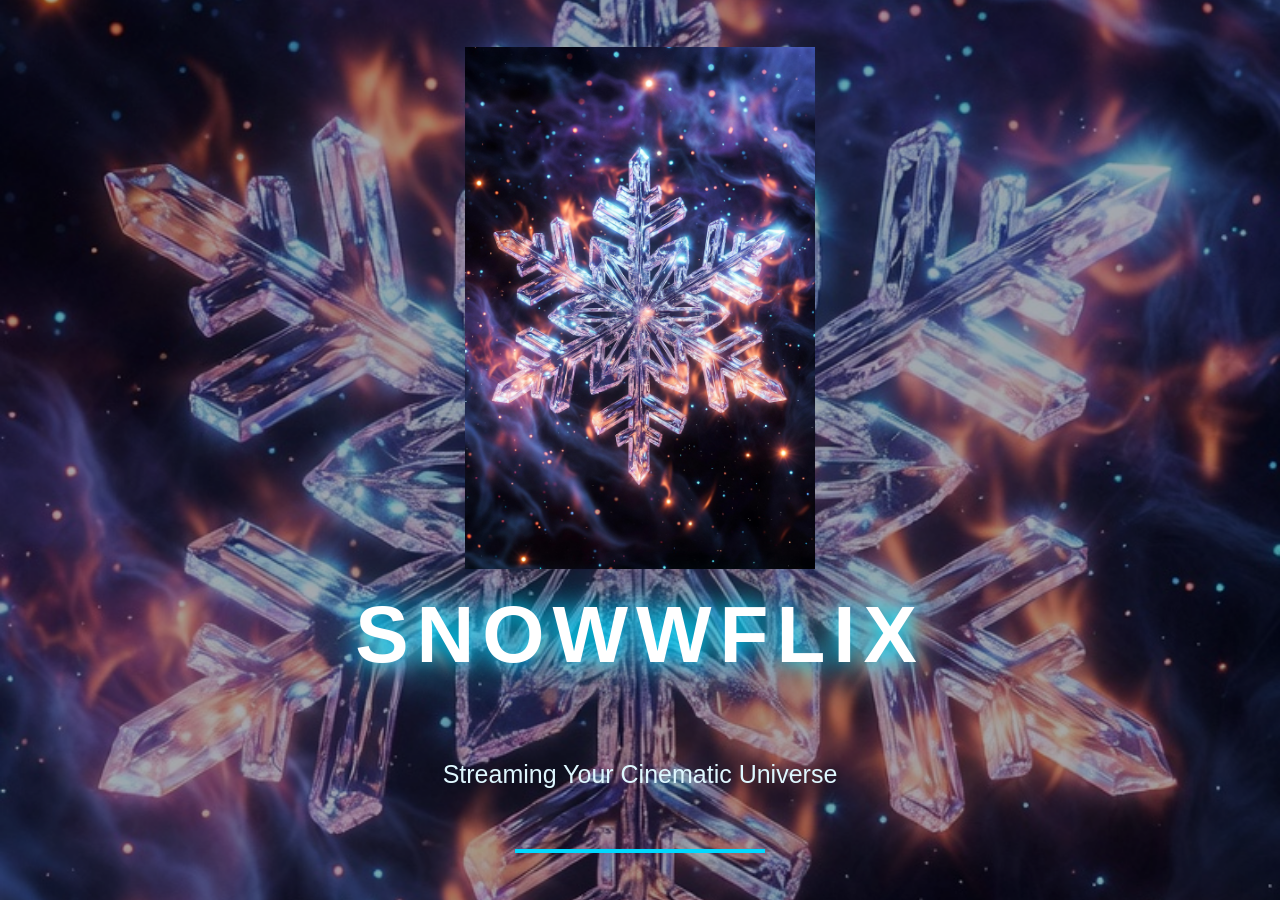
==== FRONTEND/index.html @ 06f79cad "First version of SNOWWFLIX" ====
<!DOCTYPE html>
<html lang="en">
<head>
  <meta charset="utf-8" />
  <meta name="viewport" content="width=device-width,initial-scale=1" />
  <title>SNOWWFLIX</title>
  <link rel="stylesheet" href="style.css" />
  <!-- Firebase scripts (Add these to CodePen external JS or include here) -->
  <!-- Make sure you added these in CodePen Settings or paste them here -->
 <script src="https://www.gstatic.com/firebasejs/10.12.2/firebase-app-compat.js"></script>
<script src="https://www.gstatic.com/firebasejs/10.12.2/firebase-auth-compat.js"></script>
<script src="https://www.gstatic.com/firebasejs/10.12.2/firebase-firestore-compat.js"></script>
<script src="https://www.gstatic.com/firebasejs/10.12.2/firebase-storage-compat.js"></script>
</head>
<body class="theme-blue" id="top">

<div id="splash-screen" class="splash-screen">

    <div class="snow-particles"></div>

    <img 
    src="./images/snowflake.png" 
    class="intro-logo"
    >

    <h1 class="intro-title">
        SNOWWFLIX
    </h1>


    <p class="intro-tagline">
        Streaming Your Cinematic Universe
    </p>


    <div class="intro-loader">
        <div class="intro-progress"></div>
    </div>

</div>

</div>
<header class="navbar">

  <!-- Left: Hamburger -->
  <div class="menu-container">
    <button id="menu-toggle" class="menu-btn">☰</button>

    <div id="side-menu" class="side-menu">

      <!-- Profile -->
      <div class="menu-profile">
        <img src="https://placehold.co/60x60" alt="Profile">
        <h4>My Profile</h4>
      </div>

      <!-- Search -->
      <div class="search-wrap">
        <input id="search-bar" class="search-input" placeholder="Search movies..." />
        <button id="search-btn" class="primary-btn">Search</button>
        <ul id="suggestions" class="suggestion-box hidden"></ul>
      </div>

      <hr>

      <button id="settings-open" class="menu-item">
        ⚙️ Settings
      </button>

      <button id="premium-buy" class="menu-item">
        ⭐ Premium
      </button>

      <button id="signin-open" class="menu-item">
        👤 Login / Sign Up
      </button>

    </div>
  </div>

  <!-- Center -->
  <div class="logo">
    ❄️ <span class="logo-art">SNOWWFLIX</span>
  </div>

  <!-- Right -->
  <div class="top-icons">

    <button id="search-icon" class="icon-btn">
      🔍
    </button>

    <button id="notification-btn" class="icon-btn">
      🔔
    </button>

  </div>

</header>

<main>
  <section class="hero" id="hero">
    <div class="hero-poster" id="hero-poster">
      <div class="hero-controls">
        <button id="hero-prev" class="ghost-btn">◀</button>
        <div class="hero-overlay">
          <h1 id="hero-title">Featured Trailer</h1>
          <button class="primary-btn" id="hero-watch">▶ Watch Trailer</button>
        </div>
        <button id="hero-next" class="ghost-btn">▶</button>
      </div>
    </div>
  </section>

  <section class="rows">
    <div id="movie-grid" class="movie-grid"></div>
  </section>
</main>

<!-- Trailer Modal / Player -->
<div id="trailer-modal" class="modal hidden" data-video-id="">
  <div class="modal-backdrop"></div>
  <div class="modal-surface player-surface" id="player-surface">
    <div class="player-chrome">
      <div style="display:flex;align-items:center;gap:.75rem;">
        <span id="player-thumb" style="width:36px;height:36px;border-radius:6px;background:#08101a;overflow:hidden"></span>
        <span class="player-title" id="player-title"></span>
      </div>
      <div style="display:flex;gap:.5rem;">
        <button id="btn-maximize" class="icon-btn" title="Maximize/Restore">⬜</button>
        <button id="btn-fullscreen" class="icon-btn" title="Fullscreen">⤢</button>
        <button id="btn-close-player" class="icon-btn" title="Close">✖</button>
      </div>
    </div>

    <div class="player-frame" id="player-frame-wrap">
      <div class="iframe-wrap" id="player-iframe-wrap">
        <iframe id="player-frame" src="" frameborder="0" allowfullscreen allow="autoplay; encrypted-media"></iframe>
      </div>
    </div>
  </div>
</div>

<!-- Settings Modal -->
<aside id="settings-modal" class="modal hidden" aria-label="App settings">
  <div class="modal-backdrop"></div>
  <div class="modal-surface" style="max-width:740px;">
    <div class="settings-header">
      <img src="https://placehold.co/80x80?text=SN" alt="Settings" class="settings-icon" />
      <h2>Settings</h2>
      <div style="margin-left:auto;display:flex;gap:.5rem;align-items:center">
        <button id="settings-back" class="ghost-btn">Back</button>
        <button id="settings-close" class="icon-btn">✕</button>
      </div>
    </div>

    <!-- Profile -->
    <section class="settings-section profile-section" aria-labelledby="profile-heading">
      <h3 id="profile-heading">My profile</h3>
      <div class="profile-card">
        <div class="profile-avatar" id="settings-avatar-wrap">
          <img id="settings-avatar" src="https://placehold.co/72x72" alt="Profile picture" />
          <input id="profile-pic-input" type="file" accept="image/*" class="hidden" />
          <button id="change-avatar" class="ghost-btn">Change</button>
        </div>

        <div class="profile-fields" id="profile-fields">
          <div id="not-signed-in-cta" style="display:none">
            <p>You are not signed in. <button id="open-signin-cta" class="primary-btn">Sign Up / Sign In</button></p>
          </div>

          <label id="profile-username-row" style="display:none">
            <span>Username</span>
            <input type="text" id="profile-username" placeholder="username" />
          </label>

          <label id="profile-email-row" style="display:none">
            <span>Email</span>
            <input type="email" id="profile-email" readonly />
          </label>

          <label id="profile-phone-row" style="display:none">
            <span>Phone</span>
            <input type="text" id="profile-phone" readonly />
          </label>

          <div style="margin-top:.6rem;display:flex;gap:.5rem">
            <button id="save-profile-btn" class="primary-btn hidden">Save</button>
            <button id="signout-btn" class="ghost-btn hidden">Sign out</button>
          </div>
        </div>
      </div>
    </section>

    <!-- Playback & Premium -->
    <section class="settings-section" aria-labelledby="playback-heading">
      <h3 id="playback-heading">Video playback & Premium</h3>

      <label class="setting-row">
        <span>Autoplay on hover (thumbnails)</span>
        <input type="checkbox" name="hoverPlay" id="setting-hover-play" checked />
      </label>

      <label class="setting-row">
        <span>Highlight animated cards</span>
        <input type="checkbox" id="setting-highlight-animated" />
      </label>

      <div style="margin-top:.8rem">
        <div id="premium-block">
          <span id="premium-status">Premium: <strong id="premium-text">Not upgraded</strong></span>
          <div style="margin-top:.5rem">
            <button id="premium-buy" class="primary-btn">Upgrade</button>
          </div>
        </div>
      </div>
    </section>

    <!-- Experience & Legal -->
    <section class="settings-section" aria-labelledby="ux-heading">
      <h3 id="ux-heading">User experience</h3>

      <label class="setting-row">
        <span>Notifications</span>
        <input type="checkbox" id="setting-notifications" checked />
      </label>

      <label class="setting-row">
        <span>Appearance</span>
        <div class="appearance-toggle" role="radiogroup" aria-label="Appearance">
          <label><input type="radio" name="appearance" value="blue" checked /> Blue</label>
          <label><input type="radio" name="appearance" value="red" /> Red</label>
        </div>
      </label>
    </section>

    <section class="settings-section help-legal-section" aria-labelledby="help-heading">
      <h3 id="help-heading">Help & Support</h3>
      <ul class="legal-list">
        <li><a href="/help">Help Center / FAQs</a></li>
        <li><a href="/report">Report a problem</a></li>
        <li><a href="/contact">Contact support</a></li>
      </ul>

      <h3 class="legal-heading">Privacy & legal</h3>
      <ul class="legal-list">
        <li><a href="/privacy">Privacy Policy</a></li>
        <li><a href="/terms">Terms of Service</a></li>
      </ul>
    </section>

    <div class="settings-footer">
      <small class="version">App version 1.0.0</small>
      <div class="footer-actions">
        <button id="reset-defaults" class="ghost-btn">Reset</button>
        <button id="save-settings" class="primary-btn">Save</button>
      </div>
    </div>
  </div>
</aside>

<!-- Account / Auth Modal (multi-step sign up & login) -->
<div id="account-modal" class="modal hidden">
  <div class="modal-backdrop"></div>
  <div class="modal-surface auth-surface" style="max-width:520px">
    <button id="account-close" class="close-x">✖</button>
    <h2 id="auth-heading">Sign In / Sign Up</h2>

    <div id="auth-steps">
      <!-- Step 1: Personal details for Sign Up -->
      <form id="signup-step1" class="auth-step">
        <label><input id="su-first" type="text" placeholder="First name" required /></label>
        <label><input id="su-last" type="text" placeholder="Last name" required /></label>
        <label><input id="su-email" type="email" placeholder="Email" required /></label>
        <label><input id="su-phone" type="tel" placeholder="Phone (optional)" /></label>
        <div style="display:flex;gap:.5rem;margin-top:.6rem">
          <button id="to-step2" type="button" class="primary-btn">Continue</button>
          <button id="switch-to-login" type="button" class="ghost-btn">I already have account</button>
        </div>
      </form>

      <!-- Step 2: username + password -->
      <form id="signup-step2" class="auth-step hidden">
        <label><input id="su-username" type="text" placeholder="Choose username" required /></label>
        <label>
          <input id="su-password" type="password" placeholder="Strong password" required />
          <small id="password-hint">Use 8+ characters, numbers, mix of cases</small>
        </label>
        <div style="display:flex;gap:.5rem;margin-top:.6rem">
          <button id="signup-final" type="button" class="primary-btn">Create account</button>
          <button id="back-to-step1" type="button" class="ghost-btn">Back</button>
        </div>
      </form>

      <!-- Login form -->
      <form id="login-form" class="auth-step hidden">
        <label><input id="li-username" type="text" placeholder="Username or email" required /></label>
        <label><input id="li-password" type="password" placeholder="Password" required /></label>
        <div style="display:flex;gap:.5rem;margin-top:.6rem">
          <button id="login-final" type="button" class="primary-btn">Login</button>
          <button id="to-signup" type="button" class="ghost-btn">Don't have account</button>
        </div>

        <div style="margin-top:1rem;display:flex;gap:.5rem;align-items:center">
          <button id="google-signin" class="ghost-btn" type="button">Sign in with Google</button>
        </div>
      </form>

      <div id="auth-msg" style="margin-top:.6rem;color:var(--muted)"></div>
    </div>
  </div>
</div>

<!-- Toast notifications -->
<div id="toast-wrap" style="position:fixed;right:1rem;bottom:1rem;z-index:1000"></div>

<!-- Your firebase config + app -->
<script>
  // === CONFIGURE THIS with your project's config ===
  // If your Firebase console shows a different storageBucket value, update it here.
  const firebaseConfig = {
    apiKey: "AIzaSyDc69XX6iC8fAr4c3qB35Kpyq6ju2hkcR8",
    authDomain: "snowwflix.firebaseapp.com",
    projectId: "snowwflix",
    storageBucket: "snowwflix.appspot.com",
    messagingSenderId: "877729232006",
    appId: "1:877729232006:web:67c427c9a836959e834d07",
    measurementId: "G-66M97LGMY9"
  };

  // Initialize Firebase (global SDK)
  const app = firebase.initializeApp(firebaseConfig);
  const auth = firebase.auth();
  const db = (firebase && firebase.firestore) ? firebase.firestore() : null;
  const storage = (firebase && firebase.storage) ? firebase.storage() : null;
</script>

<!-- Main app code -->
<script src="app.js"></script>
</body>
</html>
---- FRONTEND/style.css ----
:root{
  --bg:#0b0b10;
  --card:#171926;
  --text:#e9eef5;
  --primary:#4da3ff;
  --primary-2:#7ecbff;
  --muted:#aab2c5;
  --accent:#e50914;
  --shadow:0 10px 30px rgba(0,0,0,.45);
  --red-accent:#e23b3b;
}
*{box-sizing:border-box}
body{margin:0;background:var(--bg);color:var(--text);font-family:Inter,sans-serif;scroll-behavior:smooth}
.navbar{display:flex;align-items:center;justify-content:space-between;padding:1rem;background:#11121a;position:sticky;top:0;z-index:100}
.logo-art{font-size:2rem;font-weight:900;background:linear-gradient(90deg,#9ad7ff,#fff,#9ad7ff);-webkit-background-clip:text;-webkit-text-fill-color:transparent}
.nav-left,.nav-center,.nav-right{display:flex;align-items:center;gap:1rem}
.nav-link{background:transparent;border:0;color:#cfe3ff;padding:.45rem .8rem;cursor:pointer;font-weight:bold}
.nav-link:hover{color:var(--primary)}
.dropdown-content{display:none;position:absolute;background:#11121a;box-shadow:0 4px 16px rgba(0,0,0,.6);flex-direction:column;gap:0.2rem;padding:.5rem;border-radius:.6rem}
.dropdown:hover .dropdown-content{display:flex}
.dropdown-content button{background:transparent;border:0;color:#cfe3ff;padding:.5rem 1rem;text-align:left;cursor:pointer;font-weight:bold;border-radius:.4rem}
.dropdown-content button:hover{background:var(--primary);color:#000}
.search-wrap{position:relative}
.search-input{padding:.5rem;width:250px;border-radius:.5rem;border:1px solid #22263f;background:#11121a;color:#fff}
.primary-btn{background:linear-gradient(180deg,var(--primary),var(--primary-2));border:0;color:#0a0f1e;padding:.55rem .9rem;border-radius:.7rem;font-weight:800;cursor:pointer}
.ghost-btn{background:#121424;border:1px solid #242844;color:#cfe3ff;padding:.45rem .6rem;border-radius:.7rem;cursor:pointer}
.hero{height:50vh;background:#000;border-radius:1rem;margin:1rem;padding:2rem;display:flex;align-items:center;position:relative;overflow:hidden}
.hero-poster{width:100%;height:100%;background:linear-gradient(0deg, rgba(0,0,0,0.6), rgba(0,0,0,0.2));display:flex;align-items:center;justify-content:center;padding:2rem;border-radius:1rem;background-size:cover;background-position:center;transition:background-image .8s ease, opacity .6s ease}
.hero-controls{display:flex;align-items:center;gap:1rem;width:100%;justify-content:center}
.hero-overlay{z-index:2;color:#fff;max-width:60%;text-align:center}
.hero-overlay h1{margin:0 0 .8rem 0;font-size:1.8rem}
.hero-overlay .primary-btn{font-size:1rem;padding:.6rem 1rem}

.movie-grid{display:grid;grid-template-columns:repeat(auto-fill,minmax(220px,1fr));gap:1rem;padding:1rem}
.movie-card{background:var(--card);border-radius:.8rem;overflow:hidden;cursor:pointer;box-shadow:var(--shadow);transition:transform .25s;position:relative}
.movie-card:hover{transform:scale(1.03)}
.movie-card .thumb-wrap{position:relative;height:0;padding-bottom:56.25%;overflow:hidden;background:#000}
.movie-card img.movie-thumb{position:absolute;top:0;left:0;width:100%;height:100%;object-fit:cover}
.movie-card .preview-iframe{position:absolute;top:0;left:0;width:100%;height:100%;border:0}
.movie-card h3{margin:.5rem;font-size:.9rem;font-weight:bold;padding:.3rem .6rem}
.movie-card .badge{position:absolute;left:.6rem;top:.6rem;background:rgba(0,0,0,.6);padding:.2rem .5rem;border-radius:.4rem;font-size:.75rem}
.badge-animated{background:linear-gradient(90deg,#ffd26a,#ffb36a);color:#000;font-weight:700}

/* star rating */
.rating {display:flex;gap:.2rem;align-items:center;margin:.3rem .6rem}
.rating .star {cursor:pointer;font-size:1rem;opacity:.9}
.rating .star.inactive{opacity:.3}

/* modal basics */
.modal{position:fixed;inset:0;display:flex;align-items:center;justify-content:center;z-index:200}
.modal.hidden{display:none}
.modal-backdrop{position:fixed;inset:0;background:rgba(0,0,0,.8)}
.modal-surface{background:#0a0e19;padding:1rem;border-radius:.8rem;position:relative;max-width:800px;width:90%}
.close-x{position:absolute;right:.5rem;top:.5rem;background:transparent;border:0;color:#fff;font-size:1.2rem;cursor:pointer}
.suggestion-box{position:absolute;left:0;top:100%;width:100%;background:#0f1222;border:1px solid #24284b;border-radius:.8rem;margin-top:.4rem;max-height:200px;overflow:auto;z-index:60}
.suggestion-box li{list-style:none;padding:.5rem;cursor:pointer}
.suggestion-box li:hover{background:var(--primary);color:#000}

/* iframe wrapper */
.iframe-wrap {
  position: relative;
  width: 100%;
  padding-bottom: 56.25%; /* 16:9 */
  height: 0;
  overflow: hidden;
  border-radius: .8rem;
  background:#000;
}
.iframe-wrap iframe, .iframe-wrap video {
  position: absolute;
  top:0;
  left:0;
  width:100%;
  height:100%;
  border:0;
}

/* Settings modal tweaks */
.settings-header{display:flex;align-items:center;gap:.6rem;margin-bottom:.6rem}
.settings-icon{width:40px;height:40px;border-radius:6px;background:#08101a}
.profile-card{display:flex;gap:1rem;align-items:flex-start}
.profile-avatar img{width:72px;height:72px;border-radius:8px;object-fit:cover}
.settings-section{margin:1rem 0;border-top:1px dashed rgba(255,255,255,0.02);padding-top:1rem}
.setting-row{display:flex;align-items:center;justify-content:space-between;gap:1rem;padding:.4rem 0}
.legal-list{list-style:none;padding:0;margin:0}
.legal-list li{padding:.4rem 0}

/* account modal */
.auth-surface input{width:100%;padding:.6rem;margin:.45rem 0;border-radius:.45rem;background:#0b0f1a;border:1px solid #22263f;color:#fff}

/* small util */
.icon-btn{background:transparent;border:0;color:#fff;cursor:pointer;font-size:1rem}
.hidden{display:none}

/* toast */
.toast {background:#0f1720;color:#fff;padding:.8rem 1rem;border-radius:.6rem;margin-top:.4rem;box-shadow:0 10px 30px rgba(0,0,0,.45)}

/* Theme override for red appearance */
body.theme-red .primary-btn{background:linear-gradient(180deg,var(--red-accent),#ff8b8b)}
body.theme-red .logo-art{background:linear-gradient(90deg,#ffb3b3,#fff,#ffb3b3);-webkit-background-clip:text;-webkit-text-fill-color:transparent}

/* maximize player state */
.player-surface.maximized { width: 95vw !important; height: 92vh !important; max-width: 95vw; max-height: 92vh; border-radius: 8px; }
.player-surface .iframe-wrap { padding-bottom: 56.25%; height: auto; }

/* hero fade */
.hero-poster.fadeOut { opacity: .0; transition: opacity .5s ease; }
.hero-poster.fadeIn { opacity: 1; transition: opacity .6s ease; }

@media (max-width:720px){
  .hero-overlay { max-width: 90%; }
  .search-input { width: 140px; }
}
.player-surface.maximized {
  width: 95vw !important;
  height: 92vh !important;
  max-width: 95vw;
  max-height: 92vh;
  border-radius: 8px;
}
/* ===========================
   SNOWWFLIX MOBILE RESPONSIVE
   =========================== */

@media (max-width:720px){

  /* NAVBAR */
  .navbar{
    padding:.7rem;
    flex-wrap:wrap;
    gap:.5rem;
  }

  .logo-art{
    font-size:1.5rem;
  }

  .nav-left,
  .nav-center,
  .nav-right{
    gap:.4rem;
  }

  .nav-link{
    padding:.35rem .5rem;
    font-size:.8rem;
  }

  /* Search */
  .search-wrap{
    order:3;
    width:100%;
  }

  .search-input{
    width:100%;
    height:40px;
  }


  /* HERO SECTION */
  .hero{
    height:55vh;
    margin:.5rem;
    padding:1rem;
    border-radius:.7rem;
  }

  .hero-poster{
    padding:1rem;
  }

  .hero-overlay{
    max-width:100%;
  }

  .hero-overlay h1{
    font-size:1.3rem;
  }

  .hero-controls{
    gap:.5rem;
    flex-wrap:wrap;
  }

  .hero-controls button{
    font-size:.8rem;
  }


  /* MOVIE GRID */
  .movie-grid{
    grid-template-columns:repeat(2,1fr);
    gap:.6rem;
    padding:.6rem;
  }


  .movie-card h3{
    font-size:.75rem;
    margin:.3rem;
  }


  /* MODALS */
  .modal-surface{
    width:95%;
    max-height:90vh;
    overflow:auto;
    padding:.8rem;
  }


  /* SETTINGS PROFILE */
  .profile-card{
    flex-direction:column;
    align-items:center;
    text-align:center;
  }


  .setting-row{
    font-size:.85rem;
  }


  /* Dropdown menu */
  .dropdown-content{
    position:fixed;
    left:10px;
    right:10px;
    top:60px;
  }


  /* Player fullscreen */
  .player-surface.maximized{
    width:100vw !important;
    height:100vh !important;
    max-width:100vw;
    max-height:100vh;
    border-radius:0;
  }

}



/* VERY SMALL PHONES (320px-400px) */

@media(max-width:400px){

 .movie-grid{
    grid-template-columns:1fr;
 }


 .logo-art{
    font-size:1.3rem;
 }


 .hero{
    height:45vh;
 }


 .primary-btn,
 .ghost-btn{
    width:100%;
 }

}
/* MOBILE RESPONSIVE DESIGN */

@media (max-width: 768px) {

  body {
    overflow-x: hidden;
  }

  header {
    flex-direction: column;
    padding: 15px;
  }

  nav {
    display: flex;
    flex-wrap: wrap;
    justify-content: center;
    gap: 10px;
  }

  nav a {
    font-size: 14px;
  }

  .hero {
    height: 60vh;
  }

  .hero h1,
  .hero h2 {
    font-size: 28px;
  }

  .hero p {
    font-size: 14px;
  }

  .movie-grid {
    grid-template-columns: repeat(2, 1fr);
    gap: 10px;
    padding: 10px;
  }

  .movie-card {
    width: 100%;
  }

  .movie-card h3 {
    font-size: 14px;
  }

}


/* VERY SMALL PHONES */

@media (max-width: 450px) {

  .movie-grid {
    grid-template-columns: 1fr;
  }

  .hero h1,
  .hero h2 {
    font-size: 22px;
  }

  button {
    width: 100%;
    margin-top: 8px;
  }

}
/* POLISH ANIMATIONS */

.primary-btn,
.ghost-btn{
transition:.25s ease;
overflow:hidden;
}

.primary-btn:hover,
.ghost-btn:hover{
transform:translateY(-3px);
}


.movie-card{
transition:.3s ease;
}


.movie-card:active{
transform:scale(.96);
}


@keyframes ripple{

to{
transform:scale(10);
opacity:0;
}

}


.top-btn{

position:fixed;
right:20px;
bottom:20px;

width:45px;
height:45px;

border-radius:50%;
border:none;

background:var(--primary);
color:#000;

font-size:25px;
font-weight:bold;

cursor:pointer;

display:none;

z-index:500;

}


.mobile-open{

display:flex !important;

}
/* HEADER */

.navbar{
    display:flex;
    justify-content:space-between;
    align-items:center;
    padding:15px 20px;
    position:relative;
}

.logo{
    font-size:28px;
    font-weight:bold;
}

.top-icons{
    display:flex;
    align-items:center;
    gap:10px;
}

.icon-btn,
.menu-btn{
    background:none;
    border:none;
    color:white;
    font-size:24px;
    cursor:pointer;
}

.menu-container{
    position:relative;
}

.side-menu{
    position:absolute;
    top:55px;
    left:0;
    width:280px;
    background:#111;
    border-radius:10px;
    padding:20px;
    display:none;
    z-index:1000;
    box-shadow:0 0 20px rgba(0,0,0,.5);
}

.side-menu.active{
    display:block;
}

.menu-profile{
    text-align:center;
    margin-bottom:20px;
}

.menu-profile img{
    width:70px;
    height:70px;
    border-radius:50%;
}

.menu-item{
    width:100%;
    margin-top:12px;
    padding:12px;
    border:none;
    background:#222;
    color:white;
    border-radius:8px;
    cursor:pointer;
    text-align:left;
}

.menu-item:hover{
    background:#333;
}

@media(max-width:768px){

    .logo{
        font-size:22px;
    }

    .side-menu{
        width:240px;
    }

}
.loader{

width:250px;

height:4px;

background:rgba(255,255,255,.2);

margin-top:30px;

border-radius:30px;

overflow:hidden;

}

.loader-fill{

height:100%;

width:0%;

background:#6fdcff;

animation:loadBar 5s linear forwards;

}

@keyframes loadBar{

from{

width:0;

}

to{

width:100%;

}

}
.splash-screen{

position:fixed;

top:0;
left:0;

width:100vw;
height:100vh;

background:#020817;

display:flex;

justify-content:center;

align-items:center;

flex-direction:column;

z-index:99999999;

overflow:hidden;

}

.splash-screen::before{

content:"";

position:absolute;

inset:0;

background-image:url("./images/snowflake.png");

background-size:cover;

background-position:center;

background-repeat:no-repeat;

z-index:0;

opacity:.65;

animation:snowflakeZoom 5s ease forwards;

}

.logo-image{

width:clamp(120px, 35vw, 280px);

height:auto;

position:relative;

z-index:2;

opacity:0;

animation:logoZoom 5s ease forwards;

}

h1{

z-index:2;

color:white;

margin-top:20px;

font-size:55px;

letter-spacing:8px;

text-shadow:0 0 20px cyan;

}

.tagline{

position:relative;

z-index:2;

color:#dff8ff;

font-size:clamp(14px, 3vw, 22px);

text-align:center;

margin:15px;

letter-spacing:1px;

opacity:0;

animation:tagline 2s ease forwards;

animation-delay:2s;

}
@keyframes tagline{

0%{

opacity:0;

transform:scale(.6);

}

50%{

opacity:1;

transform:scale(1.15);

}

100%{

opacity:1;

transform:scale(1);

}

}

@keyframes logoZoom{

0%{

opacity:0;

transform:scale(.8);

}

100%{

opacity:1;

transform:scale(1.1);

}

}

@keyframes zoom{

from{

transform:scale(1);

}

to{

transform:scale(1.1);

}

}
@media(max-width:600px){

.splash-screen{

padding:20px;

}

.logo-image{

width:150px;

}

.splash-screen h1{

font-size:38px;

letter-spacing:4px;

}

.tagline{

font-size:15px;

max-width:280px;

}

.loader{

width:180px;

}

}
.intro-logo{

width:min(55vw,350px);

opacity:0;

animation:
logoAppear 3s ease forwards;

z-index:2;

}


.intro-title{

color:white;

font-size:clamp(35px,8vw,80px);

letter-spacing:8px;

opacity:0;

animation:
titleAppear 2s ease forwards;

animation-delay:2s;

z-index:2;

text-shadow:

0 0 20px #00d9ff,
0 0 50px #00d9ff;

}


.intro-tagline{

color:#dff8ff;

font-size:clamp(15px,3vw,25px);

opacity:0;

animation:
tagAppear 2s ease forwards;

animation-delay:4s;

z-index:2;

}


.intro-loader{

width:250px;

height:4px;

background:#25354d;

margin-top:35px;

overflow:hidden;

z-index:2;

}


.intro-progress{

height:100%;

width:0;

background:#00d9ff;

animation:

loading 10s linear forwards;

}
@keyframes logoAppear{

0%{

transform:scale(.1);

opacity:0;

}

40%{

opacity:1;

}

100%{

transform:scale(1);

opacity:1;

}

}



@keyframes titleAppear{

0%{

opacity:0;

transform:translateY(40px);

}


100%{

opacity:1;

transform:translateY(0);

}

}



@keyframes tagAppear{

0%{

opacity:0;

transform:scale(.5);

}


50%{

transform:scale(1.2);

}


100%{

opacity:1;

transform:scale(1);

}

}



@keyframes loading{

from{

width:0;

}

to{

width:100%;

}

}
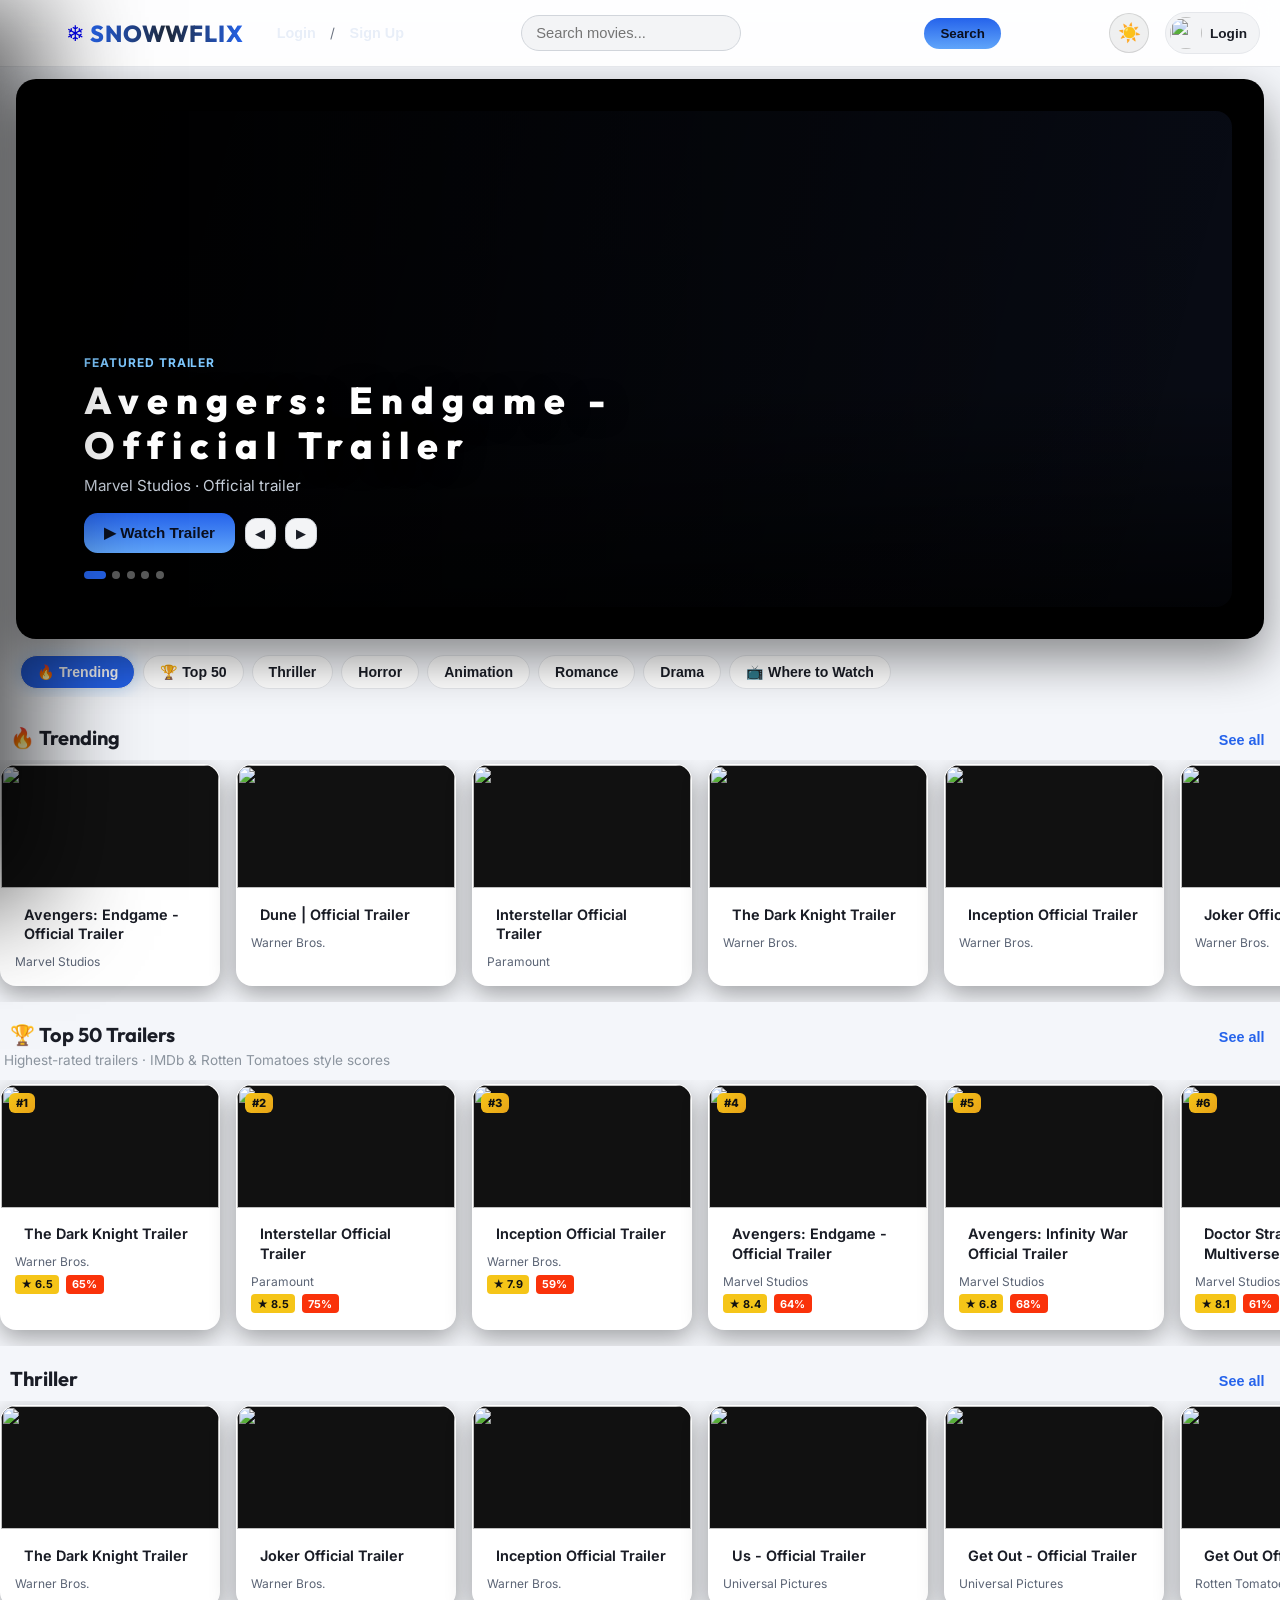
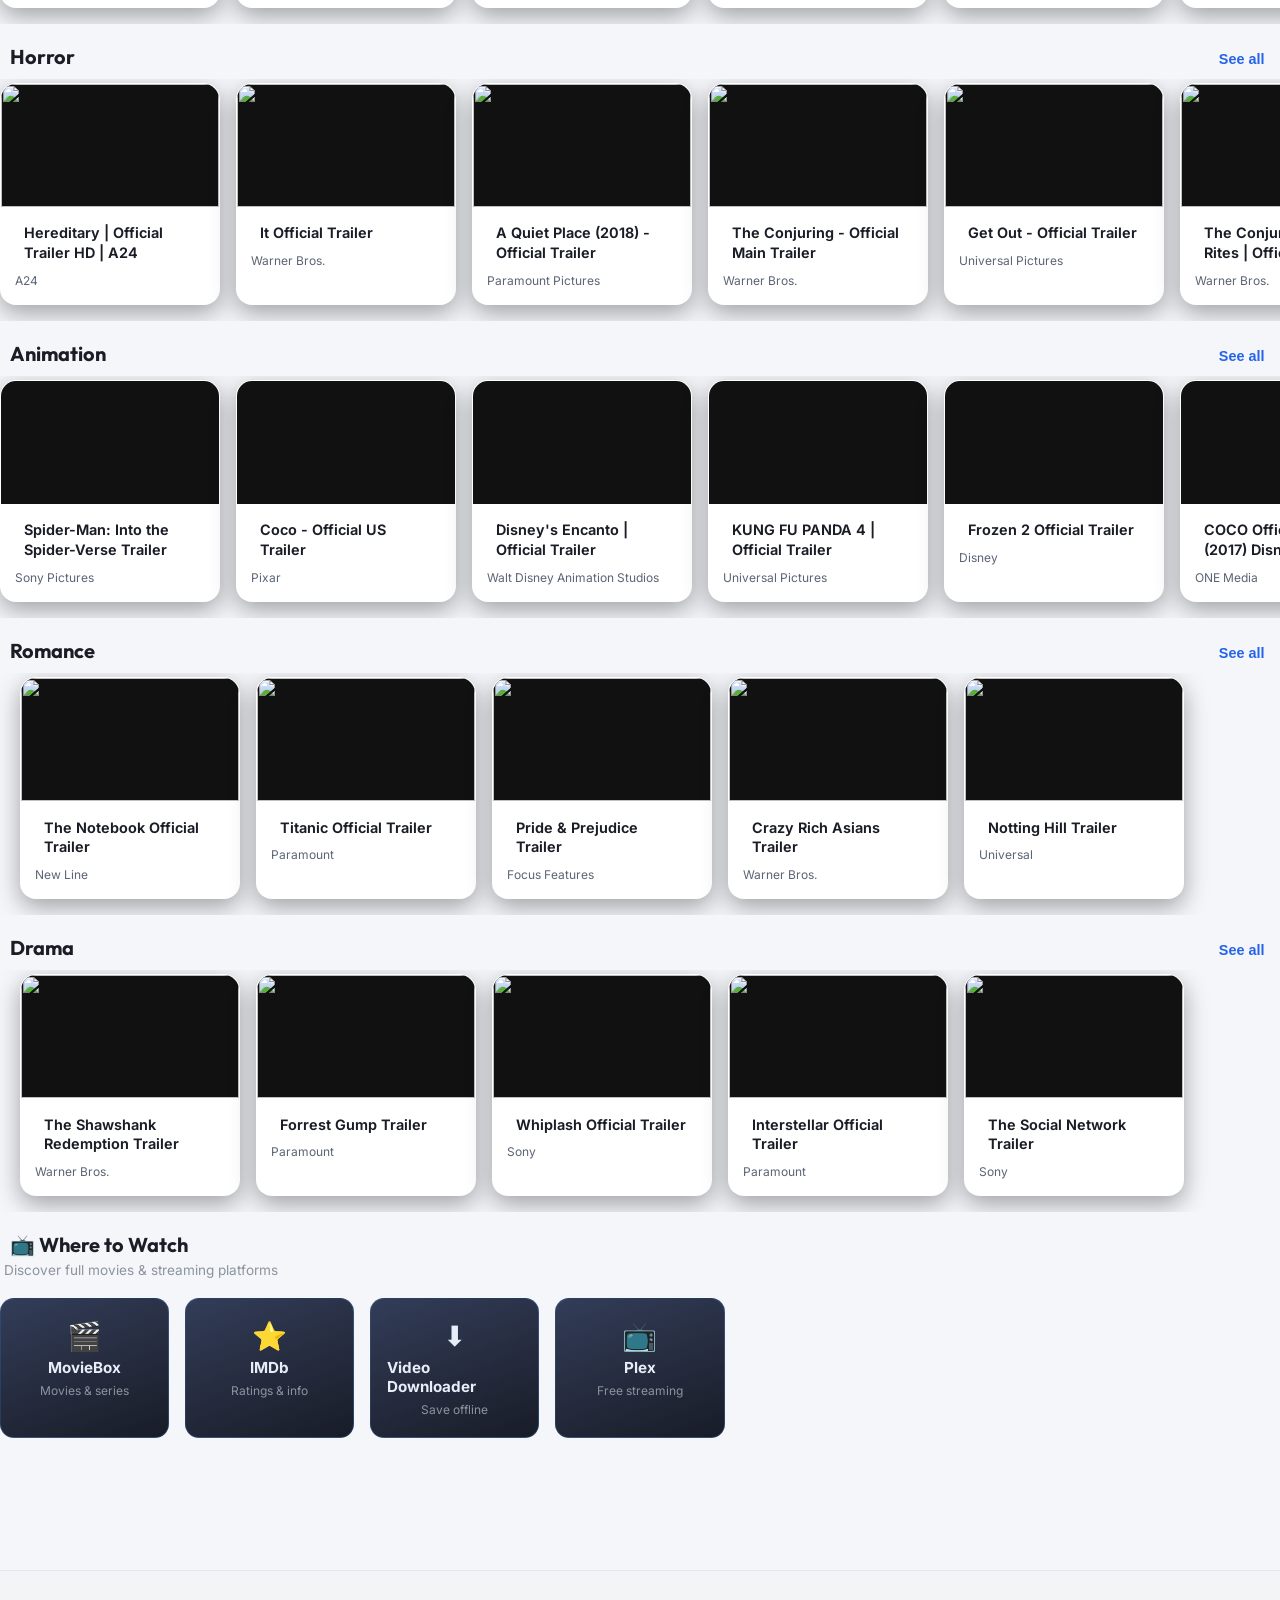
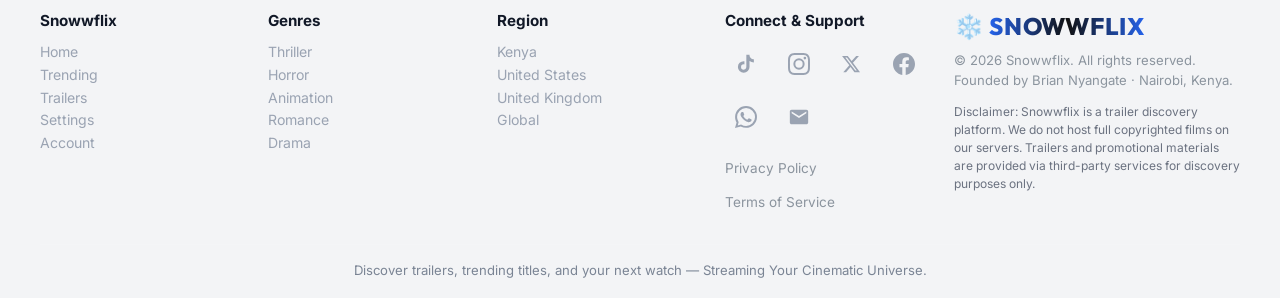
==== commit 4a884dac: "Complete Snowwflix frontend" ====
--- a/FRONTEND/index.html
+++ b/FRONTEND/index.html
@@ -3,261 +3,355 @@
 <head>
   <meta charset="utf-8" />
   <meta name="viewport" content="width=device-width,initial-scale=1" />
+  <meta name="referrer" content="strict-origin-when-cross-origin" />
   <title>SNOWWFLIX</title>
+  <link rel="preconnect" href="https://fonts.googleapis.com" />
+  <link rel="preconnect" href="https://fonts.gstatic.com" crossorigin />
+  <link href="https://fonts.googleapis.com/css2?family=Inter:wght@400;500;600;700;800;900&family=Outfit:wght@600;700;800&display=swap" rel="stylesheet" />
   <link rel="stylesheet" href="style.css" />
-  <!-- Firebase scripts (Add these to CodePen external JS or include here) -->
-  <!-- Make sure you added these in CodePen Settings or paste them here -->
- <script src="https://www.gstatic.com/firebasejs/10.12.2/firebase-app-compat.js"></script>
-<script src="https://www.gstatic.com/firebasejs/10.12.2/firebase-auth-compat.js"></script>
-<script src="https://www.gstatic.com/firebasejs/10.12.2/firebase-firestore-compat.js"></script>
-<script src="https://www.gstatic.com/firebasejs/10.12.2/firebase-storage-compat.js"></script>
+  <link rel="stylesheet" href="css/settings.css" />
+  <meta name="color-scheme" content="dark light" />
+  <!-- Apply system / saved theme before paint to avoid flash -->
+  <script>
+    (function () {
+      try {
+        var raw = localStorage.getItem("snowwflix_settings");
+        var theme = "system";
+        var userSet = false;
+        if (raw) {
+          var s = JSON.parse(raw);
+          theme = s.theme || "system";
+          userSet = !!s.themeUserSet;
+        }
+        var resolved = theme;
+        if (theme === "system" || !userSet) {
+          resolved = (window.matchMedia && window.matchMedia("(prefers-color-scheme: light)").matches)
+            ? "light" : "blue";
+        }
+        if (resolved !== "light" && resolved !== "red" && resolved !== "blue") resolved = "blue";
+        document.documentElement.classList.add("theme-" + resolved);
+        document.documentElement.style.colorScheme = resolved === "light" ? "light" : "dark";
+      } catch (e) {}
+    })();
+  </script>
+  <!-- Firebase -->
+  <script src="https://www.gstatic.com/firebasejs/10.12.2/firebase-app-compat.js"></script>
+  <script src="https://www.gstatic.com/firebasejs/10.12.2/firebase-auth-compat.js"></script>
+  <script src="https://www.gstatic.com/firebasejs/10.12.2/firebase-firestore-compat.js"></script>
+  <script src="https://www.gstatic.com/firebasejs/10.12.2/firebase-storage-compat.js"></script>
 </head>
 <body class="theme-blue" id="top">
 
 <div id="splash-screen" class="splash-screen">
-
-    <div class="snow-particles"></div>
-
-    <img 
-    src="./images/snowflake.png" 
-    class="intro-logo"
-    >
-
-    <h1 class="intro-title">
-        SNOWWFLIX
-    </h1>
-
-
-    <p class="intro-tagline">
-        Streaming Your Cinematic Universe
-    </p>
-
-
-    <div class="intro-loader">
-        <div class="intro-progress"></div>
-    </div>
-
+  <div class="splash-bg-glow" aria-hidden="true"></div>
+  <div class="splash-ring" aria-hidden="true"></div>
+  <div class="snow-particles" aria-hidden="true"></div>
+  <div class="splash-logo-wrap">
+    <img src="./images/snowwflix-logo.png" class="intro-logo" alt="Snowwflix" width="320" height="320" />
+  </div>
+  <h1 class="intro-title"><span class="t-snow">SNOWW</span><span class="t-flix">FLIX</span></h1>
+  <p class="intro-tagline">STREAM BEYOND</p>
+  <div class="intro-loader"><div class="intro-progress"></div></div>
 </div>
 
 </div>
 <header class="navbar">
-
-  <!-- Left: Hamburger -->
-  <div class="menu-container">
-    <button id="menu-toggle" class="menu-btn">☰</button>
-
-    <div id="side-menu" class="side-menu">
-
-      <!-- Profile -->
-      <div class="menu-profile">
-        <img src="https://placehold.co/60x60" alt="Profile">
-        <h4>My Profile</h4>
-      </div>
-
-      <!-- Search -->
-      <div class="search-wrap">
-        <input id="search-bar" class="search-input" placeholder="Search movies..." />
-        <button id="search-btn" class="primary-btn">Search</button>
-        <ul id="suggestions" class="suggestion-box hidden"></ul>
-      </div>
-
-      <hr>
-
-      <button id="settings-open" class="menu-item">
-        ⚙️ Settings
-      </button>
-
-      <button id="premium-buy" class="menu-item">
-        ⭐ Premium
-      </button>
-
-      <button id="signin-open" class="menu-item">
-        👤 Login / Sign Up
-      </button>
-
-    </div>
-  </div>
-
-  <!-- Center -->
-  <div class="logo">
-    ❄️ <span class="logo-art">SNOWWFLIX</span>
-  </div>
-
-  <!-- Right -->
-  <div class="top-icons">
-
-    <button id="search-icon" class="icon-btn">
-      🔍
+  <!-- Left: Logo (home link) + menu -->
+  <div class="nav-left">
+    <button id="menu-toggle" class="menu-btn" aria-label="Menu">☰</button>
+    <a href="#top" class="logo logo-link" id="logo-home" title="Snowwflix Home">
+      <span class="logo-emoji">❄️</span>
+      <span class="logo-art">SNOWWFLIX</span>
+    </a>
+    <!-- Auth-aware Login / Sign Up (shown when logged out) -->
+    <div class="nav-auth-links" id="nav-auth-links">
+      <button type="button" id="nav-login-btn" class="nav-auth-btn">Login</button>
+      <span class="nav-auth-sep">/</span>
+      <button type="button" id="nav-signup-btn" class="nav-auth-btn">Sign Up</button>
+    </div>
+  </div>
+
+  <div id="side-menu" class="side-menu">
+    <div class="menu-profile">
+      <img id="menu-avatar" src="https://placehold.co/60x60" alt="Profile">
+      <h4 id="menu-display-name" data-i18n="guest">Guest</h4>
+      <p id="menu-user-email" style="margin:4px 0 0;font-size:0.8rem;color:#8b949e;"></p>
+      <label class="avatar-upload-label hidden" id="avatar-upload-wrap">
+        <input type="file" id="avatar-upload" accept="image/*" hidden />
+        Change photo
+      </label>
+    </div>
+    <button id="settings-open" class="menu-item">⚙️ <span data-i18n="settings">Settings</span></button>
+    <button id="premium-buy" class="menu-item">⭐ <span data-i18n="premium">Premium</span></button>
+    <button id="signin-open" class="menu-item">👤 <span data-i18n="login">Login / Sign Up</span></button>
+    <button id="signout-btn" class="menu-item hidden" type="button">🚪 <span data-i18n="logout">Log Out</span></button>
+  </div>
+
+  <!-- Center: quick search with predictive dropdown -->
+  <div class="nav-search">
+    <div class="top-search-wrap">
+      <input id="top-search" class="top-search-input" type="search" placeholder="Search movie trailers…" data-i18n-placeholder="searchPlaceholder" autocomplete="off" />
+      <ul id="top-suggestions" class="suggestion-box top-suggestion-box hidden" role="listbox"></ul>
+    </div>
+    <button type="button" id="top-search-btn" class="primary-btn top-search-btn" data-i18n="search">Search</button>
+  </div>
+
+  <!-- Right: dark mode + profile -->
+  <div class="top-icons nav-right">
+    <button type="button" class="theme-toggle" id="theme-toggle" title="Toggle dark / light mode" aria-label="Toggle dark mode">
+      <span class="theme-icon theme-icon-moon" aria-hidden="true">🌙</span>
+      <span class="theme-icon theme-icon-sun" aria-hidden="true">☀️</span>
     </button>
-
-    <button id="notification-btn" class="icon-btn">
-      🔔
+    <button type="button" class="profile-chip" id="profile-chip" title="Account">
+      <img id="nav-avatar" src="https://placehold.co/40x40/333/ffffff?text=?" alt="" />
+      <span id="nav-username" class="nav-username">Login</span>
     </button>
-
-  </div>
-
+  </div>
 </header>
 
 <main>
   <section class="hero" id="hero">
     <div class="hero-poster" id="hero-poster">
-      <div class="hero-controls">
-        <button id="hero-prev" class="ghost-btn">◀</button>
-        <div class="hero-overlay">
-          <h1 id="hero-title">Featured Trailer</h1>
-          <button class="primary-btn" id="hero-watch">▶ Watch Trailer</button>
-        </div>
-        <button id="hero-next" class="ghost-btn">▶</button>
-      </div>
+      <div class="hero-gradient"></div>
+      <div class="hero-content">
+        <p class="hero-eyebrow" data-i18n="featured">Featured</p>
+        <h1 id="hero-title">Loading featured titles…</h1>
+        <p class="hero-meta" id="hero-meta">Curated trailers · Watch in one tap</p>
+        <div class="hero-actions">
+          <button class="primary-btn hero-cta" id="hero-watch"><span data-i18n="watchTrailer">▶ Watch Trailer</span></button>
+          <button class="ghost-btn hero-cta" id="hero-prev" type="button">◀</button>
+          <button class="ghost-btn hero-cta" id="hero-next" type="button">▶</button>
+        </div>
+        <div class="hero-dots" id="hero-dots"></div>
+      </div>
+      <!-- 4 rotating trending cards on hero -->
+      <div class="hero-cards-rail" id="hero-cards-rail" aria-hidden="true"></div>
     </div>
   </section>
 
-  <section class="rows">
-    <div id="movie-grid" class="movie-grid"></div>
+  <nav class="category-nav" id="category-nav" aria-label="Categories">
+    <button type="button" class="cat-chip active" data-cat="trending">🔥 Trending</button>
+    <button type="button" class="cat-chip" data-cat="top50">🏆 Top 50</button>
+    <button type="button" class="cat-chip" data-cat="thriller">Thriller</button>
+    <button type="button" class="cat-chip" data-cat="horror">Horror</button>
+    <button type="button" class="cat-chip" data-cat="animation">Animation</button>
+    <button type="button" class="cat-chip" data-cat="romance">Romance</button>
+    <button type="button" class="cat-chip" data-cat="drama">Drama</button>
+    <button type="button" class="cat-chip" data-cat="watch">📺 Where to Watch</button>
+  </nav>
+
+  <section class="rows" id="content-rows">
+    <div class="row-block hidden" data-row="search-results" id="search-results-block">
+      <div class="row-header"><h2 id="search-results-title">🔍 Search results</h2><button type="button" class="row-more" id="clear-search-results">Clear</button></div>
+      <div class="row-scroller movie-grid" id="row-search-results"></div>
+    </div>
+    <div class="row-block" data-row="trending">
+      <div class="row-header"><h2>🔥 Trending</h2><button type="button" class="row-more" data-cat="trending">See all</button></div>
+      <div class="row-scroller movie-grid" id="row-trending"></div>
+    </div>
+    <div class="row-block" data-row="top50">
+      <div class="row-header"><h2>🏆 Top 50 Trailers</h2><button type="button" class="row-more" data-cat="top50">See all</button></div>
+      <p class="row-sub">Highest-rated trailers · IMDb &amp; Rotten Tomatoes style scores</p>
+      <div class="row-scroller movie-grid" id="row-top50"></div>
+    </div>
+    <div class="row-block" data-row="thriller">
+      <div class="row-header"><h2>Thriller</h2><button type="button" class="row-more" data-cat="thriller">See all</button></div>
+      <div class="row-scroller movie-grid" id="row-thriller"></div>
+    </div>
+    <div class="row-block" data-row="horror">
+      <div class="row-header"><h2>Horror</h2><button type="button" class="row-more" data-cat="horror">See all</button></div>
+      <div class="row-scroller movie-grid" id="row-horror"></div>
+    </div>
+    <div class="row-block" data-row="animation">
+      <div class="row-header"><h2>Animation</h2><button type="button" class="row-more" data-cat="animation">See all</button></div>
+      <div class="row-scroller movie-grid" id="row-animation"></div>
+    </div>
+    <div class="row-block" data-row="romance">
+      <div class="row-header"><h2>Romance</h2><button type="button" class="row-more" data-cat="romance">See all</button></div>
+      <div class="row-scroller movie-grid" id="row-romance"></div>
+    </div>
+    <div class="row-block" data-row="drama">
+      <div class="row-header"><h2>Drama</h2><button type="button" class="row-more" data-cat="drama">See all</button></div>
+      <div class="row-scroller movie-grid" id="row-drama"></div>
+    </div>
+    <div class="row-block" data-row="watch">
+      <div class="row-header"><h2>📺 Where to Watch</h2></div>
+      <p class="row-sub">Discover full movies &amp; streaming platforms</p>
+      <div class="where-to-watch-grid" id="row-watch">
+        <a class="watch-card" href="https://moviebox.ph/" target="_blank" rel="noopener noreferrer">
+          <span class="watch-icon">🎬</span>
+          <span class="watch-name">MovieBox</span>
+          <span class="watch-desc">Movies &amp; series</span>
+        </a>
+        <a class="watch-card" href="https://www.imdb.com/" target="_blank" rel="noopener noreferrer">
+          <span class="watch-icon">⭐</span>
+          <span class="watch-name">IMDb</span>
+          <span class="watch-desc">Ratings &amp; info</span>
+        </a>
+        <a class="watch-card" href="https://videodownloader.site/" target="_blank" rel="noopener noreferrer">
+          <span class="watch-icon">⬇️</span>
+          <span class="watch-name">Video Downloader</span>
+          <span class="watch-desc">Save offline</span>
+        </a>
+        <a class="watch-card" href="https://watch.plex.tv/" target="_blank" rel="noopener noreferrer">
+          <span class="watch-icon">📺</span>
+          <span class="watch-name">Plex</span>
+          <span class="watch-desc">Free streaming</span>
+        </a>
+      </div>
+    </div>
   </section>
+
+  <!-- Legacy single grid (hidden; used as fallback target) -->
+  <div id="movie-grid" class="movie-grid hidden" aria-hidden="true"></div>
 </main>
 
-<!-- Trailer Modal / Player -->
-<div id="trailer-modal" class="modal hidden" data-video-id="">
-  <div class="modal-backdrop"></div>
-  <div class="modal-surface player-surface" id="player-surface">
-    <div class="player-chrome">
-      <div style="display:flex;align-items:center;gap:.75rem;">
-        <span id="player-thumb" style="width:36px;height:36px;border-radius:6px;background:#08101a;overflow:hidden"></span>
-        <span class="player-title" id="player-title"></span>
-      </div>
-      <div style="display:flex;gap:.5rem;">
-        <button id="btn-maximize" class="icon-btn" title="Maximize/Restore">⬜</button>
-        <button id="btn-fullscreen" class="icon-btn" title="Fullscreen">⤢</button>
-        <button id="btn-close-player" class="icon-btn" title="Close">✖</button>
-      </div>
-    </div>
-
-    <div class="player-frame" id="player-frame-wrap">
-      <div class="iframe-wrap" id="player-iframe-wrap">
-        <iframe id="player-frame" src="" frameborder="0" allowfullscreen allow="autoplay; encrypted-media"></iframe>
-      </div>
+<!-- Site footer -->
+<footer class="site-footer">
+  <div class="footer-inner">
+    <div class="footer-col">
+      <h4>Snowwflix</h4>
+      <ul>
+        <li><a href="#top">Home</a></li>
+        <li><a href="#category-nav">Trending</a></li>
+        <li><a href="#row-thriller">Trailers</a></li>
+        <li><button type="button" class="footer-link-btn" id="footer-settings">Settings</button></li>
+        <li><button type="button" class="footer-link-btn" id="footer-account">Account</button></li>
+      </ul>
+    </div>
+    <div class="footer-col">
+      <h4>Genres</h4>
+      <ul>
+        <li><a href="#row-thriller">Thriller</a></li>
+        <li><a href="#row-horror">Horror</a></li>
+        <li><a href="#row-animation">Animation</a></li>
+        <li><a href="#row-romance">Romance</a></li>
+        <li><a href="#row-drama">Drama</a></li>
+      </ul>
+    </div>
+    <div class="footer-col">
+      <h4>Region</h4>
+      <ul>
+        <li>Kenya</li>
+        <li>United States</li>
+        <li>United Kingdom</li>
+        <li>Global</li>
+      </ul>
+    </div>
+    <div class="footer-col footer-connect">
+      <h4>Connect &amp; Support</h4>
+      <div class="social-logos" aria-label="Social links">
+        <a href="https://www.tiktok.com/@snowwflix" target="_blank" rel="noopener noreferrer" class="social-logo" title="TikTok" aria-label="TikTok">
+          <svg viewBox="0 0 24 24" width="22" height="22" fill="currentColor"><path d="M19.59 6.69a4.83 4.83 0 0 1-3.77-4.25V2h-3.45v13.67a2.89 2.89 0 0 1-2.88 2.5 2.89 2.89 0 0 1-2.89-2.89 2.89 2.89 0 0 1 2.89-2.89c.28 0 .54.04.79.1v-3.5a6.37 6.37 0 0 0-.79-.05A6.34 6.34 0 0 0 3.15 15.2a6.34 6.34 0 0 0 6.34 6.34 6.34 6.34 0 0 0 6.34-6.34V8.75a8.18 8.18 0 0 0 4.76 1.52V6.84a4.85 4.85 0 0 1-1-.15z"/></svg>
+        </a>
+        <a href="https://www.instagram.com/snowwflix/?hl=en" target="_blank" rel="noopener noreferrer" class="social-logo" title="Instagram" aria-label="Instagram">
+          <svg viewBox="0 0 24 24" width="22" height="22" fill="currentColor"><path d="M12 2.16c3.2 0 3.58.01 4.85.07 3.25.15 4.77 1.69 4.92 4.92.06 1.27.07 1.65.07 4.85s-.01 3.58-.07 4.85c-.15 3.23-1.66 4.77-4.92 4.92-1.27.06-1.65.07-4.85.07s-3.58-.01-4.85-.07c-3.26-.15-4.77-1.7-4.92-4.92-.06-1.27-.07-1.65-.07-4.85s.01-3.58.07-4.85C2.38 3.92 3.9 2.38 7.15 2.23 8.42 2.17 8.8 2.16 12 2.16m0-2.16C8.74 0 8.33.01 7.05.07 2.7.27.27 2.69.07 7.05.01 8.33 0 8.74 0 12s.01 3.67.07 4.95c.2 4.36 2.62 6.78 6.98 6.98C8.33 23.99 8.74 24 12 24s3.67-.01 4.95-.07c4.35-.2 6.78-2.62 6.98-6.98.06-1.28.07-1.69.07-4.95s-.01-3.67-.07-4.95C23.73 2.69 21.31.27 16.95.07 15.67.01 15.26 0 12 0zm0 5.84a6.16 6.16 0 1 0 0 12.32 6.16 6.16 0 0 0 0-12.32zM12 16a4 4 0 1 1 0-8 4 4 0 0 1 0 8zm6.41-11.85a1.44 1.44 0 1 0 0 2.88 1.44 1.44 0 0 0 0-2.88z"/></svg>
+        </a>
+        <a href="https://x.com/SNOWWFLIX" target="_blank" rel="noopener noreferrer" class="social-logo" title="X" aria-label="X">
+          <svg viewBox="0 0 24 24" width="20" height="20" fill="currentColor"><path d="M18.244 2.25h3.308l-7.227 8.26 8.502 11.24H16.17l-4.714-6.231-5.401 6.231H2.744l7.227-8.26L1.254 2.25H8.08l4.713 6.231zm-1.161 17.52h1.833L7.084 4.126H5.117z"/></svg>
+        </a>
+        <a href="https://www.facebook.com/profile.php?id=61592722932826" target="_blank" rel="noopener noreferrer" class="social-logo" title="Facebook" aria-label="Facebook">
+          <svg viewBox="0 0 24 24" width="22" height="22" fill="currentColor"><path d="M24 12.07C24 5.41 18.63 0 12 0S0 5.41 0 12.07C0 18.1 4.39 23.1 10.13 24v-8.44H7.08v-3.49h3.04V9.41c0-3.02 1.79-4.7 4.53-4.7 1.31 0 2.68.24 2.68.24v2.97h-1.51c-1.49 0-1.95.93-1.95 1.89v2.26h3.32l-.53 3.49h-2.79V24C19.62 23.1 24 18.1 24 12.07z"/></svg>
+        </a>
+        <a href="https://wa.me/254711414071" target="_blank" rel="noopener noreferrer" class="social-logo" title="WhatsApp" aria-label="WhatsApp">
+          <svg viewBox="0 0 24 24" width="22" height="22" fill="currentColor"><path d="M17.47 14.38c-.3-.15-1.77-.87-2.04-.97-.27-.1-.47-.15-.67.15-.2.3-.77.97-.94 1.17-.17.2-.35.22-.64.07-.3-.15-1.25-.46-2.38-1.47-.88-.78-1.47-1.75-1.64-2.04-.17-.3-.02-.46.13-.61.13-.13.3-.35.45-.52.15-.17.2-.3.3-.5.1-.2.05-.37-.02-.52-.08-.15-.67-1.62-.92-2.22-.24-.58-.49-.5-.67-.51h-.57c-.2 0-.52.07-.79.37-.27.3-1.04 1.02-1.04 2.48s1.07 2.88 1.22 3.08c.15.2 2.1 3.2 5.08 4.48.71.31 1.26.49 1.69.63.71.23 1.36.2 1.87.12.57-.09 1.77-.72 2.02-1.42.25-.7.25-1.3.17-1.42-.07-.12-.27-.2-.57-.35zM12.05 21.78h-.01a9.78 9.78 0 0 1-4.98-1.36l-.36-.21-3.7.97 1-3.62-.23-.37a9.77 9.77 0 0 1-1.5-5.2 9.8 9.8 0 0 1 9.8-9.8 9.73 9.73 0 0 1 6.93 2.87 9.74 9.74 0 0 1 2.87 6.93 9.8 9.8 0 0 1-9.82 9.79zm8.41-18.2A11.7 11.7 0 0 0 12.04 0C5.46 0 .1 5.35.1 11.93c0 2.1.55 4.15 1.6 5.96L0 24l6.26-1.64a11.9 11.9 0 0 0 5.78 1.47h.01c6.58 0 11.93-5.35 11.93-11.93a11.86 11.86 0 0 0-3.52-8.42z"/></svg>
+        </a>
+        <a href="mailto:briannyangate449@gmail.com" class="social-logo" title="Email" aria-label="Email">
+          <svg viewBox="0 0 24 24" width="22" height="22" fill="currentColor"><path d="M20 4H4c-1.1 0-2 .9-2 2v12c0 1.1.9 2 2 2h16c1.1 0 2-.9 2-2V6c0-1.1-.9-2-2-2zm0 4l-8 5-8-5V6l8 5 8-5v2z"/></svg>
+        </a>
+      </div>
+      <ul class="footer-legal">
+        <li><a href="privacy.html" target="_blank">Privacy Policy</a></li>
+        <li><a href="terms.html" target="_blank">Terms of Service</a></li>
+      </ul>
+    </div>
+    <div class="footer-brand">
+      <div class="footer-logo">❄️ <span>SNOWWFLIX</span></div>
+      <p class="footer-copy">© 2026 Snowwflix. All rights reserved.<br>Founded by Brian Nyangate · Nairobi, Kenya.</p>
+      <p class="footer-disclaimer">Disclaimer: Snowwflix is a trailer discovery platform. We do not host full copyrighted films on our servers. Trailers and promotional materials are provided via third-party services for discovery purposes only.</p>
+    </div>
+  </div>
+  <div class="footer-bottom">
+    <p>Discover trailers, trending titles, and your next watch — Streaming Your Cinematic Universe.</p>
+  </div>
+</footer>
+
+
+
+<!-- Snowwflix custom player -->
+<div id="trailer-modal" class="modal sf-player-modal hidden" data-video-id="">
+  <div class="modal-backdrop sf-player-backdrop"></div>
+  <div class="sf-player sf-player-glow" id="player-surface">
+    <div class="sf-player-top">
+      <div class="sf-player-brand">
+        <span class="sf-player-logo">❄️ SNOWWFLIX</span>
+        <span class="sf-player-badge">HD Trailer</span>
+      </div>
+      <div class="sf-player-top-actions">
+        <button type="button" id="sf-btn-minimize" class="sf-pbtn" title="Minimize">—</button>
+        <button type="button" id="btn-fullscreen" class="sf-pbtn" title="Fullscreen">⛶</button>
+        <button type="button" id="sf-btn-stop" class="sf-pbtn" title="Stop">⏹</button>
+        <button type="button" id="btn-close-player" class="sf-pbtn sf-pbtn-close" title="Close">✕</button>
+      </div>
+    </div>
+
+    <div class="sf-player-stage" id="sf-player-stage">
+      <div class="sf-iframe-wrap" id="sf-iframe-wrap">
+        <div id="player-frame"></div>
+      </div>
+      <!-- Blocks YouTube chrome / external links -->
+      <div class="sf-click-shield sf-shield-full" id="sf-shield-full" aria-hidden="true"></div>
+      <div class="sf-click-shield sf-shield-top" aria-hidden="true"></div>
+      <div class="sf-click-shield sf-shield-bottom" aria-hidden="true"></div>
+      <div class="sf-click-shield sf-shield-right" aria-hidden="true"></div>
+      <button type="button" class="sf-big-play" id="sf-big-play" aria-label="Play">▶</button>
+
+      <!-- End-of-video suggestions (stay on Snowwflix) -->
+      <div id="sf-ended-overlay" class="sf-ended-overlay hidden">
+        <div class="sf-ended-inner">
+          <p class="sf-ended-label">Up next on Snowwflix</p>
+          <h3 id="sf-ended-title">More trailers</h3>
+          <div id="sf-suggestions" class="sf-suggestions"></div>
+          <div class="sf-ended-actions">
+            <button type="button" class="primary-btn" id="sf-ended-replay">Replay</button>
+            <button type="button" class="ghost-btn" id="sf-ended-close">Close</button>
+          </div>
+        </div>
+      </div>
+    </div>
+
+    <div class="sf-player-bottom">
+      <div class="sf-progress-wrap" id="sf-progress-wrap" title="Seek">
+        <div class="sf-progress-track">
+          <div class="sf-progress-buffered" id="sf-progress-buffered"></div>
+          <div class="sf-progress-played" id="sf-progress-played"></div>
+          <div class="sf-progress-thumb" id="sf-progress-thumb"></div>
+        </div>
+        <div class="sf-progress-time">
+          <span id="sf-time-current">0:00</span>
+          <span id="sf-time-duration">0:00</span>
+        </div>
+      </div>
+      <div class="sf-player-info">
+        <h3 class="player-title" id="player-title">Trailer</h3>
+        <p class="sf-player-sub" id="player-sub">Watching on Snowwflix</p>
+      </div>
+      <div class="sf-player-controls">
+        <button type="button" class="sf-pbtn" id="sf-btn-back10" title="Back 10s">⏪</button>
+        <button type="button" class="sf-pbtn" id="sf-btn-play" title="Play/Pause">▶</button>
+        <button type="button" class="sf-pbtn" id="sf-btn-fwd10" title="Forward 10s">⏩</button>
+        <button type="button" class="sf-pbtn" id="sf-btn-mute" title="Mute">🔊</button>
+        <button type="button" class="sf-pbtn" id="sf-btn-cc" title="Subtitles (CC)">CC</button>
+        <button type="button" class="sf-pbtn" id="sf-btn-replay" title="Replay">↻</button>
+        <button type="button" class="sf-pbtn" id="sf-btn-like" title="Like">♡</button>
+        <button type="button" class="sf-pbtn" id="sf-btn-watchlater" title="Watch Later">⏱</button>
+        <button type="button" class="sf-pbtn" id="sf-btn-subscribe" title="Subscribe on YouTube">🔔</button>
+        <a class="sf-pbtn sf-pbtn-link" id="sf-btn-download" href="https://v30.www-y2mate.com/" target="_blank" rel="noopener noreferrer" title="Download">⬇️</a>
+      </div>
+      <p class="sf-player-brandline">Powered by <strong>Snowwflix</strong></p>
     </div>
   </div>
 </div>
-
-<!-- Settings Modal -->
-<aside id="settings-modal" class="modal hidden" aria-label="App settings">
-  <div class="modal-backdrop"></div>
-  <div class="modal-surface" style="max-width:740px;">
-    <div class="settings-header">
-      <img src="https://placehold.co/80x80?text=SN" alt="Settings" class="settings-icon" />
-      <h2>Settings</h2>
-      <div style="margin-left:auto;display:flex;gap:.5rem;align-items:center">
-        <button id="settings-back" class="ghost-btn">Back</button>
-        <button id="settings-close" class="icon-btn">✕</button>
-      </div>
-    </div>
-
-    <!-- Profile -->
-    <section class="settings-section profile-section" aria-labelledby="profile-heading">
-      <h3 id="profile-heading">My profile</h3>
-      <div class="profile-card">
-        <div class="profile-avatar" id="settings-avatar-wrap">
-          <img id="settings-avatar" src="https://placehold.co/72x72" alt="Profile picture" />
-          <input id="profile-pic-input" type="file" accept="image/*" class="hidden" />
-          <button id="change-avatar" class="ghost-btn">Change</button>
-        </div>
-
-        <div class="profile-fields" id="profile-fields">
-          <div id="not-signed-in-cta" style="display:none">
-            <p>You are not signed in. <button id="open-signin-cta" class="primary-btn">Sign Up / Sign In</button></p>
-          </div>
-
-          <label id="profile-username-row" style="display:none">
-            <span>Username</span>
-            <input type="text" id="profile-username" placeholder="username" />
-          </label>
-
-          <label id="profile-email-row" style="display:none">
-            <span>Email</span>
-            <input type="email" id="profile-email" readonly />
-          </label>
-
-          <label id="profile-phone-row" style="display:none">
-            <span>Phone</span>
-            <input type="text" id="profile-phone" readonly />
-          </label>
-
-          <div style="margin-top:.6rem;display:flex;gap:.5rem">
-            <button id="save-profile-btn" class="primary-btn hidden">Save</button>
-            <button id="signout-btn" class="ghost-btn hidden">Sign out</button>
-          </div>
-        </div>
-      </div>
-    </section>
-
-    <!-- Playback & Premium -->
-    <section class="settings-section" aria-labelledby="playback-heading">
-      <h3 id="playback-heading">Video playback & Premium</h3>
-
-      <label class="setting-row">
-        <span>Autoplay on hover (thumbnails)</span>
-        <input type="checkbox" name="hoverPlay" id="setting-hover-play" checked />
-      </label>
-
-      <label class="setting-row">
-        <span>Highlight animated cards</span>
-        <input type="checkbox" id="setting-highlight-animated" />
-      </label>
-
-      <div style="margin-top:.8rem">
-        <div id="premium-block">
-          <span id="premium-status">Premium: <strong id="premium-text">Not upgraded</strong></span>
-          <div style="margin-top:.5rem">
-            <button id="premium-buy" class="primary-btn">Upgrade</button>
-          </div>
-        </div>
-      </div>
-    </section>
-
-    <!-- Experience & Legal -->
-    <section class="settings-section" aria-labelledby="ux-heading">
-      <h3 id="ux-heading">User experience</h3>
-
-      <label class="setting-row">
-        <span>Notifications</span>
-        <input type="checkbox" id="setting-notifications" checked />
-      </label>
-
-      <label class="setting-row">
-        <span>Appearance</span>
-        <div class="appearance-toggle" role="radiogroup" aria-label="Appearance">
-          <label><input type="radio" name="appearance" value="blue" checked /> Blue</label>
-          <label><input type="radio" name="appearance" value="red" /> Red</label>
-        </div>
-      </label>
-    </section>
-
-    <section class="settings-section help-legal-section" aria-labelledby="help-heading">
-      <h3 id="help-heading">Help & Support</h3>
-      <ul class="legal-list">
-        <li><a href="/help">Help Center / FAQs</a></li>
-        <li><a href="/report">Report a problem</a></li>
-        <li><a href="/contact">Contact support</a></li>
-      </ul>
-
-      <h3 class="legal-heading">Privacy & legal</h3>
-      <ul class="legal-list">
-        <li><a href="/privacy">Privacy Policy</a></li>
-        <li><a href="/terms">Terms of Service</a></li>
-      </ul>
-    </section>
-
-    <div class="settings-footer">
-      <small class="version">App version 1.0.0</small>
-      <div class="footer-actions">
-        <button id="reset-defaults" class="ghost-btn">Reset</button>
-        <button id="save-settings" class="primary-btn">Save</button>
-      </div>
-    </div>
-  </div>
-</aside>
 
 <!-- Account / Auth Modal (multi-step sign up & login) -->
 <div id="account-modal" class="modal hidden">
@@ -271,7 +365,7 @@
       <form id="signup-step1" class="auth-step">
         <label><input id="su-first" type="text" placeholder="First name" required /></label>
         <label><input id="su-last" type="text" placeholder="Last name" required /></label>
-        <label><input id="su-email" type="email" placeholder="Email" required /></label>
+        <label><input id="su-email" type="email" placeholder="Email" data-i18n-placeholder="email" required /></label>
         <label><input id="su-phone" type="tel" placeholder="Phone (optional)" /></label>
         <div style="display:flex;gap:.5rem;margin-top:.6rem">
           <button id="to-step2" type="button" class="primary-btn">Continue</button>
@@ -294,15 +388,15 @@
 
       <!-- Login form -->
       <form id="login-form" class="auth-step hidden">
-        <label><input id="li-username" type="text" placeholder="Username or email" required /></label>
+        <label><input id="li-email" type="email" placeholder="Email" required /></label>
         <label><input id="li-password" type="password" placeholder="Password" required /></label>
-        <div style="display:flex;gap:.5rem;margin-top:.6rem">
+        <div style="display:flex;gap:.5rem;margin-top:.6rem;flex-wrap:wrap">
           <button id="login-final" type="button" class="primary-btn">Login</button>
           <button id="to-signup" type="button" class="ghost-btn">Don't have account</button>
         </div>
-
+        <button id="forgot-password" type="button" class="ghost-btn" style="margin-top:.6rem;width:100%">Forgot password?</button>
         <div style="margin-top:1rem;display:flex;gap:.5rem;align-items:center">
-          <button id="google-signin" class="ghost-btn" type="button">Sign in with Google</button>
+          <button id="google-signin" class="ghost-btn" type="button" style="width:100%">Sign in with Google</button>
         </div>
       </form>
 
@@ -311,31 +405,103 @@
   </div>
 </div>
 
+<!-- SETTINGS MODAL -->
+
+<div id="settings-modal" class="settings-modal hidden">
+
+    <div class="settings-overlay"></div>
+
+    <div class="settings-window">
+
+        <button id="close-settings" class="close-settings">
+            ✕
+        </button>
+
+        <div class="settings-header">
+            <h2>⚙️ Settings</h2>
+            <p>Customize your Snowwflix experience</p>
+        </div>
+
+        <div class="settings-body">
+
+            <div class="setting-item">
+                <span>🌙 Dark Mode</span>
+                <input type="checkbox" id="darkMode">
+            </div>
+
+            <div class="setting-item">
+                <span>🎬 Autoplay Trailers</span>
+                <input type="checkbox" id="autoplay" checked>
+            </div>
+
+            <div class="setting-item">
+                <span>🔔 Notifications</span>
+                <input type="checkbox" id="notifications" checked>
+            </div>
+
+            <div class="setting-item">
+                <span>✨ Animations</span>
+                <input type="checkbox" id="animations" checked>
+            </div>
+
+        </div>
+
+    </div>
+
+</div>
 <!-- Toast notifications -->
 <div id="toast-wrap" style="position:fixed;right:1rem;bottom:1rem;z-index:1000"></div>
 
-<!-- Your firebase config + app -->
+<!-- Guest login nudge (shows after ~1 min if not signed in) -->
+<div id="login-nudge" class="login-nudge hidden" role="dialog" aria-label="Sign up prompt">
+  <button type="button" class="login-nudge-close" id="login-nudge-close" aria-label="Dismiss">✕</button>
+  <div class="login-nudge-icon">❄️</div>
+  <div class="login-nudge-body">
+    <strong>Enjoying Snowwflix?</strong>
+    <p>Sign up free to save favourites, sync history, and unlock more trailers.</p>
+    <div class="login-nudge-actions">
+      <button type="button" class="primary-btn" id="login-nudge-signup">Sign up free</button>
+      <button type="button" class="ghost-btn" id="login-nudge-login">Login</button>
+    </div>
+  </div>
+</div>
+
+<!-- Firebase config + initialization (trailers-7ffca / snoww web app) -->
 <script>
-  // === CONFIGURE THIS with your project's config ===
-  // If your Firebase console shows a different storageBucket value, update it here.
+  // === Snowwflix Firebase Config – project: trailers-7ffca ===
   const firebaseConfig = {
-    apiKey: "AIzaSyDc69XX6iC8fAr4c3qB35Kpyq6ju2hkcR8",
-    authDomain: "snowwflix.firebaseapp.com",
-    projectId: "snowwflix",
-    storageBucket: "snowwflix.appspot.com",
-    messagingSenderId: "877729232006",
-    appId: "1:877729232006:web:67c427c9a836959e834d07",
-    measurementId: "G-66M97LGMY9"
+    apiKey: "AIzaSyCBjGfxzkCw9DVSfYIqWzrBkGwtAkfgd18",
+    authDomain: "trailers-7ffca.firebaseapp.com",
+    projectId: "trailers-7ffca",
+    storageBucket: "trailers-7ffca.firebasestorage.app",
+    messagingSenderId: "197034717747",
+    appId: "1:197034717747:web:3b683557cb8f2024b0e946",
+    measurementId: "G-0GDJRDEJT1"
   };
 
-  // Initialize Firebase (global SDK)
+  // Initialize Firebase (compat SDK)
   const app = firebase.initializeApp(firebaseConfig);
   const auth = firebase.auth();
   const db = (firebase && firebase.firestore) ? firebase.firestore() : null;
   const storage = (firebase && firebase.storage) ? firebase.storage() : null;
+
+  // Expose globally for auth.js, app.js, settings.js, etc.
+  window.auth = auth;
+  window.db = db;
+  window.storage = storage;
+
+  console.log("Firebase ready → project:", firebaseConfig.projectId);
 </script>
 
 <!-- Main app code -->
+
+<div id="settings-panel"></div>
+
+<script src="https://www.youtube.com/iframe_api"></script>
 <script src="app.js"></script>
+<script src="js/i18n.js"></script>
+<script src="js/auth.js"></script>
+<script src="js/settings.js"></script>
+
 </body>
 </html>
--- a/FRONTEND/style.css
+++ b/FRONTEND/style.css
@@ -831,84 +831,63 @@
 
 animation:
 
-loading 10s linear forwards;
+loading 0.45s linear forwards;
 
 }
 @keyframes logoAppear{
+0%{ transform:scale(.4); opacity:0; }
+100%{ transform:scale(1); opacity:1; }
+}
+
+
+
+@keyframes titleAppear{
 
 0%{
 
-transform:scale(.1);
-
 opacity:0;
 
-}
-
-40%{
+transform:translateY(40px);
+
+}
+
+
+100%{
 
 opacity:1;
 
-}
+transform:translateY(0);
+
+}
+
+}
+
+
+
+@keyframes tagAppear{
+
+0%{
+
+opacity:0;
+
+transform:scale(.5);
+
+}
+
+
+50%{
+
+transform:scale(1.2);
+
+}
+
 
 100%{
 
+opacity:1;
+
 transform:scale(1);
 
-opacity:1;
-
-}
-
-}
-
-
-
-@keyframes titleAppear{
-
-0%{
-
-opacity:0;
-
-transform:translateY(40px);
-
-}
-
-
-100%{
-
-opacity:1;
-
-transform:translateY(0);
-
-}
-
-}
-
-
-
-@keyframes tagAppear{
-
-0%{
-
-opacity:0;
-
-transform:scale(.5);
-
-}
-
-
-50%{
-
-transform:scale(1.2);
-
-}
-
-
-100%{
-
-opacity:1;
-
-transform:scale(1);
-
 }
 
 }
@@ -929,4 +908,3029 @@
 
 }
 
-}+}
+/* ===========================
+   SETTINGS PAGE
+=========================== */
+
+.settings-page{
+    display:flex;
+    min-height:100vh;
+    background:#0d1117;
+    color:#fff;
+}
+
+/* Sidebar */
+
+.settings-sidebar{
+    width:280px;
+    background:#161b22;
+    border-right:1px solid rgba(255,255,255,.08);
+    padding:30px 20px;
+    position:sticky;
+    top:0;
+    height:100vh;
+}
+
+.settings-title{
+    font-size:28px;
+    font-weight:700;
+    margin-bottom:35px;
+    display:flex;
+    align-items:center;
+    gap:12px;
+}
+
+.settings-menu{
+    list-style:none;
+    padding:0;
+}
+
+.settings-menu li{
+    display:flex;
+    align-items:center;
+    gap:15px;
+
+    padding:15px 18px;
+
+    border-radius:14px;
+
+    cursor:pointer;
+
+    margin-bottom:8px;
+
+    transition:.3s;
+}
+
+.settings-menu li:hover{
+    background:#232d3d;
+}
+
+.settings-menu li.active{
+    background:#1d4ed8;
+}
+
+/* Main */
+
+.settings-content{
+
+    flex:1;
+
+    padding:40px;
+
+    overflow:auto;
+
+}
+
+/* Header */
+
+.settings-header{
+
+    display:flex;
+
+    justify-content:space-between;
+
+    align-items:center;
+
+    margin-bottom:35px;
+
+}
+
+.settings-header h1{
+
+    font-size:38px;
+
+}
+
+.settings-header input{
+
+    width:320px;
+
+    max-width:100%;
+
+    padding:14px 18px;
+
+    border:none;
+
+    border-radius:12px;
+
+    outline:none;
+
+    background:#1c2433;
+
+    color:white;
+
+}
+
+/* Cards */
+
+.settings-section{
+
+    display:none;
+
+}
+
+.settings-section.active{
+
+    display:block;
+
+}
+
+.settings-card{
+
+    background:#161b22;
+
+    border-radius:18px;
+
+    padding:25px;
+
+    margin-bottom:25px;
+
+    box-shadow:0 12px 35px rgba(0,0,0,.35);
+
+}
+
+.settings-card h3{
+
+    margin-bottom:10px;
+
+}
+
+.settings-card p{
+
+    color:#b5b5b5;
+
+}
+
+/* Responsive */
+
+@media(max-width:900px){
+
+.settings-page{
+
+    flex-direction:column;
+
+}
+
+.settings-sidebar{
+
+    width:100%;
+
+    height:auto;
+
+    position:relative;
+
+}
+
+.settings-content{
+
+    padding:25px;
+
+}
+
+.settings-header{
+
+    flex-direction:column;
+
+    align-items:flex-start;
+
+    gap:20px;
+
+}
+
+.settings-header input{
+
+    width:100%;
+
+}
+
+}
+/* ========== THEME: LIGHT ========== */
+body.theme-light {
+  --bg: #f4f6fa;
+  --card: #ffffff;
+  --text: #1a1d26;
+  --primary: #2563eb;
+  --primary-2: #60a5fa;
+  --muted: #5b6475;
+  --shadow: 0 10px 30px rgba(0,0,0,.12);
+  background: var(--bg);
+  color: var(--text);
+}
+body.theme-light .navbar,
+body.theme-light .side-menu,
+body.theme-light .modal-surface,
+body.theme-light .settings-shell,
+body.theme-light .settings-sidebar,
+body.theme-light .settings-top {
+  background: #ffffff !important;
+  color: #1a1d26;
+  border-color: #e5e7eb;
+}
+body.theme-light .search-input,
+body.theme-light .ghost-btn,
+body.theme-light .settings-search {
+  background: #f3f4f6 !important;
+  color: #1a1d26 !important;
+  border-color: #d1d5db !important;
+}
+body.theme-light .logo-art {
+  background: linear-gradient(90deg, #2563eb, #1e293b, #2563eb);
+  -webkit-background-clip: text;
+  -webkit-text-fill-color: transparent;
+}
+body.theme-light .menu-item,
+body.theme-light .settings-menu li {
+  color: #1a1d26;
+}
+body.theme-light .settings-menu li:hover {
+  background: #eef2ff;
+}
+body.theme-light .settings-menu li.active {
+  background: #2563eb;
+  color: #fff;
+}
+body.theme-light .settings-card {
+  background: #fff;
+  border-color: #e5e7eb;
+}
+body.theme-light .setting-desc,
+body.theme-light .setting-hint {
+  color: #6b7280;
+}
+
+/* ========== THEME: RED extras ========== */
+body.theme-red {
+  --primary: #e23b3b;
+  --primary-2: #ff8b8b;
+  --red-accent: #e23b3b;
+}
+body.theme-red .settings-menu li.active {
+  background: #e23b3b;
+}
+
+/* ========== Layout grid ========== */
+body[data-layout="compact"] .movie-grid {
+  gap: 0.5rem;
+}
+body[data-layout="comfortable"] .movie-grid {
+  gap: 1.5rem;
+}
+
+/* Reduce motion */
+body.reduce-motion *,
+body.reduce-motion *::before,
+body.reduce-motion *::after {
+  animation-duration: 0.01ms !important;
+  animation-iteration-count: 1 !important;
+  transition-duration: 0.01ms !important;
+}
+
+/* Settings switch */
+.switch {
+  position: relative;
+  display: inline-block;
+  width: 48px;
+  height: 28px;
+  flex-shrink: 0;
+}
+.switch input { opacity: 0; width: 0; height: 0; }
+.slider {
+  position: absolute;
+  cursor: pointer;
+  inset: 0;
+  background: #30363d;
+  border-radius: 28px;
+  transition: 0.2s;
+}
+.slider:before {
+  position: absolute;
+  content: "";
+  height: 22px;
+  width: 22px;
+  left: 3px;
+  bottom: 3px;
+  background: white;
+  border-radius: 50%;
+  transition: 0.2s;
+}
+.switch input:checked + .slider {
+  background: var(--primary, #4da3ff);
+}
+.switch input:checked + .slider:before {
+  transform: translateX(20px);
+}
+
+.setting-info { flex: 1; min-width: 0; }
+.setting-desc {
+  margin: 4px 0 0;
+  font-size: 0.85rem;
+  color: #8b949e;
+  font-weight: 400;
+}
+.setting-hint {
+  margin-top: 16px;
+  font-size: 0.9rem;
+  color: #8b949e;
+}
+.settings-card select {
+  background: #0d1117;
+  color: #e6edf3;
+  border: 1px solid #30363d;
+  border-radius: 8px;
+  padding: 8px 12px;
+  max-width: 180px;
+}
+body.theme-light .settings-card select {
+  background: #f3f4f6;
+  color: #1a1d26;
+  border-color: #d1d5db;
+}
+.badge {
+  background: #21262d;
+  color: #e6edf3;
+  padding: 4px 10px;
+  border-radius: 999px;
+  font-size: 0.8rem;
+  font-weight: 600;
+}
+body.theme-light .badge {
+  background: #e5e7eb;
+  color: #1a1d26;
+}
+.danger-btn {
+  border-color: #f85149 !important;
+  color: #f85149 !important;
+}
+.genre-grid {
+  display: flex;
+  flex-wrap: wrap;
+  gap: 8px;
+}
+.chip {
+  display: inline-flex;
+  align-items: center;
+  gap: 6px;
+  padding: 8px 12px;
+  border-radius: 999px;
+  border: 1px solid #30363d;
+  cursor: pointer;
+  font-size: 0.9rem;
+  user-select: none;
+}
+.chip input { accent-color: var(--primary, #4da3ff); }
+.chip.active {
+  background: rgba(77, 163, 255, 0.15);
+  border-color: var(--primary, #4da3ff);
+}
+body.theme-light .chip {
+  border-color: #d1d5db;
+}
+
+/* ========== FULL RED THEME (entire site) ========== */
+body.theme-red {
+  --bg: #140a0a;
+  --card: #1f1010;
+  --text: #ffe8e8;
+  --primary: #e23b3b;
+  --primary-2: #ff6b6b;
+  --muted: #c4a0a0;
+  --accent: #ff3b3b;
+  --red-accent: #e23b3b;
+  --shadow: 0 10px 30px rgba(120, 0, 0, 0.45);
+  background: var(--bg) !important;
+  color: var(--text) !important;
+}
+body.theme-red .navbar,
+body.theme-red .side-menu,
+body.theme-red .modal-surface,
+body.theme-red .auth-surface,
+body.theme-red .settings-shell,
+body.theme-red .settings-sidebar,
+body.theme-red .settings-top,
+body.theme-red .settings-content,
+body.theme-red #settings-body {
+  background: #1a0c0c !important;
+  color: #ffe8e8 !important;
+  border-color: #3a1a1a !important;
+}
+body.theme-red .settings-overlay {
+  background: rgba(40, 0, 0, 0.8) !important;
+}
+body.theme-red .logo-art {
+  background: linear-gradient(90deg, #ffb3b3, #fff, #ff6b6b) !important;
+  -webkit-background-clip: text !important;
+  -webkit-text-fill-color: transparent !important;
+}
+body.theme-red .primary-btn {
+  background: linear-gradient(180deg, #e23b3b, #ff6b6b) !important;
+  color: #1a0505 !important;
+}
+body.theme-red .ghost-btn,
+body.theme-red .search-input,
+body.theme-red .settings-search,
+body.theme-red .auth-surface input,
+body.theme-red .settings-card select {
+  background: #2a1212 !important;
+  color: #ffe8e8 !important;
+  border-color: #5a2020 !important;
+}
+body.theme-red .menu-item,
+body.theme-red .settings-menu li,
+body.theme-red .nav-link,
+body.theme-red .icon-btn {
+  color: #ffd4d4 !important;
+}
+body.theme-red .settings-menu li:hover,
+body.theme-red .menu-item:hover {
+  background: #3a1818 !important;
+}
+body.theme-red .settings-menu li.active {
+  background: #e23b3b !important;
+  color: #fff !important;
+}
+body.theme-red .settings-card,
+body.theme-red .movie-card,
+body.theme-red .suggestion-box {
+  background: #1f1010 !important;
+  border-color: #3a1a1a !important;
+  color: #ffe8e8 !important;
+}
+body.theme-red .setting-desc,
+body.theme-red .setting-hint,
+body.theme-red #menu-user-email {
+  color: #c4a0a0 !important;
+}
+body.theme-red .badge {
+  background: #3a1515 !important;
+  color: #ffd4d4 !important;
+}
+body.theme-red .chip {
+  border-color: #5a2020 !important;
+  color: #ffe8e8 !important;
+}
+body.theme-red .chip.active {
+  background: rgba(226, 59, 59, 0.25) !important;
+  border-color: #e23b3b !important;
+}
+body.theme-red .slider {
+  background: #4a2020 !important;
+}
+body.theme-red .switch input:checked + .slider {
+  background: #e23b3b !important;
+}
+body.theme-red .hero {
+  background: #0a0505 !important;
+}
+body.theme-red a {
+  color: #ff8b8b !important;
+}
+body.theme-red .legal-list a {
+  color: #ff8b8b !important;
+}
+body.theme-red #settings-back,
+body.theme-red #settings-close {
+  border-color: #5a2020 !important;
+  color: #ffd4d4 !important;
+}
+body.theme-red .splash-screen {
+  background: #140a0a !important;
+}
+
+/* ========== HOMEPAGE UX V2 ========== */
+@import url('https://fonts.googleapis.com/css2?family=Inter:wght@400;500;600;700;800&family=Outfit:wght@700;800&display=swap');
+
+body {
+  font-family: Inter, system-ui, -apple-system, sans-serif;
+}
+
+.navbar {
+  display: flex;
+  align-items: center;
+  justify-content: space-between;
+  gap: 1rem;
+  padding: 0.75rem 1.25rem;
+  background: rgba(11, 11, 16, 0.85);
+  backdrop-filter: blur(14px);
+  border-bottom: 1px solid rgba(255,255,255,0.06);
+}
+
+.nav-left {
+  display: flex;
+  align-items: center;
+  gap: 0.75rem;
+}
+
+.logo-link {
+  display: inline-flex;
+  align-items: center;
+  gap: 0.4rem;
+  text-decoration: none;
+  cursor: pointer;
+  transition: transform 0.2s ease, opacity 0.2s;
+}
+.logo-link:hover {
+  transform: scale(1.03);
+  opacity: 0.92;
+}
+.logo-emoji { font-size: 1.35rem; }
+.logo-art {
+  font-family: Outfit, Inter, sans-serif;
+  font-size: 1.45rem;
+  font-weight: 800;
+  letter-spacing: 0.04em;
+  background: linear-gradient(90deg, #9ad7ff, #fff, #9ad7ff);
+  -webkit-background-clip: text;
+  -webkit-text-fill-color: transparent;
+  background-size: 200% auto;
+}
+
+.nav-right {
+  display: flex;
+  align-items: center;
+  gap: 0.5rem;
+}
+
+.profile-chip {
+  display: inline-flex;
+  align-items: center;
+  gap: 0.5rem;
+  background: rgba(255,255,255,0.06);
+  border: 1px solid rgba(255,255,255,0.1);
+  border-radius: 999px;
+  padding: 0.25rem 0.75rem 0.25rem 0.25rem;
+  color: #e9eef5;
+  cursor: pointer;
+  transition: background 0.2s, border-color 0.2s, transform 0.15s;
+}
+.profile-chip:hover {
+  background: rgba(255,255,255,0.12);
+  border-color: var(--primary);
+  transform: translateY(-1px);
+}
+.profile-chip img {
+  width: 32px;
+  height: 32px;
+  border-radius: 50%;
+  object-fit: cover;
+}
+.nav-username {
+  font-size: 0.85rem;
+  font-weight: 600;
+  max-width: 100px;
+  overflow: hidden;
+  text-overflow: ellipsis;
+  white-space: nowrap;
+}
+
+@media (max-width: 520px) {
+  .nav-username { display: none; }
+}
+
+/* Hero luxury */
+.hero {
+  height: min(72vh, 560px);
+  margin: 0.75rem 1rem 0;
+  border-radius: 1.25rem;
+  overflow: hidden;
+  position: relative;
+  background: #000;
+  box-shadow: 0 20px 50px rgba(0,0,0,0.45);
+}
+.hero-poster {
+  width: 100%;
+  height: 100%;
+  background-size: cover;
+  background-position: center top;
+  position: relative;
+  transition: opacity 1.4s ease, transform 2.2s ease;
+}
+.hero-gradient {
+  position: absolute;
+  inset: 0;
+  background: linear-gradient(90deg, rgba(0,0,0,0.8) 0%, rgba(0,0,0,0.35) 50%, transparent 100%),
+              linear-gradient(0deg, rgba(0,0,0,0.7) 0%, transparent 45%);
+  pointer-events: none;
+}
+.hero-content {
+  position: absolute;
+  left: 0;
+  bottom: 0;
+  right: 0;
+  padding: 2rem 2.25rem 1.75rem;
+  z-index: 2;
+  max-width: 640px;
+}
+.hero-eyebrow {
+  text-transform: uppercase;
+  letter-spacing: 0.12em;
+  font-size: 0.75rem;
+  font-weight: 700;
+  color: var(--primary);
+  margin: 0 0 0.5rem;
+}
+.hero-content h1 {
+  font-family: Outfit, Inter, sans-serif;
+  font-size: clamp(1.4rem, 3.5vw, 2.35rem);
+  font-weight: 800;
+  line-height: 1.2;
+  margin: 0 0 0.5rem;
+  text-shadow: 0 4px 24px rgba(0,0,0,0.6);
+}
+.hero-meta {
+  color: #c5cdd8;
+  margin: 0 0 1.1rem;
+  font-size: 0.95rem;
+}
+.hero-actions {
+  display: flex;
+  flex-wrap: wrap;
+  gap: 0.6rem;
+  align-items: center;
+}
+.hero-cta.primary-btn {
+  padding: 0.7rem 1.25rem;
+  font-size: 0.95rem;
+  border-radius: 0.85rem;
+}
+.hero-dots {
+  display: flex;
+  gap: 0.4rem;
+  margin-top: 1.1rem;
+}
+.hero-dot {
+  width: 8px;
+  height: 8px;
+  border-radius: 50%;
+  border: 0;
+  background: rgba(255,255,255,0.35);
+  cursor: pointer;
+  padding: 0;
+  transition: width 0.25s, background 0.25s;
+}
+.hero-dot.active {
+  width: 22px;
+  border-radius: 6px;
+  background: var(--primary);
+}
+
+/* Category nav */
+.category-nav {
+  display: flex;
+  gap: 0.5rem;
+  padding: 1rem 1.25rem 0.5rem;
+  overflow-x: auto;
+  scrollbar-width: none;
+}
+.category-nav::-webkit-scrollbar { display: none; }
+.cat-chip {
+  flex-shrink: 0;
+  border: 1px solid rgba(255,255,255,0.12);
+  background: rgba(255,255,255,0.04);
+  color: #e9eef5;
+  padding: 0.5rem 1rem;
+  border-radius: 999px;
+  font-weight: 600;
+  font-size: 0.88rem;
+  cursor: pointer;
+  transition: background 0.2s, border-color 0.2s, transform 0.15s, color 0.2s;
+}
+.cat-chip:hover {
+  background: rgba(255,255,255,0.1);
+  border-color: var(--primary);
+  transform: translateY(-2px);
+}
+.cat-chip.active {
+  background: var(--primary);
+  color: #0a0f1e;
+  border-color: transparent;
+}
+
+/* Rows */
+.rows {
+  padding: 0.5rem 0 3rem;
+}
+.row-block {
+  margin: 1.25rem 0;
+}
+.row-header {
+  display: flex;
+  align-items: baseline;
+  justify-content: space-between;
+  padding: 0 1.25rem 0.65rem;
+}
+.row-header h2 {
+  margin: 0;
+  font-family: Outfit, Inter, sans-serif;
+  font-size: 1.25rem;
+  font-weight: 700;
+}
+.row-more {
+  background: none;
+  border: 0;
+  color: var(--primary);
+  font-weight: 600;
+  cursor: pointer;
+  font-size: 0.9rem;
+}
+.row-more:hover { text-decoration: underline; }
+
+.row-scroller {
+  display: flex;
+  gap: 1rem;
+  overflow-x: auto;
+  padding: 0.25rem 1.25rem 1rem;
+  scroll-snap-type: x mandatory;
+  scrollbar-width: thin;
+}
+.row-scroller .movie-card {
+  flex: 0 0 220px;
+  scroll-snap-align: start;
+  width: 220px;
+}
+
+/* Advanced cards */
+.movie-card {
+  background: var(--card);
+  border-radius: 1rem;
+  overflow: hidden;
+  cursor: pointer;
+  box-shadow: 0 8px 24px rgba(0,0,0,0.35);
+  transition: transform 0.3s cubic-bezier(0.22,1,0.36,1), box-shadow 0.3s ease, border-color 0.2s;
+  border: 1px solid transparent;
+}
+.movie-card:hover {
+  transform: translateY(-8px) scale(1.02);
+  box-shadow: 0 18px 40px rgba(0,0,0,0.5);
+  border-color: rgba(77, 163, 255, 0.45);
+}
+body.theme-red .movie-card:hover {
+  border-color: rgba(226, 59, 59, 0.5);
+}
+.card-thumb {
+  position: relative;
+  aspect-ratio: 16/9;
+  overflow: hidden;
+  background: #111;
+}
+.card-thumb img {
+  width: 100%;
+  height: 100%;
+  object-fit: cover;
+  transition: transform 0.5s ease;
+}
+.movie-card:hover .card-thumb img {
+  transform: scale(1.08);
+}
+.card-play {
+  position: absolute;
+  inset: 0;
+  display: flex;
+  align-items: center;
+  justify-content: center;
+  background: rgba(0,0,0,0.35);
+  opacity: 0;
+  font-size: 2rem;
+  transition: opacity 0.25s;
+  color: #fff;
+}
+.movie-card:hover .card-play {
+  opacity: 1;
+}
+.card-body {
+  padding: 0.75rem 0.85rem 1rem;
+}
+.card-body h3 {
+  margin: 0;
+  font-size: 0.9rem;
+  font-weight: 650;
+  line-height: 1.35;
+  display: -webkit-box;
+  -webkit-line-clamp: 2;
+  -webkit-box-orient: vertical;
+  overflow: hidden;
+}
+.card-channel {
+  margin: 0.35rem 0 0;
+  font-size: 0.75rem;
+  color: var(--muted);
+}
+
+.avatar-upload-label {
+  display: inline-block;
+  margin-top: 0.5rem;
+  font-size: 0.8rem;
+  color: var(--primary);
+  cursor: pointer;
+}
+.avatar-upload-label:hover { text-decoration: underline; }
+
+body.theme-light .navbar {
+  background: rgba(255,255,255,0.9) !important;
+}
+body.theme-light .profile-chip {
+  background: #f3f4f6;
+  color: #1a1d26;
+  border-color: #e5e7eb;
+}
+body.theme-light .cat-chip {
+  background: #fff;
+  color: #1a1d26;
+  border-color: #e5e7eb;
+}
+body.theme-light .cat-chip.active {
+  background: var(--primary);
+  color: #fff;
+}
+
+/* Sticky logo bar always visible */
+.navbar {
+  position: sticky !important;
+  top: 0 !important;
+  z-index: 200 !important;
+  display: flex !important;
+  align-items: center;
+  justify-content: space-between;
+  gap: 0.75rem;
+  min-height: 64px;
+  background: rgba(11, 11, 16, 0.92) !important;
+  backdrop-filter: blur(16px);
+  -webkit-backdrop-filter: blur(16px);
+}
+
+.logo-link {
+  cursor: pointer !important;
+  flex-shrink: 0;
+}
+
+.nav-search {
+  flex: 1;
+  display: flex;
+  align-items: center;
+  gap: 0.5rem;
+  max-width: 480px;
+  margin: 0 auto;
+}
+.top-search-input {
+  flex: 1;
+  min-width: 0;
+  padding: 0.55rem 0.9rem;
+  border-radius: 999px;
+  border: 1px solid rgba(255,255,255,0.12);
+  background: rgba(255,255,255,0.06);
+  color: #fff;
+  font-size: 0.92rem;
+  outline: none;
+}
+.top-search-input:focus {
+  border-color: var(--primary);
+  background: rgba(255,255,255,0.1);
+}
+.top-search-btn {
+  border-radius: 999px !important;
+  padding: 0.5rem 1rem !important;
+  flex-shrink: 0;
+}
+
+@media (max-width: 720px) {
+  .nav-search { max-width: none; }
+  .top-search-btn { display: none; }
+}
+
+/* Luxury hero fade */
+.hero-poster {
+  transition: opacity 1.8s ease, transform 3s ease !important;
+}
+.hero-poster.hero-fading {
+  opacity: 0.25 !important;
+  transform: scale(1.06) !important;
+}
+
+/* Trailer modal must show above everything */
+#trailer-modal.modal {
+  z-index: 10000;
+}
+#trailer-modal:not(.hidden) {
+  display: flex !important;
+  align-items: center;
+  justify-content: center;
+}
+#trailer-modal .player-surface {
+  max-width: 960px;
+  width: 94%;
+  background: #0a0e19;
+  padding: 0.75rem;
+  border-radius: 0.9rem;
+  position: relative;
+  z-index: 2;
+}
+#trailer-modal .iframe-wrap {
+  position: relative;
+  padding-bottom: 56.25%;
+  height: 0;
+  overflow: hidden;
+  border-radius: 0.6rem;
+  background: #000;
+}
+#trailer-modal .iframe-wrap iframe {
+  position: absolute;
+  inset: 0;
+  width: 100%;
+  height: 100%;
+  border: 0;
+}
+#trailer-modal .modal-backdrop {
+  z-index: 1;
+}
+
+body.theme-light .top-search-input {
+  background: #f3f4f6;
+  color: #111;
+  border-color: #d1d5db;
+}
+body.theme-red .navbar {
+  background: rgba(20, 10, 10, 0.94) !important;
+}
+
+/* ========== SITE FOOTER ========== */
+.site-footer {
+  margin-top: 2.5rem;
+  padding: 2.5rem 1.5rem 1.25rem;
+  background: #0c0c12;
+  border-top: 1px solid rgba(255,255,255,0.08);
+  color: #b8c0cc;
+}
+.footer-inner {
+  max-width: 1200px;
+  margin: 0 auto;
+  display: grid;
+  grid-template-columns: repeat(4, 1fr) 1.4fr;
+  gap: 1.75rem 1.5rem;
+}
+.footer-col h4 {
+  margin: 0 0 0.85rem;
+  color: #f0f4fa;
+  font-size: 0.95rem;
+  font-weight: 700;
+}
+.footer-col ul {
+  list-style: none;
+  padding: 0;
+  margin: 0;
+}
+.footer-col li {
+  margin: 0.35rem 0;
+  font-size: 0.88rem;
+  color: #9aa3b2;
+}
+.footer-col a,
+.footer-link-btn {
+  color: #9aa3b2;
+  text-decoration: none;
+  background: none;
+  border: 0;
+  padding: 0;
+  font: inherit;
+  cursor: pointer;
+  text-align: left;
+}
+.footer-col a:hover,
+.footer-link-btn:hover {
+  color: var(--primary, #4da3ff);
+}
+.footer-brand {
+  min-width: 0;
+}
+.footer-logo {
+  font-family: Outfit, Inter, sans-serif;
+  font-weight: 800;
+  font-size: 1.5rem;
+  color: #fff;
+  margin-bottom: 0.65rem;
+  letter-spacing: 0.03em;
+}
+.footer-logo span {
+  background: linear-gradient(90deg, #9ad7ff, #fff, #9ad7ff);
+  -webkit-background-clip: text;
+  -webkit-text-fill-color: transparent;
+}
+.footer-copy {
+  font-size: 0.82rem;
+  line-height: 1.5;
+  margin: 0 0 0.75rem;
+  color: #8b949e;
+}
+.footer-disclaimer {
+  font-size: 0.75rem;
+  line-height: 1.5;
+  color: #6b7280;
+  margin: 0;
+}
+.footer-bottom {
+  max-width: 1200px;
+  margin: 1.75rem auto 0;
+  padding-top: 1.1rem;
+  border-top: 1px solid rgba(255,255,255,0.06);
+  text-align: center;
+  font-size: 0.82rem;
+  color: #7a8494;
+}
+.footer-bottom p { margin: 0; }
+
+@media (max-width: 960px) {
+  .footer-inner {
+    grid-template-columns: 1fr 1fr;
+  }
+  .footer-brand {
+    grid-column: 1 / -1;
+  }
+}
+@media (max-width: 520px) {
+  .footer-inner {
+    grid-template-columns: 1fr;
+  }
+}
+
+body.theme-light .site-footer {
+  background: #f3f4f6;
+  border-top-color: #e5e7eb;
+  color: #4b5563;
+}
+body.theme-light .footer-col h4,
+body.theme-light .footer-logo {
+  color: #111827;
+}
+body.theme-light .footer-logo span {
+  background: linear-gradient(90deg, #2563eb, #111, #2563eb);
+  -webkit-background-clip: text;
+  -webkit-text-fill-color: transparent;
+}
+body.theme-red .site-footer {
+  background: #100808;
+  border-top-color: #3a1a1a;
+}
+
+/* ========== SNOWWBOT ========== */
+.snowwbot-panel {
+  position: fixed;
+  right: 16px;
+  bottom: 16px;
+  width: min(380px, calc(100vw - 24px));
+  height: min(560px, calc(100vh - 90px));
+  background: #12141c;
+  border: 1px solid rgba(255,255,255,0.1);
+  border-radius: 18px;
+  box-shadow: 0 24px 60px rgba(0,0,0,0.55);
+  display: flex;
+  flex-direction: column;
+  z-index: 12000;
+  opacity: 0;
+  pointer-events: none;
+  transform: translateY(16px) scale(0.98);
+  transition: opacity 0.25s ease, transform 0.25s ease;
+  overflow: hidden;
+}
+.snowwbot-panel.open {
+  opacity: 1;
+  pointer-events: auto;
+  transform: translateY(0) scale(1);
+}
+.snowwbot-header {
+  display: flex;
+  align-items: center;
+  justify-content: space-between;
+  padding: 14px 16px;
+  background: linear-gradient(135deg, #1a2744, #152033);
+  border-bottom: 1px solid rgba(255,255,255,0.08);
+}
+.snowwbot-title {
+  display: flex;
+  gap: 10px;
+  align-items: center;
+}
+.snowwbot-avatar {
+  font-size: 1.6rem;
+  width: 42px;
+  height: 42px;
+  display: flex;
+  align-items: center;
+  justify-content: center;
+  background: rgba(77,163,255,0.15);
+  border-radius: 12px;
+}
+.snowwbot-title strong {
+  display: block;
+  color: #fff;
+  font-size: 1rem;
+}
+.snowwbot-title p {
+  margin: 2px 0 0;
+  font-size: 0.75rem;
+  color: #9ab;
+}
+.snowwbot-close {
+  background: transparent;
+  border: 1px solid rgba(255,255,255,0.15);
+  color: #fff;
+  width: 32px;
+  height: 32px;
+  border-radius: 8px;
+  cursor: pointer;
+}
+.snowwbot-messages {
+  flex: 1;
+  overflow-y: auto;
+  padding: 14px;
+  display: flex;
+  flex-direction: column;
+  gap: 10px;
+}
+.snowwbot-msg {
+  max-width: 92%;
+  padding: 10px 12px;
+  border-radius: 14px;
+  font-size: 0.9rem;
+  line-height: 1.45;
+}
+.snowwbot-msg.bot {
+  align-self: flex-start;
+  background: #1c2230;
+  color: #e8eef8;
+  border-bottom-left-radius: 4px;
+}
+.snowwbot-msg.user {
+  align-self: flex-end;
+  background: var(--primary, #4da3ff);
+  color: #0a0f1e;
+  border-bottom-right-radius: 4px;
+  font-weight: 500;
+}
+.snowwbot-msg.typing {
+  opacity: 0.7;
+  font-style: italic;
+}
+.snowwbot-suggestions {
+  display: flex;
+  flex-wrap: wrap;
+  gap: 6px;
+  padding: 0 12px 8px;
+}
+.snowwbot-suggestions button {
+  border: 1px solid rgba(255,255,255,0.12);
+  background: rgba(255,255,255,0.04);
+  color: #cde;
+  border-radius: 999px;
+  padding: 6px 10px;
+  font-size: 0.75rem;
+  cursor: pointer;
+}
+.snowwbot-suggestions button:hover {
+  border-color: var(--primary);
+  color: #fff;
+}
+.snowwbot-form {
+  display: flex;
+  gap: 8px;
+  padding: 12px;
+  border-top: 1px solid rgba(255,255,255,0.08);
+  background: #0e1118;
+}
+.snowwbot-form input {
+  flex: 1;
+  border-radius: 12px;
+  border: 1px solid rgba(255,255,255,0.12);
+  background: #1a1f2b;
+  color: #fff;
+  padding: 10px 12px;
+  outline: none;
+}
+.snowwbot-form input:focus {
+  border-color: var(--primary);
+}
+.snowwbot-form button {
+  border: 0;
+  border-radius: 12px;
+  background: linear-gradient(180deg, var(--primary, #4da3ff), #2d7dd2);
+  color: #0a0f1e;
+  font-weight: 700;
+  padding: 0 16px;
+  cursor: pointer;
+}
+body.theme-red .snowwbot-header {
+  background: linear-gradient(135deg, #3a1515, #1a0c0c);
+}
+body.theme-red .snowwbot-msg.user {
+  background: #e23b3b;
+  color: #fff;
+}
+body.theme-light .snowwbot-panel {
+  background: #fff;
+  border-color: #e5e7eb;
+}
+body.theme-light .snowwbot-header {
+  background: #eef2ff;
+}
+body.theme-light .snowwbot-title strong { color: #111; }
+body.theme-light .snowwbot-msg.bot {
+  background: #f3f4f6;
+  color: #111;
+}
+body.theme-light .snowwbot-form {
+  background: #f9fafb;
+}
+body.theme-light .snowwbot-form input {
+  background: #fff;
+  color: #111;
+  border-color: #d1d5db;
+}
+
+/* ========== SNOWWFLIX CUSTOM PLAYER FRAME ========== */
+.sf-player-modal {
+  z-index: 10050 !important;
+  align-items: center;
+  justify-content: center;
+  padding: 0.75rem;
+}
+.sf-player-modal:not(.hidden) {
+  display: flex !important;
+}
+.sf-player-backdrop {
+  background: rgba(0, 0, 0, 0.82) !important;
+  backdrop-filter: blur(8px);
+}
+.sf-player {
+  position: relative;
+  z-index: 2;
+  width: min(720px, 94vw);
+  max-height: min(90vh, 640px);
+  background: #0b0d14;
+  border-radius: 14px;
+  overflow: hidden;
+  border: 1px solid rgba(255,255,255,0.1);
+  box-shadow: 0 30px 80px rgba(0,0,0,0.65);
+  display: flex;
+  flex-direction: column;
+}
+.sf-player:fullscreen,
+.sf-player:-webkit-full-screen,
+.sf-player.is-fullscreen {
+  width: 100vw !important;
+  height: 100vh !important;
+  max-width: none !important;
+  max-height: none !important;
+  border-radius: 0 !important;
+  border: 0 !important;
+}
+.sf-player:fullscreen .sf-player-stage,
+.sf-player:-webkit-full-screen .sf-player-stage,
+.sf-player.is-fullscreen .sf-player-stage {
+  flex: 1 1 auto !important;
+  max-height: none !important;
+  height: auto !important;
+  aspect-ratio: auto !important;
+  min-height: 0;
+}
+.sf-player:fullscreen .sf-iframe-wrap,
+.sf-player:fullscreen #player-frame,
+.sf-player:fullscreen #yt-player-mount,
+.sf-player:-webkit-full-screen .sf-iframe-wrap,
+.sf-player:-webkit-full-screen #player-frame,
+.sf-player:-webkit-full-screen #yt-player-mount,
+.sf-player.is-fullscreen .sf-iframe-wrap,
+.sf-player.is-fullscreen #player-frame,
+.sf-player.is-fullscreen #yt-player-mount {
+  position: absolute !important;
+  inset: 0 !important;
+  width: 100% !important;
+  height: 100% !important;
+}
+.sf-player-top {
+  display: flex;
+  align-items: center;
+  justify-content: space-between;
+  padding: 0.55rem 0.75rem;
+  background: linear-gradient(180deg, #1a2030, #0f121c);
+  border-bottom: 1px solid rgba(255,255,255,0.08);
+  position: relative;
+  z-index: 30;
+  flex-shrink: 0;
+}
+.sf-player-brand {
+  display: flex;
+  align-items: center;
+  gap: 0.6rem;
+}
+.sf-player-logo {
+  font-family: Outfit, Inter, sans-serif;
+  font-weight: 800;
+  letter-spacing: 0.04em;
+  color: #fff;
+  font-size: 0.95rem;
+}
+.sf-player-badge {
+  font-size: 0.7rem;
+  font-weight: 700;
+  text-transform: uppercase;
+  letter-spacing: 0.06em;
+  padding: 0.2rem 0.5rem;
+  border-radius: 999px;
+  background: rgba(77, 163, 255, 0.2);
+  color: var(--primary, #4da3ff);
+}
+.sf-player-top-actions {
+  display: flex;
+  gap: 0.35rem;
+  position: relative;
+  z-index: 40;
+  flex-shrink: 0;
+}
+.sf-pbtn {
+  background: rgba(255,255,255,0.14);
+  border: 1px solid rgba(255,255,255,0.22);
+  color: #fff;
+  width: 36px;
+  height: 36px;
+  border-radius: 9px;
+  cursor: pointer;
+  font-size: 0.95rem;
+  display: inline-flex;
+  align-items: center;
+  justify-content: center;
+  transition: background 0.2s;
+  position: relative;
+  z-index: 41;
+  pointer-events: auto !important;
+}
+.sf-pbtn:hover {
+  background: rgba(255,255,255,0.28);
+}
+.sf-pbtn-close {
+  background: rgba(226, 59, 59, 0.85) !important;
+  border-color: transparent !important;
+}
+.sf-pbtn-close:hover {
+  background: #e23b3b !important;
+  border-color: transparent;
+}
+.sf-player-stage {
+  position: relative;
+  background: #000;
+  width: 100%;
+  aspect-ratio: 16 / 9;
+  max-height: 56vh;
+  overflow: hidden;
+  flex: 1 1 auto;
+}
+.sf-iframe-wrap,
+#player-frame,
+#yt-player-mount {
+  position: absolute !important;
+  inset: 0 !important;
+  width: 100% !important;
+  height: 100% !important;
+}
+#player-frame iframe,
+#yt-player-mount iframe {
+  position: absolute !important;
+  inset: 0 !important;
+  width: 100% !important;
+  height: 100% !important;
+  border: 0 !important;
+}
+.sf-big-play {
+  position: absolute;
+  left: 50%;
+  top: 50%;
+  transform: translate(-50%, -50%);
+  width: 72px;
+  height: 72px;
+  border-radius: 50%;
+  border: 0;
+  background: rgba(77, 163, 255, 0.95);
+  color: #0a0f1e;
+  font-size: 1.6rem;
+  cursor: pointer;
+  z-index: 5;
+  box-shadow: 0 10px 30px rgba(0,0,0,0.45);
+}
+.sf-big-play.hidden { display: none; }
+.sf-player-bottom {
+  display: flex;
+  align-items: center;
+  justify-content: space-between;
+  gap: 0.75rem;
+  padding: 0.55rem 0.75rem 0.65rem;
+  background: linear-gradient(0deg, #0b0d14, #121826);
+  border-top: 1px solid rgba(255,255,255,0.06);
+  flex-wrap: wrap;
+  position: relative;
+  z-index: 30;
+  flex-shrink: 0;
+}
+.sf-player-info {
+  min-width: 0;
+  flex: 1;
+}
+.sf-player-info h3 {
+  margin: 0;
+  font-size: 1rem;
+  font-weight: 700;
+  color: #fff;
+  white-space: nowrap;
+  overflow: hidden;
+  text-overflow: ellipsis;
+}
+.sf-player-sub {
+  margin: 0.25rem 0 0;
+  font-size: 0.8rem;
+  color: #8b949e;
+}
+.sf-player-controls {
+  display: flex;
+  align-items: center;
+  gap: 0.45rem;
+}
+.sf-watch-again {
+  width: auto !important;
+  padding: 0 0.9rem !important;
+  font-size: 0.85rem !important;
+  font-weight: 700;
+}
+body.theme-red .sf-player-badge {
+  background: rgba(226, 59, 59, 0.25);
+  color: #ff8b8b;
+}
+body.theme-red .sf-big-play {
+  background: #e23b3b;
+  color: #fff;
+}
+body.theme-light .sf-player {
+  background: #fff;
+  border-color: #e5e7eb;
+}
+body.theme-light .sf-player-top,
+body.theme-light .sf-player-bottom {
+  background: #f3f4f6;
+}
+body.theme-light .sf-player-info h3,
+body.theme-light .sf-player-logo {
+  color: #111;
+}
+
+/* ===== Enhanced glowing Snowwflix player ===== */
+.sf-player-glow {
+  box-shadow:
+    0 0 0 1px rgba(77, 163, 255, 0.35),
+    0 0 40px rgba(77, 163, 255, 0.25),
+    0 0 80px rgba(77, 163, 255, 0.12),
+    0 30px 80px rgba(0, 0, 0, 0.7) !important;
+  animation: sfGlowPulse 3.5s ease-in-out infinite;
+}
+@keyframes sfGlowPulse {
+  0%, 100% {
+    box-shadow:
+      0 0 0 1px rgba(77, 163, 255, 0.35),
+      0 0 36px rgba(77, 163, 255, 0.22),
+      0 30px 80px rgba(0, 0, 0, 0.7);
+  }
+  50% {
+    box-shadow:
+      0 0 0 1px rgba(77, 163, 255, 0.55),
+      0 0 56px rgba(77, 163, 255, 0.4),
+      0 30px 80px rgba(0, 0, 0, 0.7);
+  }
+}
+body.theme-red .sf-player-glow {
+  box-shadow:
+    0 0 0 1px rgba(226, 59, 59, 0.45),
+    0 0 40px rgba(226, 59, 59, 0.28),
+    0 30px 80px rgba(0, 0, 0, 0.7) !important;
+}
+.sf-player-badge {
+  background: rgba(77, 163, 255, 0.25) !important;
+  color: #7ecbff !important;
+  border: 1px solid rgba(77, 163, 255, 0.4);
+}
+.sf-player-logo {
+  background: linear-gradient(90deg, #4da3ff, #fff, #7ecbff);
+  -webkit-background-clip: text;
+  -webkit-text-fill-color: transparent;
+  font-weight: 900;
+}
+.sf-pbtn {
+  transition: transform 0.15s, background 0.2s, box-shadow 0.2s;
+}
+.sf-pbtn:hover {
+  transform: scale(1.06);
+  box-shadow: 0 0 16px rgba(77, 163, 255, 0.45);
+}
+.sf-big-play {
+  background: linear-gradient(180deg, #4da3ff, #2b7fd4) !important;
+  color: #041018 !important;
+  box-shadow: 0 0 30px rgba(77, 163, 255, 0.65) !important;
+  border: 2px solid rgba(255,255,255,0.35);
+}
+.sf-big-play:hover {
+  transform: translate(-50%, -50%) scale(1.08);
+}
+
+/* Shields over YouTube chrome (logo, watch later, share, more videos) */
+.sf-click-shield {
+  position: absolute;
+  z-index: 8;
+  pointer-events: auto;
+  background: transparent;
+}
+.sf-shield-top {
+  top: 0;
+  left: 0;
+  right: 0;
+  height: 56px;
+  background: linear-gradient(180deg, rgba(0,0,0,0.55), transparent);
+}
+.sf-shield-bottom {
+  left: 0;
+  right: 0;
+  bottom: 0;
+  height: 52px;
+  background: linear-gradient(0deg, rgba(0,0,0,0.55), transparent);
+}
+.sf-shield-right {
+  top: 0;
+  right: 0;
+  width: 90px;
+  bottom: 0;
+}
+
+/* Ended suggestions */
+.sf-ended-overlay {
+  position: absolute;
+  inset: 0;
+  z-index: 6;
+  background: rgba(6, 10, 20, 0.92);
+  backdrop-filter: blur(10px);
+  display: flex;
+  align-items: center;
+  justify-content: center;
+  padding: 1rem;
+}
+.sf-ended-overlay.hidden { display: none !important; }
+.sf-ended-inner {
+  width: min(640px, 100%);
+  text-align: center;
+}
+.sf-ended-label {
+  color: #4da3ff;
+  font-size: 0.75rem;
+  font-weight: 700;
+  letter-spacing: 0.12em;
+  text-transform: uppercase;
+  margin: 0 0 0.35rem;
+}
+.sf-ended-inner h3 {
+  margin: 0 0 1rem;
+  color: #fff;
+  font-size: 1.25rem;
+}
+.sf-suggestions {
+  display: grid;
+  grid-template-columns: repeat(3, 1fr);
+  gap: 0.65rem;
+  margin-bottom: 1rem;
+}
+@media (max-width: 560px) {
+  .sf-suggestions { grid-template-columns: repeat(2, 1fr); }
+}
+.sf-sug-card {
+  background: #151a28;
+  border: 1px solid rgba(77, 163, 255, 0.25);
+  border-radius: 12px;
+  overflow: hidden;
+  cursor: pointer;
+  padding: 0;
+  text-align: left;
+  color: #e8eef8;
+  transition: transform 0.2s, box-shadow 0.2s, border-color 0.2s;
+}
+.sf-sug-card:hover {
+  transform: translateY(-4px);
+  border-color: #4da3ff;
+  box-shadow: 0 0 20px rgba(77, 163, 255, 0.35);
+}
+.sf-sug-card img {
+  width: 100%;
+  aspect-ratio: 16/9;
+  object-fit: cover;
+  display: block;
+}
+.sf-sug-card span {
+  display: block;
+  padding: 0.45rem 0.5rem 0.55rem;
+  font-size: 0.72rem;
+  font-weight: 600;
+  line-height: 1.3;
+  max-height: 2.6em;
+  overflow: hidden;
+}
+.sf-ended-actions {
+  display: flex;
+  gap: 0.6rem;
+  justify-content: center;
+  flex-wrap: wrap;
+}
+.sf-empty-sug { color: #8b949e; font-size: 0.9rem; }
+
+/* Minimize mode */
+.sf-player-modal.sf-minimized {
+  align-items: flex-end;
+  justify-content: flex-end;
+  padding: 1rem;
+  pointer-events: none;
+}
+.sf-player-modal.sf-minimized .sf-player-backdrop {
+  opacity: 0;
+  pointer-events: none;
+}
+.sf-player-modal.sf-minimized .sf-player {
+  pointer-events: auto;
+  width: min(360px, 94vw);
+  animation: none;
+}
+.sf-player-modal.sf-minimized .sf-player-stage {
+  aspect-ratio: 16/9;
+}
+.sf-player-modal.sf-minimized .sf-player-bottom .sf-player-info h3 {
+  font-size: 0.8rem;
+}
+
+/* Responsive player */
+@media (max-width: 640px) {
+  .sf-player-top { padding: 0.55rem 0.65rem; }
+  .sf-player-bottom { padding: 0.65rem; }
+  .sf-pbtn { width: 36px; height: 36px; font-size: 0.9rem; }
+  .sf-player-logo { font-size: 0.8rem; }
+}
+
+/* ========== SNOWWFLIX LUXURY POLISH 2026 ========== */
+
+/* Nav auth Login / Sign Up */
+.nav-auth-links {
+  display: flex;
+  align-items: center;
+  gap: 0.35rem;
+  margin-left: 0.75rem;
+}
+.nav-auth-btn {
+  background: transparent;
+  border: none;
+  color: #e8eef8;
+  font-weight: 600;
+  font-size: 0.9rem;
+  cursor: pointer;
+  padding: 0.35rem 0.55rem;
+  border-radius: 8px;
+  transition: color 0.2s, background 0.2s;
+}
+.nav-auth-btn:hover {
+  color: #7ec8ff;
+  background: rgba(77, 163, 255, 0.12);
+}
+.nav-auth-sep {
+  color: #6b7280;
+  font-size: 0.85rem;
+}
+.nav-auth-links.hidden { display: none !important; }
+
+/* Top search predictive dropdown */
+.top-search-wrap {
+  position: relative;
+  flex: 1;
+  min-width: 0;
+}
+.top-suggestion-box,
+.suggestion-box {
+  position: absolute;
+  left: 0;
+  right: 0;
+  top: calc(100% + 6px);
+  z-index: 80;
+  background: rgba(12, 16, 28, 0.98);
+  border: 1px solid rgba(77, 163, 255, 0.3);
+  border-radius: 12px;
+  box-shadow: 0 16px 40px rgba(0,0,0,0.55);
+  max-height: 320px;
+  overflow-y: auto;
+  padding: 0.35rem;
+  list-style: none;
+  margin: 0;
+}
+.suggestion-box li,
+.top-suggestion-box li {
+  display: flex;
+  align-items: center;
+  gap: 0.65rem;
+  padding: 0.55rem 0.65rem;
+  border-radius: 8px;
+  cursor: pointer;
+  color: #e8eef8;
+  font-size: 0.85rem;
+  transition: background 0.15s;
+}
+.suggestion-box li:hover,
+.top-suggestion-box li:hover {
+  background: rgba(77, 163, 255, 0.15);
+}
+.suggestion-box li img,
+.top-suggestion-box li img {
+  width: 48px;
+  height: 36px;
+  object-fit: cover;
+  border-radius: 4px;
+  flex-shrink: 0;
+}
+.suggestion-box li span,
+.top-suggestion-box li span {
+  overflow: hidden;
+  text-overflow: ellipsis;
+  white-space: nowrap;
+}
+
+/* Hero multi-card rail (disabled — classic hero restored) */
+.hero-cards-rail {
+  display: none !important;
+}
+.hero-mini-card {
+  flex: 1;
+  min-width: 0;
+  background: rgba(10, 14, 28, 0.75);
+  border: 1px solid rgba(255,255,255,0.12);
+  border-radius: 10px;
+  overflow: hidden;
+  padding: 0;
+  cursor: pointer;
+  text-align: left;
+  color: #fff;
+  backdrop-filter: blur(8px);
+  transition: transform 0.25s, border-color 0.25s, box-shadow 0.25s;
+}
+.hero-mini-card img {
+  width: 100%;
+  aspect-ratio: 16/9;
+  object-fit: cover;
+  display: block;
+}
+.hero-mini-title {
+  display: block;
+  padding: 0.35rem 0.4rem 0.45rem;
+  font-size: 0.65rem;
+  font-weight: 600;
+  line-height: 1.25;
+  max-height: 2.4em;
+  overflow: hidden;
+}
+.hero-mini-card:hover,
+.hero-mini-card.active {
+  transform: translateY(-4px);
+  border-color: #4da3ff;
+  box-shadow: 0 0 18px rgba(77, 163, 255, 0.4);
+}
+@media (max-width: 900px) {
+  .hero-cards-rail { display: none; }
+}
+
+/* Classic hero */
+.hero-poster {
+  min-height: 380px;
+  background-color: #0a0e1a;
+}
+.hero-eyebrow {
+  letter-spacing: 0.08em;
+  text-transform: uppercase;
+  color: #7ec8ff;
+  font-weight: 700;
+  font-size: 0.75rem;
+}
+#hero-title {
+  text-shadow: 0 4px 24px rgba(0,0,0,0.65);
+  color: #fff;
+  -webkit-text-fill-color: #fff;
+  background: none;
+}
+
+/* Top 50 ratings */
+.card-top50 .card-rank {
+  position: absolute;
+  top: 8px;
+  left: 8px;
+  background: linear-gradient(135deg, #f5c518, #e8a317);
+  color: #111;
+  font-weight: 800;
+  font-size: 0.7rem;
+  padding: 0.2rem 0.45rem;
+  border-radius: 6px;
+  z-index: 2;
+}
+.card-ratings {
+  display: flex;
+  gap: 0.4rem;
+  margin-top: 0.35rem;
+  flex-wrap: wrap;
+}
+.badge-imdb {
+  background: #f5c518;
+  color: #111;
+  font-size: 0.68rem;
+  font-weight: 700;
+  padding: 0.15rem 0.4rem;
+  border-radius: 4px;
+}
+.badge-rt {
+  background: #fa320a;
+  color: #fff;
+  font-size: 0.68rem;
+  font-weight: 700;
+  padding: 0.15rem 0.4rem;
+  border-radius: 4px;
+}
+.row-sub {
+  color: #8b949e;
+  font-size: 0.85rem;
+  margin: -0.35rem 0 0.75rem 0.25rem;
+}
+
+/* Where to Watch */
+.where-to-watch-grid {
+  display: grid;
+  grid-template-columns: repeat(auto-fill, minmax(160px, 1fr));
+  gap: 1rem;
+  padding: 0.5rem 0 1.5rem;
+}
+.watch-card {
+  display: flex;
+  flex-direction: column;
+  align-items: center;
+  gap: 0.35rem;
+  padding: 1.25rem 1rem;
+  background: linear-gradient(160deg, rgba(30,40,70,0.9), rgba(12,16,28,0.95));
+  border: 1px solid rgba(77, 163, 255, 0.22);
+  border-radius: 14px;
+  text-decoration: none;
+  color: #e8eef8;
+  transition: transform 0.25s, box-shadow 0.25s, border-color 0.25s;
+}
+.watch-card:hover {
+  transform: translateY(-6px);
+  border-color: #4da3ff;
+  box-shadow: 0 12px 32px rgba(77, 163, 255, 0.25);
+}
+.watch-icon { font-size: 1.75rem; }
+.watch-name { font-weight: 700; font-size: 0.95rem; }
+.watch-desc { font-size: 0.75rem; color: #8b949e; }
+
+/* Social logos (footer) – icons only, no text links */
+.social-logos {
+  display: flex;
+  flex-wrap: wrap;
+  gap: 0.65rem;
+  margin: 0.75rem 0 1rem;
+}
+.social-logo {
+  display: inline-flex;
+  align-items: center;
+  justify-content: center;
+  width: 42px;
+  height: 42px;
+  border-radius: 50%;
+  background: rgba(255,255,255,0.06);
+  border: 1px solid rgba(255,255,255,0.12);
+  color: #e8eef8;
+  transition: transform 0.2s, background 0.2s, color 0.2s, box-shadow 0.2s;
+}
+.social-logo:hover {
+  transform: translateY(-3px) scale(1.05);
+  background: rgba(77, 163, 255, 0.2);
+  color: #7ec8ff;
+  box-shadow: 0 6px 18px rgba(77, 163, 255, 0.3);
+}
+.footer-legal {
+  list-style: none;
+  padding: 0;
+  margin: 0.5rem 0 0;
+  display: flex;
+  flex-direction: column;
+  gap: 0.35rem;
+}
+.footer-legal a {
+  color: #8b949e;
+  font-size: 0.85rem;
+  text-decoration: none;
+}
+.footer-legal a:hover { color: #7ec8ff; }
+
+/* Movie card luxury hover */
+.movie-card {
+  transition: transform 0.3s ease, box-shadow 0.3s ease;
+}
+.movie-card:hover {
+  transform: translateY(-8px) scale(1.02);
+  box-shadow: 0 16px 40px rgba(0,0,0,0.45), 0 0 0 1px rgba(77, 163, 255, 0.25);
+}
+.card-thumb {
+  position: relative;
+  overflow: hidden;
+  border-radius: 10px 10px 0 0;
+}
+.card-thumb img {
+  transition: transform 0.4s ease;
+}
+.movie-card:hover .card-thumb img {
+  transform: scale(1.08);
+}
+
+/* Category chips polish */
+.cat-chip {
+  transition: background 0.2s, transform 0.2s, box-shadow 0.2s;
+}
+.cat-chip:hover {
+  transform: translateY(-2px);
+}
+.cat-chip.active {
+  box-shadow: 0 0 16px rgba(77, 163, 255, 0.35);
+}
+
+@media (max-width: 720px) {
+  .nav-auth-links { margin-left: 0.35rem; }
+  .nav-auth-btn { font-size: 0.8rem; padding: 0.25rem 0.4rem; }
+  .where-to-watch-grid { grid-template-columns: repeat(2, 1fr); }
+}
+
+/* ========== Dark / Light mode toggle ========== */
+.theme-toggle {
+  display: inline-flex;
+  align-items: center;
+  justify-content: center;
+  width: 40px;
+  height: 40px;
+  margin-right: 0.5rem;
+  border-radius: 50%;
+  border: 1px solid rgba(255, 255, 255, 0.14);
+  background: rgba(255, 255, 255, 0.06);
+  cursor: pointer;
+  position: relative;
+  transition: background 0.25s, border-color 0.25s, transform 0.2s, box-shadow 0.25s;
+}
+.theme-toggle:hover {
+  background: rgba(77, 163, 255, 0.18);
+  border-color: rgba(77, 163, 255, 0.4);
+  box-shadow: 0 0 14px rgba(77, 163, 255, 0.25);
+  transform: scale(1.05);
+}
+.theme-icon {
+  font-size: 1.15rem;
+  line-height: 1;
+  transition: opacity 0.25s, transform 0.25s;
+}
+.theme-icon-sun { display: none; }
+.theme-icon-moon { display: inline; }
+
+/* When light mode is active, show sun */
+.theme-toggle.is-light .theme-icon-moon { display: none; }
+.theme-toggle.is-light .theme-icon-sun { display: inline; }
+
+body.theme-light .theme-toggle {
+  background: rgba(0, 0, 0, 0.06);
+  border-color: rgba(0, 0, 0, 0.12);
+}
+body.theme-light .theme-toggle:hover {
+  background: rgba(30, 80, 180, 0.12);
+  border-color: rgba(30, 80, 180, 0.3);
+}
+
+@media (max-width: 520px) {
+  .theme-toggle {
+    width: 36px;
+    height: 36px;
+    margin-right: 0.35rem;
+  }
+  .theme-icon { font-size: 1rem; }
+}
+
+/* Guest login nudge */
+.login-nudge {
+  position: fixed;
+  right: 1.25rem;
+  bottom: 1.25rem;
+  z-index: 9000;
+  max-width: 340px;
+  width: calc(100% - 2rem);
+  background: linear-gradient(145deg, #151c2e, #0c1220);
+  border: 1px solid rgba(77, 163, 255, 0.35);
+  border-radius: 16px;
+  padding: 1.1rem 1.15rem 1.15rem;
+  box-shadow: 0 20px 50px rgba(0,0,0,0.55), 0 0 0 1px rgba(255,255,255,0.04);
+  display: flex;
+  gap: 0.85rem;
+  align-items: flex-start;
+  animation: nudgeIn 0.45s ease;
+}
+.login-nudge.hidden { display: none !important; }
+@keyframes nudgeIn {
+  from { opacity: 0; transform: translateY(16px) scale(0.96); }
+  to { opacity: 1; transform: translateY(0) scale(1); }
+}
+.login-nudge-icon {
+  font-size: 1.75rem;
+  line-height: 1;
+  flex-shrink: 0;
+}
+.login-nudge-body strong {
+  display: block;
+  color: #fff;
+  font-size: 1rem;
+  margin-bottom: 0.25rem;
+}
+.login-nudge-body p {
+  margin: 0 0 0.75rem;
+  color: #9aa4b2;
+  font-size: 0.85rem;
+  line-height: 1.4;
+}
+.login-nudge-actions {
+  display: flex;
+  gap: 0.5rem;
+  flex-wrap: wrap;
+}
+.login-nudge-close {
+  position: absolute;
+  top: 0.45rem;
+  right: 0.5rem;
+  background: transparent;
+  border: 0;
+  color: #8b949e;
+  cursor: pointer;
+  font-size: 0.95rem;
+  line-height: 1;
+  padding: 0.25rem;
+}
+.login-nudge-close:hover { color: #fff; }
+body.theme-light .login-nudge {
+  background: linear-gradient(145deg, #fff, #f0f4fa);
+  border-color: rgba(30, 80, 180, 0.25);
+}
+body.theme-light .login-nudge-body strong { color: #111; }
+body.theme-light .login-nudge-body p { color: #555; }
+
+/* Settings → Account */
+.account-guest-card,
+.account-profile-card {
+  display: flex;
+  flex-direction: column;
+  gap: 1rem;
+}
+.account-guest-hero,
+.account-profile-head {
+  display: flex;
+  gap: 1rem;
+  align-items: center;
+  flex-wrap: wrap;
+}
+.account-avatar-lg {
+  width: 64px;
+  height: 64px;
+  border-radius: 50%;
+  background: rgba(77, 163, 255, 0.15);
+  display: flex;
+  align-items: center;
+  justify-content: center;
+  font-size: 1.75rem;
+  flex-shrink: 0;
+}
+.account-avatar-wrap {
+  display: flex;
+  flex-direction: column;
+  align-items: center;
+  gap: 0.4rem;
+  flex-shrink: 0;
+}
+.account-avatar-img {
+  width: 88px;
+  height: 88px;
+  border-radius: 50%;
+  object-fit: cover;
+  border: 2px solid rgba(77, 163, 255, 0.35);
+  background: #1a2030;
+}
+.account-avatar-btn {
+  font-size: 0.75rem;
+  color: #7ec8ff;
+  cursor: pointer;
+  font-weight: 600;
+}
+.account-avatar-btn:hover { text-decoration: underline; }
+.account-profile-meta strong {
+  display: block;
+  font-size: 1.1rem;
+  margin-bottom: 0.2rem;
+}
+.account-verified-badge {
+  display: inline-block;
+  margin-top: 0.35rem;
+  font-size: 0.72rem;
+  font-weight: 700;
+  padding: 0.2rem 0.5rem;
+  border-radius: 999px;
+  background: rgba(231, 76, 60, 0.15);
+  color: #e74c3c;
+}
+.account-verified-badge.is-verified {
+  background: rgba(46, 204, 113, 0.15);
+  color: #2ecc71;
+}
+.account-edit-grid {
+  display: grid;
+  grid-template-columns: 1fr 1fr;
+  gap: 0.85rem;
+}
+.account-field {
+  display: flex;
+  flex-direction: column;
+  gap: 0.35rem;
+  font-size: 0.8rem;
+  color: #8b949e;
+}
+.account-field input {
+  background: rgba(0,0,0,0.25);
+  border: 1px solid rgba(255,255,255,0.12);
+  color: #e8eef8;
+  padding: 0.55rem 0.7rem;
+  border-radius: 8px;
+  font-size: 0.9rem;
+}
+.account-field input:disabled {
+  opacity: 0.65;
+  cursor: not-allowed;
+}
+.account-auth-actions {
+  display: flex;
+  flex-wrap: wrap;
+  gap: 0.5rem;
+}
+@media (max-width: 640px) {
+  .account-edit-grid { grid-template-columns: 1fr; }
+  .account-profile-head { flex-direction: column; text-align: center; }
+  .account-auth-actions { justify-content: center; }
+}
+body.theme-light .account-field input {
+  background: #fff;
+  border-color: rgba(0,0,0,0.12);
+  color: #111;
+}
+.row-empty{color:#8b949e;font-size:.9rem;padding:1rem .5rem;}
+
+/* ========== SNOWWFLIX UPGRADES: player progress, rate, mobile UX ========== */
+
+.row-filtered-out {
+  display: none !important;
+}
+
+.sf-progress-wrap {
+  width: 100%;
+  padding: 0 4px 8px;
+  cursor: pointer;
+  user-select: none;
+  touch-action: none;
+}
+.sf-progress-track {
+  position: relative;
+  height: 6px;
+  background: rgba(255,255,255,0.18);
+  border-radius: 999px;
+  overflow: visible;
+}
+.sf-progress-buffered {
+  position: absolute;
+  inset: 0 auto 0 0;
+  width: 0;
+  background: rgba(255,255,255,0.28);
+  border-radius: 999px;
+}
+.sf-progress-played {
+  position: absolute;
+  inset: 0 auto 0 0;
+  width: 0%;
+  height: 100%;
+  background: linear-gradient(90deg, #4da3ff, #1f6feb 60%, #a5d0ff);
+  border-radius: 999px;
+  box-shadow: 0 0 12px rgba(31,111,235,0.65);
+  transition: width 0.1s linear;
+}
+.sf-progress-thumb {
+  position: absolute;
+  top: 50%;
+  left: 0%;
+  width: 14px;
+  height: 14px;
+  margin-left: -7px;
+  margin-top: -7px;
+  border-radius: 50%;
+  background: #fff;
+  box-shadow: 0 0 0 3px rgba(31,111,235,0.55), 0 2px 8px rgba(0,0,0,0.4);
+  pointer-events: none;
+}
+.sf-progress-time {
+  display: flex;
+  justify-content: space-between;
+  font-size: 0.72rem;
+  color: rgba(255,255,255,0.7);
+  margin-top: 6px;
+  font-variant-numeric: tabular-nums;
+}
+
+.sf-player-controls {
+  display: flex;
+  flex-wrap: wrap;
+  gap: 6px;
+  align-items: center;
+  justify-content: center;
+}
+.sf-pbtn-link {
+  text-decoration: none;
+  display: inline-flex;
+  align-items: center;
+  justify-content: center;
+}
+.sf-player-brandline {
+  width: 100%;
+  text-align: center;
+  font-size: 0.75rem;
+  color: rgba(255,255,255,0.55);
+  margin: 6px 0 0;
+}
+.sf-player-brandline strong {
+  color: #7eb6ff;
+  letter-spacing: 0.04em;
+}
+
+/* Rate stars */
+.sf-rate-stars,
+.sf-rate-stars-lg {
+  display: flex;
+  gap: 6px;
+  font-size: 1.75rem;
+}
+.sf-rate-stars button,
+.sf-rate-stars-lg button {
+  background: none;
+  border: none;
+  color: #3d4455;
+  cursor: pointer;
+  padding: 2px 4px;
+  transition: color 0.15s, transform 0.15s;
+}
+.sf-rate-stars button.active,
+.sf-rate-stars-lg button.active,
+.sf-rate-stars button:hover,
+.sf-rate-stars-lg button:hover {
+  color: #f0c14b;
+  transform: scale(1.12);
+}
+.sf-rate-modal {
+  position: fixed;
+  inset: 0;
+  z-index: 9999;
+  background: rgba(0,0,0,0.72);
+  display: flex;
+  align-items: center;
+  justify-content: center;
+  padding: 1rem;
+}
+.sf-rate-card {
+  background: #12162a;
+  border: 1px solid #2a3150;
+  border-radius: 16px;
+  padding: 1.5rem 1.25rem;
+  max-width: 360px;
+  width: 100%;
+  text-align: center;
+  position: relative;
+  box-shadow: 0 20px 60px rgba(0,0,0,0.5);
+}
+.sf-rate-card h3 { margin: 0.5rem 0; }
+.sf-rate-card p { color: #9aa3b5; font-size: 0.92rem; }
+.sf-rate-close {
+  position: absolute;
+  top: 10px;
+  right: 12px;
+  background: transparent;
+  border: none;
+  color: #9aa3b5;
+  font-size: 1.1rem;
+  cursor: pointer;
+}
+.sf-rate-emoji { font-size: 2rem; }
+.sf-rate-stars-lg {
+  justify-content: center;
+  margin: 1rem 0;
+  font-size: 2.2rem;
+}
+
+.watchlater-grid {
+  display: grid;
+  grid-template-columns: repeat(auto-fill, minmax(140px, 1fr));
+  gap: 10px;
+}
+.watchlater-item {
+  background: #161b2e;
+  border: 1px solid #2a3150;
+  border-radius: 10px;
+  overflow: hidden;
+  padding: 0;
+  cursor: pointer;
+  text-align: left;
+  color: inherit;
+}
+.watchlater-item img {
+  width: 100%;
+  aspect-ratio: 16/9;
+  object-fit: cover;
+  display: block;
+}
+.watchlater-item span {
+  display: block;
+  padding: 8px;
+  font-size: 0.78rem;
+  line-height: 1.3;
+}
+
+/* ---- Mobile-first UX polish ---- */
+@media (max-width: 768px) {
+  .navbar {
+    padding: 0.45rem 0.6rem;
+    gap: 0.4rem;
+  }
+  .nav-search {
+    order: 3;
+    flex: 1 1 100%;
+    max-width: none !important;
+    width: 100%;
+    margin-top: 0.25rem;
+  }
+  .top-search-wrap {
+    flex: 1;
+  }
+  .top-search-input {
+    font-size: 16px !important; /* prevent iOS zoom */
+    min-height: 42px;
+    border-radius: 12px;
+  }
+  .top-search-btn {
+    min-height: 42px;
+    padding: 0 14px;
+  }
+  .category-nav {
+    overflow-x: auto;
+    -webkit-overflow-scrolling: touch;
+    scrollbar-width: none;
+    padding: 0.5rem 0.6rem;
+    gap: 0.4rem;
+    flex-wrap: nowrap;
+  }
+  .category-nav::-webkit-scrollbar { display: none; }
+  .cat-chip {
+    flex: 0 0 auto;
+    white-space: nowrap;
+    padding: 0.55rem 0.9rem;
+    font-size: 0.85rem;
+    border-radius: 999px;
+  }
+  .row-scroller {
+    padding-left: 0.6rem;
+    padding-right: 0.6rem;
+    gap: 0.65rem;
+  }
+  .movie-card {
+    min-width: 132px;
+    max-width: 148px;
+  }
+  .hero-content {
+    padding: 1.2rem 1rem 1.5rem !important;
+  }
+  .hero-content h1 {
+    font-size: clamp(1.25rem, 5.5vw, 1.75rem) !important;
+  }
+  .sf-player {
+    width: 100% !important;
+    max-width: 100% !important;
+    margin: 0 !important;
+    border-radius: 0 !important;
+    max-height: 100dvh;
+  }
+  .sf-player-modal:not(.hidden) {
+    align-items: stretch;
+  }
+  .sf-player-bottom {
+    padding: 0.5rem 0.65rem 0.75rem;
+  }
+  .sf-player-controls .sf-pbtn {
+    min-width: 40px;
+    min-height: 40px;
+    font-size: 1rem;
+  }
+  .side-menu {
+    width: min(88vw, 320px);
+  }
+  .suggestion-box {
+    max-height: 50vh;
+  }
+  .suggestion-box li {
+    padding: 0.7rem 0.75rem;
+    font-size: 0.9rem;
+  }
+  .suggestion-box li img {
+    width: 48px;
+    height: 36px;
+    object-fit: cover;
+    border-radius: 4px;
+    margin-right: 8px;
+  }
+}
+
+@media (max-width: 420px) {
+  .logo-art { font-size: 0.95rem; }
+  .nav-auth-links { display: none; }
+  .hero-actions {
+    flex-wrap: wrap;
+    gap: 0.4rem;
+  }
+  .movie-card {
+    min-width: 118px;
+    max-width: 130px;
+  }
+}
+
+/* Touch-friendly row headers */
+.row-header {
+  padding-left: 0.6rem;
+  padding-right: 0.6rem;
+}
+
+/* ========== Mobile hero + navbar clarity (v2) ========== */
+@media (max-width: 768px) {
+  .navbar {
+    flex-wrap: wrap;
+    padding: 0.5rem 0.65rem !important;
+    gap: 0.35rem;
+  }
+  .nav-left {
+    flex: 1 1 auto;
+    min-width: 0;
+  }
+  .nav-right {
+    flex: 0 0 auto;
+  }
+  /* Hide login/signup text chips on tiny screens — use profile chip */
+  .nav-auth-links {
+    display: none !important;
+  }
+  .nav-username {
+    display: none;
+  }
+  .profile-chip {
+    padding: 2px;
+  }
+  .profile-chip img {
+    width: 34px;
+    height: 34px;
+  }
+  .theme-toggle {
+    width: 36px;
+    height: 36px;
+  }
+  .logo-art {
+    font-size: 1rem !important;
+    letter-spacing: 0.02em;
+  }
+  .menu-btn {
+    font-size: 1.25rem;
+    padding: 0.25rem 0.4rem;
+  }
+
+  /* Hero: clear, readable, not stacked full-width empty buttons */
+  .hero {
+    min-height: 52vw;
+    max-height: 62vh;
+  }
+  .hero-poster {
+    min-height: 52vw;
+  }
+  .hero-content {
+    padding: 0.85rem 0.9rem 1rem !important;
+    max-width: 100% !important;
+  }
+  .hero-eyebrow {
+    font-size: 0.65rem;
+    margin-bottom: 0.25rem;
+  }
+  .hero-content h1 {
+    font-size: clamp(1.05rem, 5vw, 1.45rem) !important;
+    line-height: 1.25 !important;
+    margin-bottom: 0.35rem !important;
+    display: -webkit-box;
+    -webkit-line-clamp: 2;
+    -webkit-box-orient: vertical;
+    overflow: hidden;
+  }
+  .hero-meta {
+    font-size: 0.78rem !important;
+    margin-bottom: 0.65rem !important;
+    display: -webkit-box;
+    -webkit-line-clamp: 1;
+    -webkit-box-orient: vertical;
+    overflow: hidden;
+  }
+  .hero-actions {
+    display: flex !important;
+    flex-direction: row !important;
+    flex-wrap: nowrap !important;
+    gap: 0.45rem !important;
+    align-items: center !important;
+  }
+  .hero-cta.primary-btn {
+    flex: 1 1 auto;
+    min-width: 0;
+    padding: 0.65rem 0.9rem !important;
+    font-size: 0.88rem !important;
+    white-space: nowrap;
+  }
+  /* Prev/next as compact icon buttons — not full-width bars */
+  #hero-prev,
+  #hero-next,
+  .hero-cta.ghost-btn {
+    flex: 0 0 auto !important;
+    width: 40px !important;
+    min-width: 40px !important;
+    max-width: 40px !important;
+    height: 40px !important;
+    padding: 0 !important;
+    border-radius: 50% !important;
+    display: inline-flex !important;
+    align-items: center;
+    justify-content: center;
+  }
+  .hero-dots {
+    margin-top: 0.65rem;
+  }
+  .hero-cards-rail {
+    display: none !important; /* declutter small screens */
+  }
+
+  .category-nav {
+    padding: 0.55rem 0.65rem 0.35rem !important;
+  }
+
+  /* Search results title readable */
+  #search-results-block .row-header h2 {
+    font-size: 1rem;
+    max-width: 70%;
+    overflow: hidden;
+    text-overflow: ellipsis;
+    white-space: nowrap;
+  }
+}
+
+@media (max-width: 400px) {
+  .hero {
+    min-height: 58vw;
+  }
+  .logo-emoji {
+    font-size: 1.1rem;
+  }
+}
+
+/* Like / subscribe player controls */
+#sf-btn-like.is-liked {
+  color: #ff4d6d;
+  text-shadow: 0 0 10px rgba(255,77,109,0.55);
+}
+#sf-btn-subscribe {
+  font-size: 0.95rem;
+}
+@media (max-width: 768px) {
+  .sf-player-controls .sf-pbtn {
+    min-width: 38px;
+    min-height: 38px;
+  }
+}
+
+/* True full-screen player (API + CSS fallback for mobile/iOS) */
+.sf-player.sf-fs-fallback,
+.sf-player.is-fullscreen {
+  position: fixed !important;
+  inset: 0 !important;
+  width: 100vw !important;
+  width: 100dvw !important;
+  height: 100vh !important;
+  height: 100dvh !important;
+  max-width: none !important;
+  max-height: none !important;
+  border-radius: 0 !important;
+  border: 0 !important;
+  z-index: 100000 !important;
+  background: #000 !important;
+}
+.sf-player-modal.sf-modal-fs {
+  padding: 0 !important;
+  align-items: stretch !important;
+  justify-content: stretch !important;
+  background: #000 !important;
+}
+.sf-player-modal.sf-modal-fs .sf-player-backdrop {
+  display: none !important;
+}
+.sf-player.sf-fs-fallback .sf-player-stage,
+.sf-player.is-fullscreen .sf-player-stage {
+  flex: 1 1 auto !important;
+  height: auto !important;
+  min-height: 0 !important;
+  max-height: none !important;
+  aspect-ratio: auto !important;
+  position: relative !important;
+}
+.sf-player.sf-fs-fallback .sf-iframe-wrap,
+.sf-player.sf-fs-fallback #player-frame,
+.sf-player.sf-fs-fallback #yt-player-mount,
+.sf-player.sf-fs-fallback iframe,
+.sf-player.is-fullscreen .sf-iframe-wrap,
+.sf-player.is-fullscreen #player-frame,
+.sf-player.is-fullscreen #yt-player-mount,
+.sf-player.is-fullscreen iframe {
+  position: absolute !important;
+  inset: 0 !important;
+  width: 100% !important;
+  height: 100% !important;
+  max-height: none !important;
+}
+body.sf-player-fs-active {
+  overflow: hidden !important;
+}
+.sf-player.sf-fs-fallback .sf-player-top,
+.sf-player.sf-fs-fallback .sf-player-bottom {
+  flex-shrink: 0;
+}
+
+/* ===== FORCE true fullscreen — video VISIBLE + fills screen ===== */
+html.sf-player-fs-active,
+body.sf-player-fs-active {
+  overflow: hidden !important;
+  height: 100% !important;
+  width: 100% !important;
+  background: #000 !important;
+}
+#trailer-modal.sf-modal-fs,
+#trailer-modal.sf-modal-fs:not(.hidden) {
+  display: flex !important;
+  position: fixed !important;
+  inset: 0 !important;
+  width: 100vw !important;
+  width: 100dvw !important;
+  height: 100vh !important;
+  height: 100dvh !important;
+  max-width: none !important;
+  max-height: none !important;
+  padding: 0 !important;
+  margin: 0 !important;
+  z-index: 2147483000 !important;
+  background: #000 !important;
+  align-items: stretch !important;
+  justify-content: stretch !important;
+}
+#trailer-modal.sf-modal-fs .sf-player-backdrop {
+  display: none !important;
+}
+
+/* Player shell = full viewport, flex column */
+#trailer-modal.sf-modal-fs .sf-player,
+#player-surface.is-fullscreen,
+#player-surface.sf-fs-fallback,
+#player-surface:fullscreen,
+#player-surface:-webkit-full-screen {
+  position: fixed !important;
+  inset: 0 !important;
+  width: 100vw !important;
+  width: 100dvw !important;
+  height: 100vh !important;
+  height: 100dvh !important;
+  max-width: none !important;
+  max-height: none !important;
+  min-height: 100vh !important;
+  min-height: 100dvh !important;
+  border-radius: 0 !important;
+  border: none !important;
+  margin: 0 !important;
+  z-index: 2147483001 !important;
+  display: flex !important;
+  flex-direction: column !important;
+  background: #000 !important;
+  box-shadow: none !important;
+  overflow: hidden !important;
+}
+
+/* Stage takes all remaining space between top/bottom chrome */
+#trailer-modal.sf-modal-fs .sf-player-stage,
+#player-surface.is-fullscreen .sf-player-stage,
+#player-surface.sf-fs-fallback .sf-player-stage,
+#player-surface:fullscreen .sf-player-stage,
+#player-surface:-webkit-full-screen .sf-player-stage {
+  position: relative !important;
+  flex: 1 1 auto !important;
+  width: 100% !important;
+  height: 100% !important;
+  min-height: 0 !important;
+  max-height: none !important;
+  aspect-ratio: auto !important;
+  overflow: hidden !important;
+  background: #000 !important;
+}
+
+/* iframe wrap + mount + iframe: simple full fill of stage (NO transform scale) */
+#trailer-modal.sf-modal-fs .sf-iframe-wrap,
+#trailer-modal.sf-modal-fs #player-frame,
+#trailer-modal.sf-modal-fs #yt-player-mount,
+#player-surface.is-fullscreen .sf-iframe-wrap,
+#player-surface.is-fullscreen #player-frame,
+#player-surface.is-fullscreen #yt-player-mount,
+#player-surface.sf-fs-fallback .sf-iframe-wrap,
+#player-surface.sf-fs-fallback #player-frame,
+#player-surface.sf-fs-fallback #yt-player-mount {
+  position: absolute !important;
+  inset: 0 !important;
+  top: 0 !important;
+  left: 0 !important;
+  right: 0 !important;
+  bottom: 0 !important;
+  width: 100% !important;
+  height: 100% !important;
+  min-width: 0 !important;
+  min-height: 0 !important;
+  max-width: none !important;
+  max-height: none !important;
+  transform: none !important;
+  margin: 0 !important;
+  padding: 0 !important;
+  overflow: hidden !important;
+}
+
+#trailer-modal.sf-modal-fs iframe,
+#player-surface.is-fullscreen iframe,
+#player-surface.sf-fs-fallback iframe,
+#player-surface:fullscreen iframe,
+#player-surface:-webkit-full-screen iframe {
+  position: absolute !important;
+  inset: 0 !important;
+  width: 100% !important;
+  height: 100% !important;
+  min-width: 0 !important;
+  min-height: 0 !important;
+  max-width: none !important;
+  max-height: none !important;
+  border: 0 !important;
+  transform: none !important;
+  pointer-events: none !important;
+}
+
+/* Chrome overlays sit on top of video */
+#trailer-modal.sf-modal-fs .sf-player-top,
+#trailer-modal.sf-modal-fs .sf-player-bottom,
+#player-surface.sf-fs-fallback .sf-player-top,
+#player-surface.sf-fs-fallback .sf-player-bottom,
+#player-surface.is-fullscreen .sf-player-top,
+#player-surface.is-fullscreen .sf-player-bottom {
+  position: relative !important;
+  flex: 0 0 auto !important;
+  z-index: 40 !important;
+  width: 100% !important;
+  background: rgba(0,0,0,0.75) !important;
+}
+
+/* When chrome is faded, stage still fills everything */
+#player-surface.sf-chrome-hidden .sf-player-top,
+#player-surface.sf-chrome-hidden .sf-player-bottom {
+  opacity: 0 !important;
+  pointer-events: none !important;
+  height: 0 !important;
+  min-height: 0 !important;
+  overflow: hidden !important;
+  padding: 0 !important;
+  margin: 0 !important;
+}
+
+/* Shields: only thin edges — never cover the whole video */
+#trailer-modal.sf-modal-fs .sf-shield-top,
+#player-surface.sf-fs-fallback .sf-shield-top,
+#player-surface.is-fullscreen .sf-shield-top {
+  height: 48px !important;
+  background: transparent !important;
+}
+#trailer-modal.sf-modal-fs .sf-shield-bottom,
+#player-surface.sf-fs-fallback .sf-shield-bottom,
+#player-surface.is-fullscreen .sf-shield-bottom {
+  height: 48px !important;
+  background: transparent !important;
+}
+#trailer-modal.sf-modal-fs .sf-shield-right,
+#player-surface.sf-fs-fallback .sf-shield-right,
+#player-surface.is-fullscreen .sf-shield-right {
+  width: 80px !important;
+  background: transparent !important;
+}
+#trailer-modal.sf-modal-fs .sf-shield-full,
+#player-surface.sf-fs-fallback .sf-shield-full,
+#player-surface.is-fullscreen .sf-shield-full {
+  background: transparent !important;
+}
+
+
+
+/* ===== Cooler Snowwflix brand splash ===== */
+.splash-screen {
+  position: fixed !important;
+  inset: 0 !important;
+  width: 100vw !important;
+  height: 100vh !important;
+  height: 100dvh !important;
+  background: radial-gradient(ellipse at 50% 40%, #0a1628 0%, #020617 55%, #000 100%) !important;
+  display: flex !important;
+  flex-direction: column !important;
+  align-items: center !important;
+  justify-content: center !important;
+  z-index: 99999999 !important;
+  overflow: hidden !important;
+}
+.splash-screen::before {
+  display: none !important; /* old snowflake bg */
+}
+.splash-bg-glow {
+  position: absolute;
+  width: min(90vw, 520px);
+  height: min(90vw, 520px);
+  border-radius: 50%;
+  background: radial-gradient(circle, rgba(56,189,248,0.22) 0%, rgba(239,68,68,0.12) 45%, transparent 70%);
+  filter: blur(8px);
+  animation: splashPulse 2.8s ease-in-out infinite;
+  z-index: 0;
+  pointer-events: none;
+}
+.splash-ring {
+  position: absolute;
+  width: min(70vw, 380px);
+  height: min(70vw, 380px);
+  border-radius: 50%;
+  border: 1px solid rgba(125, 211, 252, 0.25);
+  box-shadow: 0 0 40px rgba(56,189,248,0.15), inset 0 0 40px rgba(239,68,68,0.08);
+  animation: splashSpin 12s linear infinite;
+  z-index: 0;
+  pointer-events: none;
+}
+.splash-logo-wrap {
+  position: relative;
+  z-index: 2;
+  display: flex;
+  align-items: center;
+  justify-content: center;
+}
+.splash-logo-wrap::after {
+  content: "";
+  position: absolute;
+  inset: -12%;
+  border-radius: 50%;
+  background: radial-gradient(circle, rgba(56,189,248,0.35) 0%, transparent 65%);
+  filter: blur(18px);
+  z-index: -1;
+  animation: splashPulse 2.4s ease-in-out infinite;
+}
+.intro-logo {
+  width: min(58vw, 300px) !important;
+  height: auto !important;
+  max-width: 300px !important;
+  opacity: 0;
+  filter: drop-shadow(0 0 24px rgba(56,189,248,0.45)) drop-shadow(0 0 40px rgba(239,68,68,0.25));
+  animation: logoAppearCool 1.6s cubic-bezier(0.16, 1, 0.3, 1) forwards !important;
+  z-index: 2;
+}
+.intro-title {
+  z-index: 2;
+  margin-top: 1.1rem !important;
+  font-size: clamp(1.6rem, 6vw, 2.6rem) !important;
+  letter-spacing: 0.28em !important;
+  font-weight: 800 !important;
+  text-transform: uppercase;
+  opacity: 0;
+  animation: tagline 1.2s ease forwards;
+  animation-delay: 0.55s;
+}
+.intro-title .t-snow {
+  color: #e8f4ff;
+  text-shadow: 0 0 18px rgba(125,211,252,0.7);
+}
+.intro-title .t-flix {
+  color: #ff4d4d;
+  text-shadow: 0 0 18px rgba(239,68,68,0.65);
+}
+.intro-tagline {
+  z-index: 2;
+  margin-top: 0.45rem !important;
+  font-size: clamp(0.7rem, 2.4vw, 0.95rem) !important;
+  letter-spacing: 0.42em !important;
+  color: #94a3b8 !important;
+  opacity: 0;
+  animation: tagline 1.2s ease forwards;
+  animation-delay: 0.85s;
+}
+.intro-loader {
+  z-index: 2;
+  margin-top: 1.75rem;
+  width: min(200px, 50vw);
+  height: 3px;
+  background: rgba(255,255,255,0.08);
+  border-radius: 4px;
+  overflow: hidden;
+}
+.intro-progress {
+  height: 100%;
+  width: 0;
+  background: linear-gradient(90deg, #38bdf8, #ef4444);
+  border-radius: 4px;
+  animation: loadBar 1.4s ease-out forwards;
+  animation-delay: 0.3s;
+}
+@keyframes logoAppearCool {
+  0% { opacity: 0; transform: scale(0.72) rotate(-6deg); filter: blur(8px) drop-shadow(0 0 0 transparent); }
+  60% { opacity: 1; transform: scale(1.06) rotate(1deg); }
+  100% { opacity: 1; transform: scale(1) rotate(0); filter: drop-shadow(0 0 24px rgba(56,189,248,0.45)) drop-shadow(0 0 40px rgba(239,68,68,0.25)); }
+}
+@keyframes splashPulse {
+  0%, 100% { transform: scale(1); opacity: 0.85; }
+  50% { transform: scale(1.08); opacity: 1; }
+}
+@keyframes splashSpin {
+  from { transform: rotate(0deg); }
+  to { transform: rotate(360deg); }
+}
+@keyframes loadBar {
+  from { width: 0; }
+  to { width: 100%; }
+}
+@media (max-width: 600px) {
+  .intro-logo { width: min(70vw, 240px) !important; }
+  .intro-title { letter-spacing: 0.18em !important; }
+}
+
+/* Search dropdown must not be clipped by navbar */
+.navbar {
+  overflow: visible !important;
+}
+.nav-search,
+.top-search-wrap {
+  overflow: visible !important;
+  position: relative;
+  z-index: 220;
+}
+.top-suggestion-box,
+.suggestion-box {
+  z-index: 300 !important;
+  display: block;
+}
+.top-suggestion-box.hidden,
+.suggestion-box.hidden {
+  display: none !important;
+}
+.suggest-empty {
+  opacity: 0.7;
+  pointer-events: none;
+  font-size: 0.85rem;
+  padding: 0.75rem !important;
+}
+
+/* Ensure movie cards always render visible */
+.movie-card {
+  opacity: 1 !important;
+  visibility: visible !important;
+}
+.card-thumb {
+  aspect-ratio: 16 / 9;
+  min-height: 100px;
+  background: #111;
+}
+.card-thumb img {
+  width: 100%;
+  height: 100%;
+  object-fit: cover;
+  display: block;
+}
+.row-scroller {
+  display: flex !important;
+  min-height: 120px;
+}
+.row-block:not(.hidden):not(.row-filtered-out) {
+  display: block !important;
+}
--- a/FRONTEND/css/settings.css
+++ b/FRONTEND/css/settings.css
@@ -0,0 +1,398 @@
+/* =======================================
+   SNOWWFLIX SETTINGS V2
+======================================= */
+
+#settings-panel {
+    position: fixed;
+    inset: 0;
+    z-index: 9999;
+    pointer-events: none;
+}
+
+#settings-panel.active {
+    pointer-events: auto;
+}
+
+.settings-overlay {
+    position: absolute;
+    inset: 0;
+    background: rgba(0, 0, 0, 0.78);
+    opacity: 0;
+    transition: opacity 0.4s ease;
+}
+
+#settings-panel.active .settings-overlay {
+    opacity: 1;
+}
+
+.settings-shell {
+    position: absolute;
+    left: -100%;
+    top: 0;
+    width: 100%;
+    max-width: 1400px;
+    height: 100vh;
+    background: #0d1117;
+    display: flex;
+    transition: left 0.45s cubic-bezier(0.22, 1, 0.36, 1);
+    box-shadow: 40px 0 100px rgba(0, 0, 0, 0.65);
+    color: #e6edf3;
+}
+
+#settings-panel.active .settings-shell {
+    left: 0;
+}
+
+/* Sidebar */
+.settings-sidebar {
+    width: 280px;
+    min-width: 280px;
+    background: #161b22;
+    border-right: 1px solid rgba(255, 255, 255, 0.08);
+    padding: 24px 16px;
+    display: flex;
+    flex-direction: column;
+    overflow-y: auto;
+}
+
+.settings-brand {
+    margin-bottom: 20px;
+    padding: 0 8px;
+}
+
+.settings-brand h2 {
+    margin: 0;
+    font-size: 1.35rem;
+    font-weight: 800;
+    letter-spacing: 0.5px;
+}
+
+.settings-brand p {
+    margin: 4px 0 0;
+    color: #8b949e;
+    font-size: 0.9rem;
+}
+
+.settings-search {
+    width: 100%;
+    padding: 10px 14px;
+    margin-bottom: 18px;
+    border-radius: 10px;
+    border: 1px solid #30363d;
+    background: #0d1117;
+    color: #e6edf3;
+    font-size: 0.9rem;
+    outline: none;
+}
+
+.settings-search:focus {
+    border-color: #4da3ff;
+}
+
+.settings-menu {
+    list-style: none;
+    padding: 0;
+    margin: 0;
+}
+
+.settings-menu li {
+    display: flex;
+    align-items: center;
+    gap: 12px;
+    padding: 12px 14px;
+    border-radius: 12px;
+    cursor: pointer;
+    margin-bottom: 4px;
+    transition: background 0.2s ease;
+    color: #c9d1d9;
+}
+
+.settings-menu li:hover {
+    background: #21262d;
+}
+
+.settings-menu li.active {
+    background: #1f6feb;
+    color: #fff;
+}
+
+.menu-icon {
+    font-size: 1.1rem;
+    width: 24px;
+    text-align: center;
+}
+
+.menu-title {
+    font-size: 0.95rem;
+    font-weight: 500;
+}
+
+/* Content area */
+.settings-content {
+    flex: 1;
+    display: flex;
+    flex-direction: column;
+    overflow: hidden;
+    background: #0d1117;
+}
+
+.settings-top {
+    display: flex;
+    align-items: center;
+    justify-content: space-between;
+    padding: 16px 28px;
+    border-bottom: 1px solid rgba(255, 255, 255, 0.07);
+    background: #161b22;
+}
+
+.settings-top h1 {
+    margin: 0;
+    font-size: 1.35rem;
+    font-weight: 700;
+}
+
+#settings-back,
+#settings-close {
+    background: transparent;
+    border: 1px solid #30363d;
+    color: #c9d1d9;
+    padding: 8px 14px;
+    border-radius: 8px;
+    cursor: pointer;
+    font-size: 0.9rem;
+    transition: all 0.2s;
+}
+
+#settings-back:hover,
+#settings-close:hover {
+    background: #21262d;
+    color: #fff;
+}
+
+#settings-body {
+    flex: 1;
+    overflow-y: auto;
+    padding: 28px 36px 48px;
+}
+
+#settings-body h2 {
+    margin-top: 0;
+    font-size: 1.6rem;
+}
+
+.settings-card {
+    background: #161b22;
+    border: 1px solid #30363d;
+    border-radius: 12px;
+    padding: 16px 20px;
+    margin-top: 16px;
+}
+
+.setting-row {
+    display: flex;
+    align-items: center;
+    justify-content: space-between;
+    gap: 16px;
+    padding: 10px 0;
+    border-bottom: 1px solid rgba(255, 255, 255, 0.05);
+}
+
+.setting-row:last-child {
+    border-bottom: none;
+}
+
+/* ========== Privacy Policy (Google-style) ========== */
+.privacy-policy {
+    max-width: 820px;
+}
+
+.privacy-header {
+    margin-bottom: 32px;
+    padding-bottom: 20px;
+    border-bottom: 1px solid rgba(255, 255, 255, 0.08);
+}
+
+.privacy-header h1 {
+    margin: 0 0 8px;
+    font-size: 2rem;
+    font-weight: 700;
+    color: #f0f6fc;
+}
+
+.privacy-updated {
+    margin: 0;
+    color: #8b949e;
+    font-size: 0.9rem;
+}
+
+.privacy-body {
+    line-height: 1.7;
+    color: #c9d1d9;
+    font-size: 0.98rem;
+}
+
+.privacy-body h3 {
+    margin: 32px 0 12px;
+    font-size: 1.25rem;
+    font-weight: 600;
+    color: #f0f6fc;
+}
+
+.privacy-body p {
+    margin: 0 0 16px;
+}
+
+.privacy-agree {
+    margin-top: 36px;
+    padding: 20px 22px;
+    background: #161b22;
+    border: 1px solid #30363d;
+    border-radius: 12px;
+}
+
+.privacy-agree p {
+    margin: 0;
+    color: #e6edf3;
+    font-weight: 500;
+}
+
+.legal-list {
+    list-style: none;
+    padding: 0;
+    margin: 16px 0 0;
+}
+
+.legal-list li {
+    padding: 8px 0;
+}
+
+.legal-list a {
+    color: #58a6ff;
+    text-decoration: none;
+}
+
+.legal-list a:hover {
+    text-decoration: underline;
+}
+
+/* Mobile — drill-down: list first, then one page at a time */
+@media (max-width: 800px) {
+    .settings-shell {
+        flex-direction: column;
+        max-width: 100%;
+        height: 100%;
+        height: 100dvh;
+    }
+
+    .settings-sidebar {
+        width: 100%;
+        min-width: 100%;
+        max-height: none;
+        flex: 1 1 auto;
+        border-right: none;
+        border-bottom: none;
+        padding: 16px 12px 24px;
+        overflow-y: auto;
+        -webkit-overflow-scrolling: touch;
+    }
+
+    .settings-content {
+        display: none;
+        flex-direction: column;
+        flex: 1 1 auto;
+        min-height: 0;
+        width: 100%;
+    }
+
+    /* When a setting is opened, hide the menu list and show the page */
+    #settings-panel.settings-page-open .settings-sidebar {
+        display: none;
+    }
+    #settings-panel.settings-page-open .settings-content {
+        display: flex;
+        height: 100%;
+        height: 100dvh;
+    }
+
+    .settings-top {
+        position: sticky;
+        top: 0;
+        z-index: 5;
+        background: #0d1117;
+        padding: 12px 14px;
+        gap: 10px;
+        border-bottom: 1px solid rgba(255,255,255,0.08);
+    }
+    .settings-top h1 {
+        font-size: 1.05rem;
+        flex: 1;
+        text-align: center;
+        margin: 0;
+        white-space: nowrap;
+        overflow: hidden;
+        text-overflow: ellipsis;
+    }
+    #settings-back,
+    #settings-close {
+        min-width: 44px;
+        min-height: 44px;
+        border-radius: 12px;
+        font-size: 0.95rem;
+        padding: 0 10px;
+    }
+
+    #settings-body {
+        padding: 16px 14px 48px;
+        overflow-y: auto;
+        -webkit-overflow-scrolling: touch;
+        flex: 1 1 auto;
+    }
+
+    .settings-menu li {
+        padding: 14px 14px;
+        min-height: 48px;
+        font-size: 1rem;
+        border-radius: 14px;
+        margin-bottom: 6px;
+    }
+    .settings-search {
+        font-size: 16px; /* no iOS zoom */
+        min-height: 44px;
+        border-radius: 12px;
+    }
+    .settings-brand {
+        margin-bottom: 12px;
+    }
+    .settings-brand h2 {
+        font-size: 1.15rem;
+    }
+
+    .setting-row {
+        flex-wrap: wrap;
+        gap: 10px;
+        padding: 14px 0;
+    }
+    .setting-row .primary-btn,
+    .setting-row .ghost-btn {
+        min-height: 40px;
+    }
+
+    .privacy-header h1 {
+        font-size: 1.5rem;
+    }
+}
+
+.setting-info strong { display: block; }
+.settings-card select {
+  background: #0d1117;
+  color: #e6edf3;
+  border: 1px solid #30363d;
+  border-radius: 8px;
+  padding: 8px 12px;
+}
+.badge {
+  background: #21262d;
+  padding: 4px 10px;
+  border-radius: 999px;
+  font-size: 0.8rem;
+}
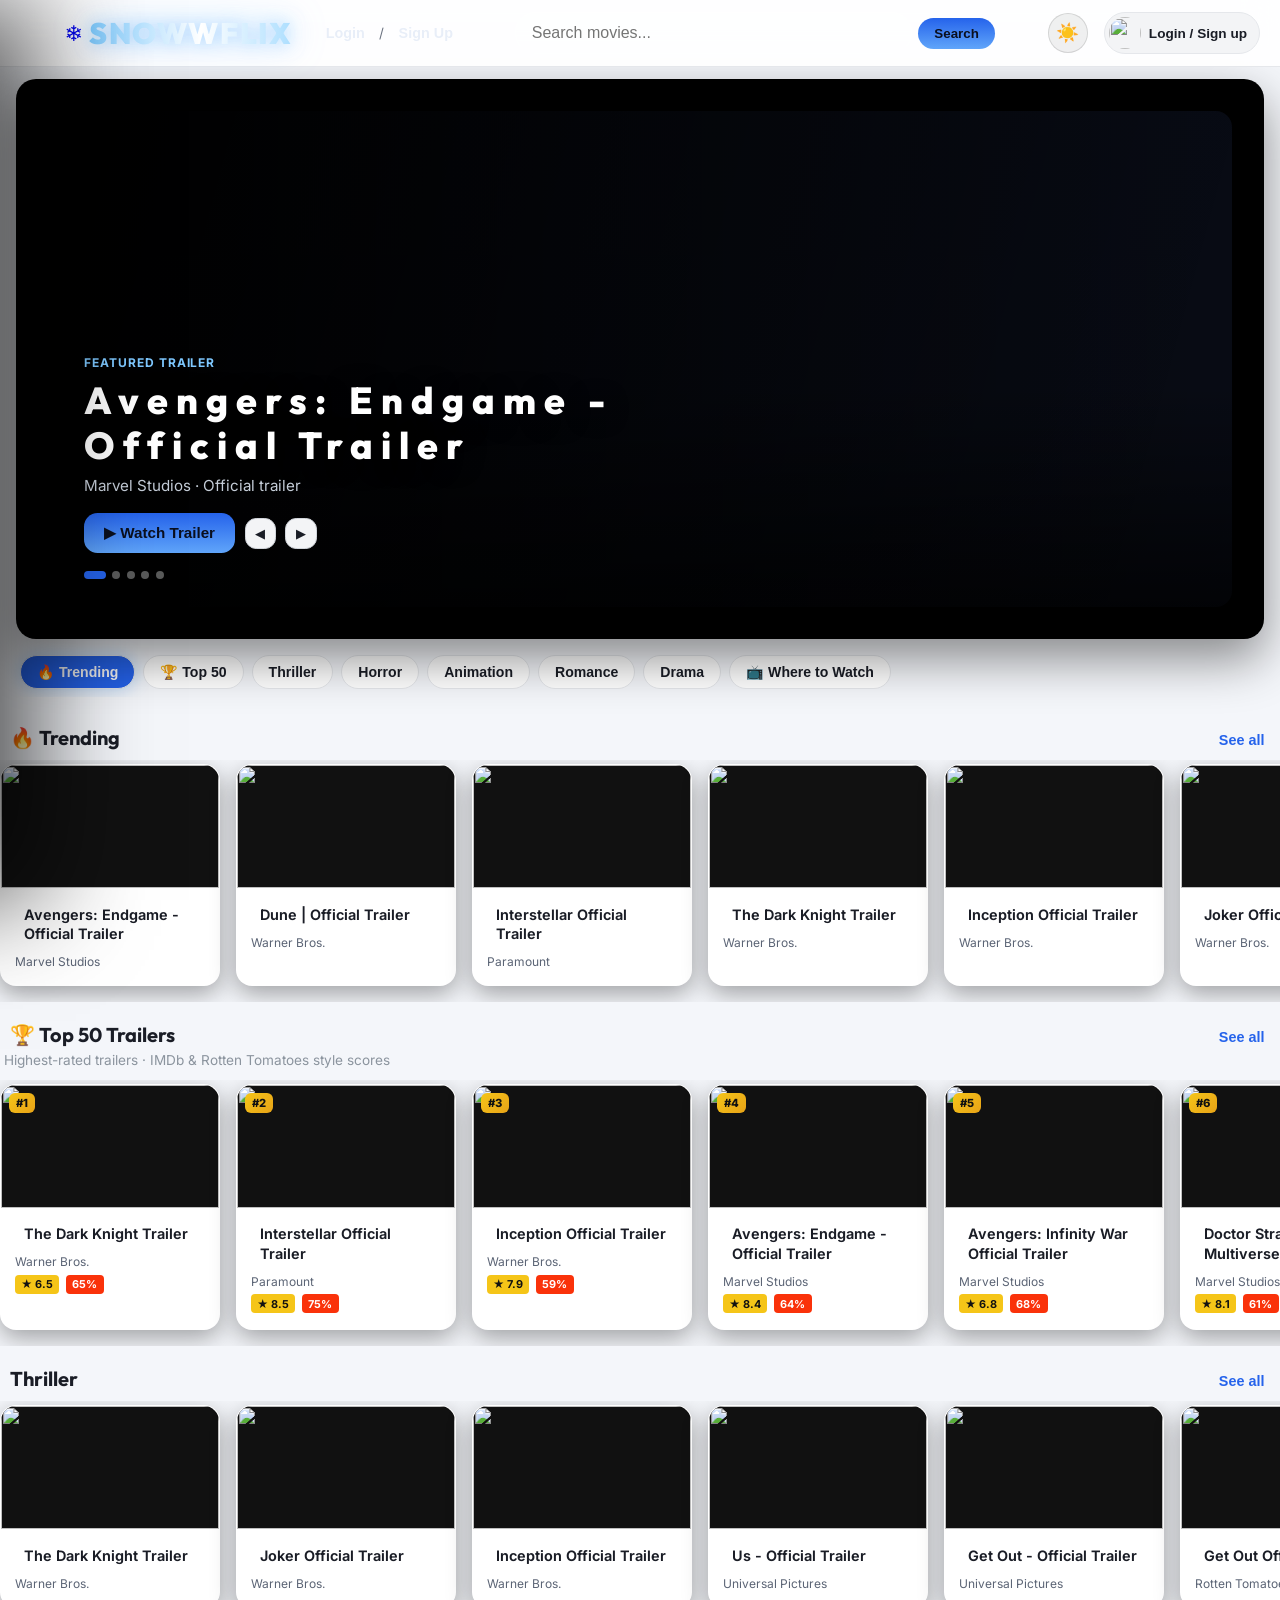
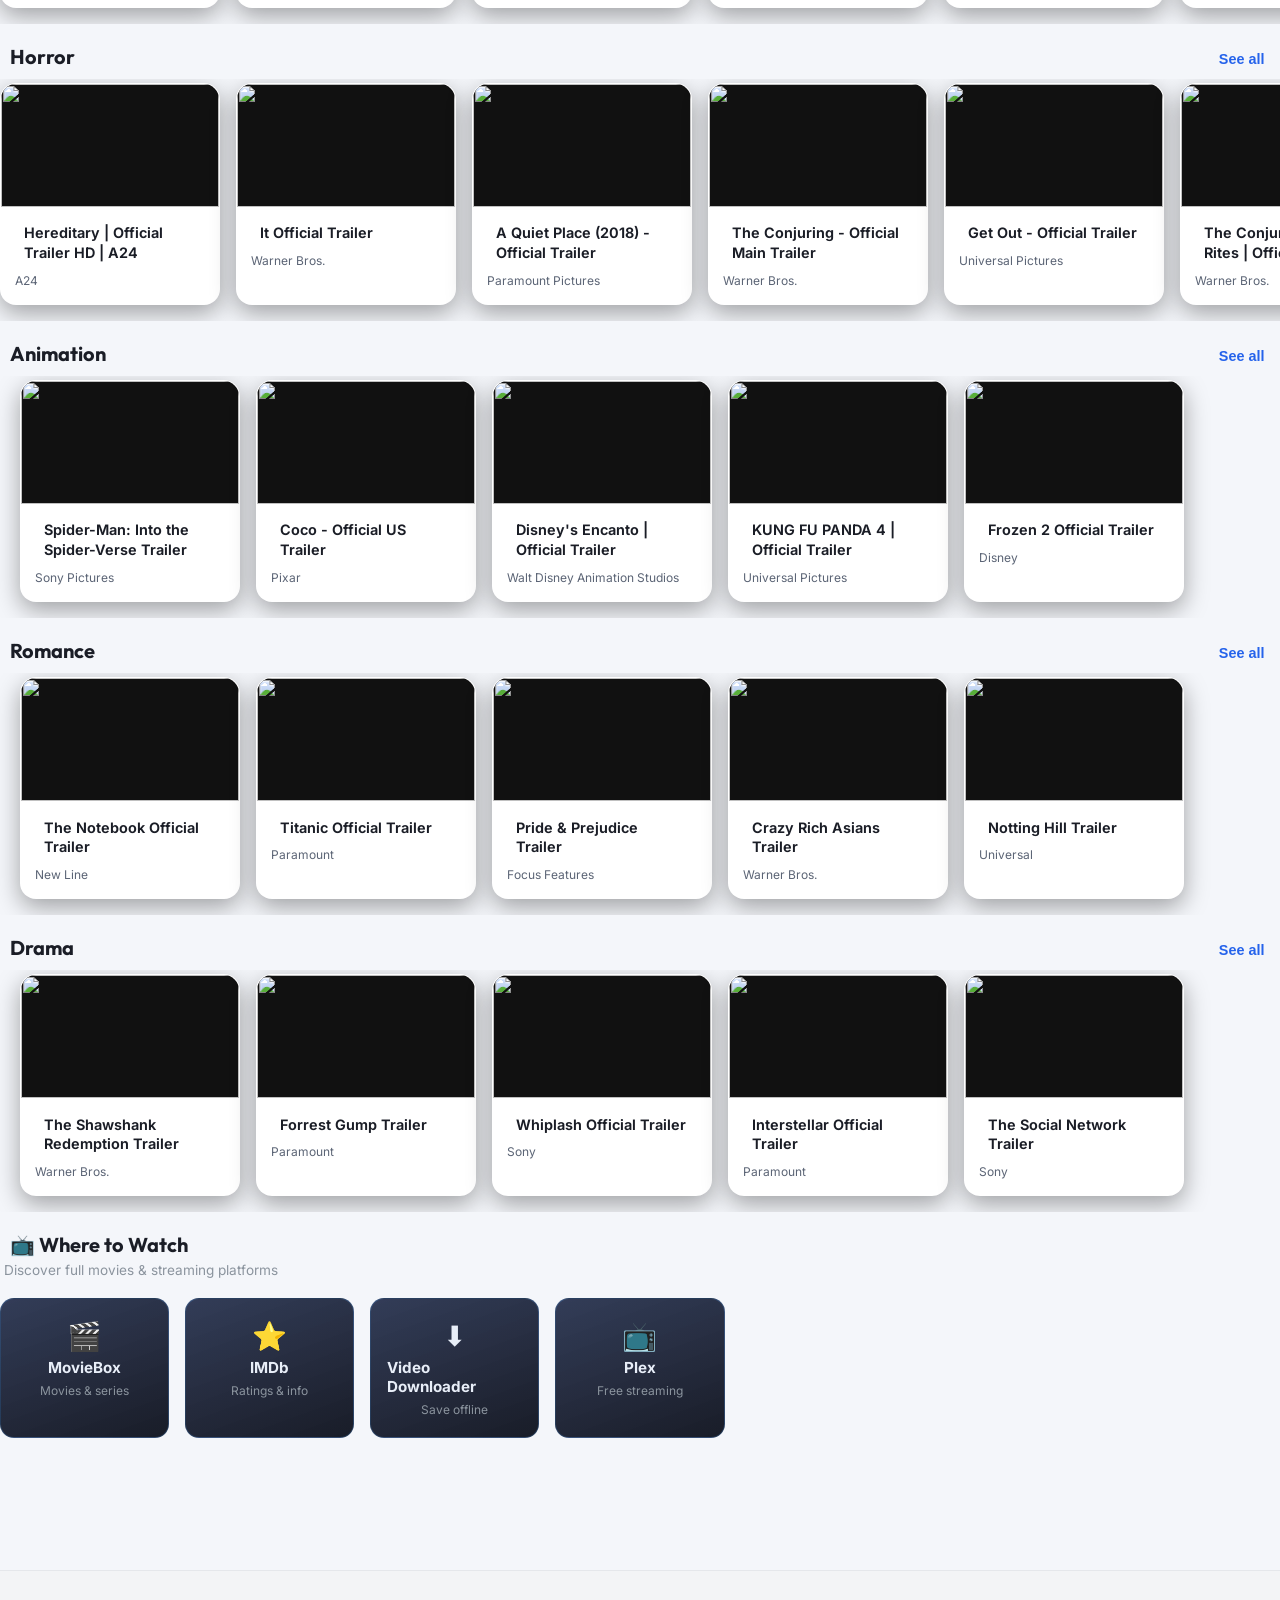
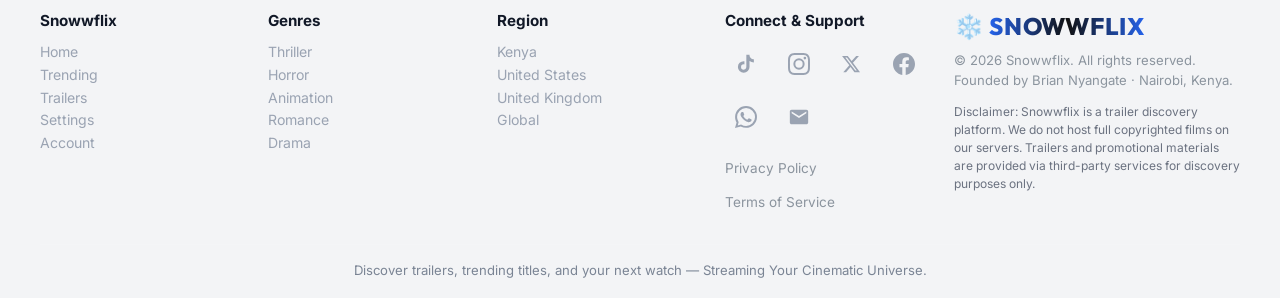
==== commit 189ff659: "Fix search: new YouTube API key + Piped fallback" ====
--- a/FRONTEND/index.html
+++ b/FRONTEND/index.html
@@ -56,13 +56,19 @@
 
 </div>
 <header class="navbar">
-  <!-- Left: Logo (home link) + menu -->
+  <!-- Left: theme (phone) + logo + hamburger below title on mobile -->
   <div class="nav-left">
-    <button id="menu-toggle" class="menu-btn" aria-label="Menu">☰</button>
-    <a href="#top" class="logo logo-link" id="logo-home" title="Snowwflix Home">
-      <span class="logo-emoji">❄️</span>
-      <span class="logo-art">SNOWWFLIX</span>
-    </a>
+    <button type="button" class="theme-toggle theme-toggle-mobile" id="theme-toggle" title="Toggle dark / light mode" aria-label="Toggle dark mode">
+      <span class="theme-icon theme-icon-moon" aria-hidden="true">🌙</span>
+      <span class="theme-icon theme-icon-sun" aria-hidden="true">☀️</span>
+    </button>
+    <div class="nav-brand-col">
+      <a href="#top" class="logo logo-link" id="logo-home" title="Snowwflix Home">
+        <span class="logo-emoji">❄️</span>
+        <span class="logo-art">SNOWWFLIX</span>
+      </a>
+      <button id="menu-toggle" class="menu-btn" aria-label="Menu" title="Menu">☰</button>
+    </div>
     <!-- Auth-aware Login / Sign Up (shown when logged out) -->
     <div class="nav-auth-links" id="nav-auth-links">
       <button type="button" id="nav-login-btn" class="nav-auth-btn">Login</button>
@@ -72,6 +78,7 @@
   </div>
 
   <div id="side-menu" class="side-menu">
+    <button type="button" id="side-menu-close" class="side-menu-close" aria-label="Close menu">✕</button>
     <div class="menu-profile">
       <img id="menu-avatar" src="https://placehold.co/60x60" alt="Profile">
       <h4 id="menu-display-name" data-i18n="guest">Guest</h4>
@@ -96,15 +103,15 @@
     <button type="button" id="top-search-btn" class="primary-btn top-search-btn" data-i18n="search">Search</button>
   </div>
 
-  <!-- Right: dark mode + profile -->
+  <!-- Right: profile (Login / Sign up full label when guest) -->
   <div class="top-icons nav-right">
-    <button type="button" class="theme-toggle" id="theme-toggle" title="Toggle dark / light mode" aria-label="Toggle dark mode">
+    <button type="button" class="theme-toggle theme-toggle-desktop" id="theme-toggle-desktop" title="Toggle dark / light mode" aria-label="Toggle dark mode">
       <span class="theme-icon theme-icon-moon" aria-hidden="true">🌙</span>
       <span class="theme-icon theme-icon-sun" aria-hidden="true">☀️</span>
     </button>
     <button type="button" class="profile-chip" id="profile-chip" title="Account">
       <img id="nav-avatar" src="https://placehold.co/40x40/333/ffffff?text=?" alt="" />
-      <span id="nav-username" class="nav-username">Login</span>
+      <span id="nav-username" class="nav-username">Login / Sign up</span>
     </button>
   </div>
 </header>
@@ -452,13 +459,13 @@
 <!-- Toast notifications -->
 <div id="toast-wrap" style="position:fixed;right:1rem;bottom:1rem;z-index:1000"></div>
 
-<!-- Guest login nudge (shows after ~1 min if not signed in) -->
+<!-- Guest login nudge (every ~1 min until signed in) -->
 <div id="login-nudge" class="login-nudge hidden" role="dialog" aria-label="Sign up prompt">
   <button type="button" class="login-nudge-close" id="login-nudge-close" aria-label="Dismiss">✕</button>
   <div class="login-nudge-icon">❄️</div>
   <div class="login-nudge-body">
-    <strong>Enjoying Snowwflix?</strong>
-    <p>Sign up free to save favourites, sync history, and unlock more trailers.</p>
+    <strong>Log in to unlock more</strong>
+    <p>Login or sign up free to <strong>save</strong> trailers, <strong>like</strong> them, and <strong>download</strong> videos. Takes under a minute.</p>
     <div class="login-nudge-actions">
       <button type="button" class="primary-btn" id="login-nudge-signup">Sign up free</button>
       <button type="button" class="ghost-btn" id="login-nudge-login">Login</button>
--- a/FRONTEND/style.css
+++ b/FRONTEND/style.css
@@ -265,8 +265,9 @@
  }
 
 
- .primary-btn,
- .ghost-btn{
+ /* Do NOT force navbar search / icon buttons to full width */
+ .primary-btn:not(.top-search-btn):not(.sf-pbtn):not(.menu-btn):not(.theme-toggle):not(.profile-chip),
+ .ghost-btn:not(.sf-pbtn){
     width:100%;
  }
 
@@ -338,9 +339,29 @@
     font-size: 22px;
   }
 
-  button {
+  /* Never force every button to 100% — that collapsed the search input */
+  button:not(.top-search-btn):not(.sf-pbtn):not(.menu-btn):not(.theme-toggle):not(.profile-chip):not(.cat-chip):not(.nav-auth-btn):not(.close-x):not(.login-nudge-close) {
     width: 100%;
     margin-top: 8px;
+  }
+  .login-nudge-close {
+    width: 44px !important;
+    height: 44px !important;
+    margin-top: 0 !important;
+  }
+
+  /* Explicit: search row stays input + compact button side by side */
+  .nav-search,
+  .nav-search button,
+  .top-search-btn {
+    width: auto !important;
+    margin-top: 0 !important;
+  }
+  .top-search-input {
+    width: 100% !important;
+    display: block !important;
+    visibility: visible !important;
+    opacity: 1 !important;
   }
 
 }
@@ -379,29 +400,7 @@
 
 
 .top-btn{
-
-position:fixed;
-right:20px;
-bottom:20px;
-
-width:45px;
-height:45px;
-
-border-radius:50%;
-border:none;
-
-background:var(--primary);
-color:#000;
-
-font-size:25px;
-font-weight:bold;
-
-cursor:pointer;
-
-display:none;
-
-z-index:500;
-
+  display: none !important; /* removed — was too large on phones */
 }
 
 
@@ -1484,7 +1483,7 @@
 }
 
 @media (max-width: 520px) {
-  .nav-username { display: none; }
+  .nav-username { display: inline !important; max-width: 100px; font-size: 0.75rem; }
 }
 
 /* Hero luxury */
@@ -1770,10 +1769,24 @@
   gap: 0.5rem;
   max-width: 480px;
   margin: 0 auto;
+  min-width: 0;
+  width: 100%;
+  box-sizing: border-box;
+}
+.top-search-wrap {
+  position: relative;
+  flex: 1 1 auto;
+  min-width: 0;
+  width: 100%;
+  display: flex;
+  align-items: center;
 }
 .top-search-input {
-  flex: 1;
+  flex: 1 1 auto;
   min-width: 0;
+  width: 100%;
+  max-width: 100%;
+  box-sizing: border-box;
   padding: 0.55rem 0.9rem;
   border-radius: 999px;
   border: 1px solid rgba(255,255,255,0.12);
@@ -1781,6 +1794,16 @@
   color: #fff;
   font-size: 0.92rem;
   outline: none;
+  /* Prevent browser default search field chrome from breaking the pill */
+  -webkit-appearance: none;
+  appearance: none;
+}
+.top-search-input::-webkit-search-decoration,
+.top-search-input::-webkit-search-cancel-button,
+.top-search-input::-webkit-search-results-button,
+.top-search-input::-webkit-search-results-decoration {
+  display: none;
+  -webkit-appearance: none;
 }
 .top-search-input:focus {
   border-color: var(--primary);
@@ -1793,8 +1816,34 @@
 }
 
 @media (max-width: 720px) {
-  .nav-search { max-width: none; }
-  .top-search-btn { display: none; }
+  .nav-search {
+    max-width: none !important;
+    width: 100% !important;
+    gap: 0.4rem;
+    min-width: 0;
+    box-sizing: border-box;
+  }
+  .top-search-wrap {
+    flex: 1 1 auto;
+    min-width: 0;
+    width: auto;
+  }
+  .top-search-input {
+    width: 100% !important;
+    max-width: 100% !important;
+    min-width: 0 !important;
+    box-sizing: border-box;
+  }
+  /* Keep Search visible on mobile — users need a clear way to submit */
+  .top-search-btn {
+    display: inline-flex !important;
+    align-items: center;
+    justify-content: center;
+    padding: 0.45rem 0.75rem !important;
+    font-size: 0.85rem !important;
+    flex-shrink: 0;
+    white-space: nowrap;
+  }
 }
 
 /* Luxury hero fade */
@@ -2926,7 +2975,7 @@
   background: linear-gradient(145deg, #151c2e, #0c1220);
   border: 1px solid rgba(77, 163, 255, 0.35);
   border-radius: 16px;
-  padding: 1.1rem 1.15rem 1.15rem;
+  padding: 1.1rem 2.5rem 1.15rem 1.15rem; /* room for close button */
   box-shadow: 0 20px 50px rgba(0,0,0,0.55), 0 0 0 1px rgba(255,255,255,0.04);
   display: flex;
   gap: 0.85rem;
@@ -2962,23 +3011,67 @@
 }
 .login-nudge-close {
   position: absolute;
-  top: 0.45rem;
-  right: 0.5rem;
-  background: transparent;
-  border: 0;
-  color: #8b949e;
+  top: 0.4rem;
+  right: 0.4rem;
+  z-index: 2;
+  background: rgba(255,255,255,0.12);
+  border: 1px solid rgba(255,255,255,0.25);
+  color: #fff;
   cursor: pointer;
-  font-size: 0.95rem;
+  font-size: 1.1rem;
   line-height: 1;
-  padding: 0.25rem;
-}
-.login-nudge-close:hover { color: #fff; }
+  padding: 0;
+  width: 36px;
+  height: 36px;
+  min-width: 36px;
+  min-height: 36px;
+  border-radius: 50%;
+  display: inline-flex !important;
+  align-items: center;
+  justify-content: center;
+  visibility: visible !important;
+  opacity: 1 !important;
+  flex-shrink: 0;
+  -webkit-tap-highlight-color: transparent;
+}
+.login-nudge-close:hover,
+.login-nudge-close:active { color: #fff; background: rgba(255,255,255,0.22); }
 body.theme-light .login-nudge {
   background: linear-gradient(145deg, #fff, #f0f4fa);
   border-color: rgba(30, 80, 180, 0.25);
 }
 body.theme-light .login-nudge-body strong { color: #111; }
 body.theme-light .login-nudge-body p { color: #555; }
+body.theme-light .login-nudge-close {
+  background: rgba(0,0,0,0.08);
+  border-color: rgba(0,0,0,0.15);
+  color: #333;
+}
+
+/* Phone: keep close X large and always on top of the nudge */
+@media (max-width: 768px) {
+  .login-nudge {
+    left: 0.75rem;
+    right: 0.75rem;
+    bottom: calc(0.75rem + env(safe-area-inset-bottom, 0px));
+    width: auto;
+    max-width: none;
+    padding: 1.15rem 3rem 1.15rem 1rem;
+  }
+  .login-nudge-close {
+    top: 0.5rem;
+    right: 0.5rem;
+    width: 44px !important;
+    height: 44px !important;
+    min-width: 44px !important;
+    min-height: 44px !important;
+    font-size: 1.25rem !important;
+    background: rgba(255,255,255,0.18) !important;
+    border: 1px solid rgba(255,255,255,0.35) !important;
+    color: #fff !important;
+    box-shadow: 0 2px 10px rgba(0,0,0,0.35);
+  }
+}
 
 /* Settings → Account */
 .account-guest-card,
@@ -3272,20 +3365,32 @@
     order: 3;
     flex: 1 1 100%;
     max-width: none !important;
-    width: 100%;
+    width: 100% !important;
     margin-top: 0.25rem;
+    margin-left: 0;
+    margin-right: 0;
+    padding: 0;
+    box-sizing: border-box;
+    min-width: 0;
   }
   .top-search-wrap {
-    flex: 1;
+    flex: 1 1 auto;
+    min-width: 0;
+    width: auto;
+    max-width: 100%;
   }
   .top-search-input {
     font-size: 16px !important; /* prevent iOS zoom */
     min-height: 42px;
-    border-radius: 12px;
+    border-radius: 999px;
+    width: 100% !important;
+    max-width: 100% !important;
+    box-sizing: border-box;
   }
   .top-search-btn {
     min-height: 42px;
     padding: 0 14px;
+    flex-shrink: 0;
   }
   .category-nav {
     overflow-x: auto;
@@ -3393,10 +3498,10 @@
     display: none !important;
   }
   .nav-username {
-    display: none;
+    display: inline !important;
   }
   .profile-chip {
-    padding: 2px;
+    padding: 2px 8px 2px 2px;
   }
   .profile-chip img {
     width: 34px;
@@ -3713,6 +3818,10 @@
 }
 
 /* When chrome is faded, stage still fills everything */
+#player-surface .sf-player-top,
+#player-surface .sf-player-bottom {
+  transition: opacity 0.25s ease, height 0.25s ease, padding 0.25s ease;
+}
 #player-surface.sf-chrome-hidden .sf-player-top,
 #player-surface.sf-chrome-hidden .sf-player-bottom {
   opacity: 0 !important;
@@ -3722,6 +3831,27 @@
   overflow: hidden !important;
   padding: 0 !important;
   margin: 0 !important;
+}
+/* Phone FS: keep top action row easy to hit when chrome is visible */
+@media (max-width: 900px) {
+  #player-surface.is-fullscreen .sf-player-top,
+  #player-surface.sf-fs-fallback .sf-player-top {
+    padding: 0.55rem 0.65rem !important;
+    min-height: 52px;
+  }
+  #player-surface.is-fullscreen .sf-player-top-actions .sf-pbtn,
+  #player-surface.sf-fs-fallback .sf-player-top-actions .sf-pbtn {
+    width: 44px !important;
+    height: 44px !important;
+    min-width: 44px !important;
+    min-height: 44px !important;
+    font-size: 1.1rem !important;
+  }
+  #player-surface.is-fullscreen .sf-pbtn-close,
+  #player-surface.sf-fs-fallback .sf-pbtn-close {
+    background: rgba(220, 50, 50, 0.85) !important;
+    border-color: rgba(255,255,255,0.35) !important;
+  }
 }
 
 /* Shields: only thin edges — never cover the whole video */
@@ -3934,3 +4064,321 @@
 .row-block:not(.hidden):not(.row-filtered-out) {
   display: block !important;
 }
+
+/* ========== Mobile fullscreen + orientation ========== */
+/* When phone is landscape (or orientation locked), fill the screen cleanly */
+@media (max-width: 900px) and (orientation: landscape) {
+  .sf-player.sf-fs-fallback,
+  .sf-player.is-fullscreen,
+  .sf-player:fullscreen,
+  .sf-player:-webkit-full-screen {
+    width: 100vw !important;
+    width: 100dvw !important;
+    height: 100vh !important;
+    height: 100dvh !important;
+  }
+  .sf-player.sf-fs-fallback .sf-player-top,
+  .sf-player.is-fullscreen .sf-player-top {
+    padding-top: env(safe-area-inset-top, 0);
+  }
+  .sf-player.sf-fs-fallback .sf-player-bottom,
+  .sf-player.is-fullscreen .sf-player-bottom {
+    padding-bottom: env(safe-area-inset-bottom, 0);
+  }
+}
+
+/* Portrait phone fullscreen: still fill viewport (until OS rotates) */
+@media (max-width: 900px) and (orientation: portrait) {
+  .sf-player.sf-fs-fallback,
+  .sf-player.is-fullscreen {
+    width: 100vw !important;
+    width: 100dvw !important;
+    height: 100vh !important;
+    height: 100dvh !important;
+  }
+  /* Stage keeps 16:9 letterbox-friendly fill */
+  .sf-player.sf-fs-fallback .sf-player-stage,
+  .sf-player.is-fullscreen .sf-player-stage {
+    flex: 1 1 auto !important;
+    min-height: 0 !important;
+  }
+}
+
+/* Search bar: ensure full-bleed fit on very small phones */
+@media (max-width: 480px) {
+  .navbar {
+    padding-left: 0.5rem !important;
+    padding-right: 0.5rem !important;
+  }
+  .nav-search {
+    width: 100% !important;
+    max-width: 100% !important;
+    flex: 1 1 100% !important;
+  }
+  .top-search-input {
+    border-radius: 999px !important;
+    padding-left: 0.85rem !important;
+    padding-right: 0.85rem !important;
+  }
+  .top-search-btn {
+    padding: 0.4rem 0.65rem !important;
+    font-size: 0.8rem !important;
+  }
+}
+
+/* ========== SEARCH BAR FIX (input must always be typeable) ========== */
+.nav-search {
+  display: flex !important;
+  flex-direction: row !important;
+  align-items: center !important;
+  gap: 0.4rem !important;
+  flex-wrap: nowrap !important;
+}
+.top-search-wrap {
+  flex: 1 1 auto !important;
+  min-width: 0 !important;
+  display: block !important;
+  position: relative !important;
+}
+.top-search-input,
+input#top-search.top-search-input {
+  display: block !important;
+  visibility: visible !important;
+  opacity: 1 !important;
+  width: 100% !important;
+  min-width: 0 !important;
+  max-width: 100% !important;
+  min-height: 42px !important;
+  height: auto !important;
+  box-sizing: border-box !important;
+  border-radius: 999px !important;
+  border: 1px solid rgba(255,255,255,0.14) !important;
+  background: rgba(255,255,255,0.08) !important;
+  color: #fff !important;
+  padding: 0.55rem 1rem !important;
+  font-size: 16px !important;
+  -webkit-appearance: none !important;
+  appearance: none !important;
+}
+.top-search-btn,
+button#top-search-btn.top-search-btn {
+  flex: 0 0 auto !important;
+  width: auto !important;
+  max-width: none !important;
+  min-width: 4.5rem !important;
+  margin: 0 !important;
+  white-space: nowrap !important;
+  border-radius: 999px !important;
+}
+
+@media (max-width: 768px) {
+  .nav-search {
+    order: 3 !important;
+    flex: 1 1 100% !important;
+    width: 100% !important;
+    max-width: 100% !important;
+    margin-top: 0.35rem !important;
+  }
+  .top-search-wrap {
+    flex: 1 1 auto !important;
+    min-width: 8rem !important;
+  }
+  .top-search-btn {
+    flex: 0 0 auto !important;
+    width: auto !important;
+    padding: 0.5rem 0.85rem !important;
+  }
+}
+
+/* ========== Force landscape on phone when OS blocks orientation.lock ========== */
+html.sf-force-landscape,
+html.sf-force-landscape body {
+  overflow: hidden !important;
+}
+/* Rotate the player 90° so video plays landscape while phone stays portrait */
+.sf-player.sf-force-landscape.sf-fs-fallback,
+.sf-player.sf-force-landscape.is-fullscreen,
+.sf-player-modal.sf-force-landscape .sf-player.sf-fs-fallback,
+.sf-player-modal.sf-force-landscape .sf-player.is-fullscreen {
+  position: fixed !important;
+  top: 50% !important;
+  left: 50% !important;
+  width: 100dvh !important;
+  height: 100dvw !important;
+  max-width: none !important;
+  max-height: none !important;
+  transform: translate(-50%, -50%) rotate(90deg) !important;
+  transform-origin: center center !important;
+  z-index: 100000 !important;
+  inset: auto !important;
+}
+.sf-player-modal.sf-force-landscape {
+  position: fixed !important;
+  inset: 0 !important;
+  width: 100vw !important;
+  height: 100vh !important;
+  overflow: hidden !important;
+  background: #000 !important;
+}
+/* When device is already landscape, don't apply the CSS rotate */
+@media (orientation: landscape) {
+  .sf-player.sf-force-landscape.sf-fs-fallback,
+  .sf-player.sf-force-landscape.is-fullscreen,
+  .sf-player-modal.sf-force-landscape .sf-player.sf-fs-fallback,
+  .sf-player-modal.sf-force-landscape .sf-player.is-fullscreen {
+    transform: none !important;
+    top: 0 !important;
+    left: 0 !important;
+    width: 100dvw !important;
+    height: 100dvh !important;
+    inset: 0 !important;
+  }
+}
+
+/* ========== Nav layout v3: logo glow, hamburger below title, theme left on phone ========== */
+.top-btn { display: none !important; }
+
+.nav-brand-col {
+  display: flex;
+  flex-direction: column;
+  align-items: flex-start;
+  gap: 0.15rem;
+  min-width: 0;
+}
+.nav-brand-col .menu-btn {
+  margin-left: 0.15rem;
+  align-self: flex-start;
+}
+.logo-art {
+  font-size: clamp(1.35rem, 4.5vw, 1.85rem) !important;
+  font-weight: 900 !important;
+  letter-spacing: 0.06em !important;
+  background: linear-gradient(90deg, #7ecbff, #ffffff, #9ad7ff, #ffffff, #7ecbff) !important;
+  background-size: 220% auto !important;
+  -webkit-background-clip: text !important;
+  background-clip: text !important;
+  -webkit-text-fill-color: transparent !important;
+  animation: sfLogoGlow 4s ease-in-out infinite;
+  filter: drop-shadow(0 0 8px rgba(120, 190, 255, 0.55)) drop-shadow(0 0 18px rgba(77, 163, 255, 0.35));
+}
+@keyframes sfLogoGlow {
+  0%, 100% { background-position: 0% center; filter: drop-shadow(0 0 8px rgba(120, 190, 255, 0.5)); }
+  50% { background-position: 100% center; filter: drop-shadow(0 0 14px rgba(150, 210, 255, 0.75)); }
+}
+
+.side-menu {
+  position: relative;
+}
+.side-menu-close {
+  position: absolute;
+  top: 10px;
+  right: 10px;
+  z-index: 5;
+  width: 36px;
+  height: 36px;
+  border-radius: 50%;
+  border: 1px solid rgba(255,255,255,0.2);
+  background: rgba(255,255,255,0.1);
+  color: #fff;
+  font-size: 1.1rem;
+  cursor: pointer;
+  display: inline-flex;
+  align-items: center;
+  justify-content: center;
+}
+.side-menu-close:hover { background: rgba(255,255,255,0.2); }
+
+/* Desktop: theme toggle in right cluster; mobile left uses theme-toggle-mobile */
+.theme-toggle-mobile { display: none; }
+.theme-toggle-desktop { display: inline-flex; }
+
+.nav-username {
+  display: inline !important;
+  max-width: 140px;
+}
+
+@media (max-width: 768px) {
+  .navbar {
+    display: flex;
+    flex-wrap: wrap;
+    align-items: flex-start;
+    gap: 0.35rem 0.5rem;
+  }
+  .nav-left {
+    display: flex;
+    flex-direction: row;
+    align-items: flex-start;
+    gap: 0.4rem;
+    flex: 1 1 auto;
+    min-width: 0;
+    order: 1;
+  }
+  /* Moon at left upper corner on phone */
+  .theme-toggle-mobile {
+    display: inline-flex !important;
+    order: -1;
+    width: 38px;
+    height: 38px;
+    flex-shrink: 0;
+    margin-top: 2px;
+  }
+  .theme-toggle-desktop {
+    display: none !important;
+  }
+  .nav-brand-col {
+    flex: 1 1 auto;
+    min-width: 0;
+  }
+  /* Hamburger under title, left-aligned */
+  .nav-brand-col .menu-btn {
+    display: inline-flex !important;
+    font-size: 1.45rem !important;
+    padding: 0.2rem 0.35rem !important;
+    margin-top: 0.1rem;
+  }
+  .logo-art {
+    font-size: 1.35rem !important;
+  }
+  .nav-auth-links {
+    display: none !important;
+  }
+  .nav-right {
+    order: 2;
+    margin-left: auto;
+  }
+  /* Full "Login / Sign up" label on profile chip */
+  .nav-username {
+    display: inline !important;
+    max-width: 110px;
+    font-size: 0.78rem !important;
+  }
+  .profile-chip {
+    padding: 2px 8px 2px 2px !important;
+  }
+  .nav-search {
+    order: 3;
+    flex: 1 1 100%;
+    width: 100%;
+  }
+  .side-menu {
+    position: fixed !important;
+    top: 0 !important;
+    left: 0 !important;
+    height: 100dvh !important;
+    width: min(88vw, 320px) !important;
+    border-radius: 0 12px 12px 0 !important;
+    z-index: 20000 !important;
+    padding-top: 48px !important;
+  }
+}
+
+@media (min-width: 769px) {
+  .nav-brand-col {
+    flex-direction: row;
+    align-items: center;
+    gap: 0.5rem;
+  }
+  .nav-brand-col .menu-btn {
+    order: -1;
+  }
+}
